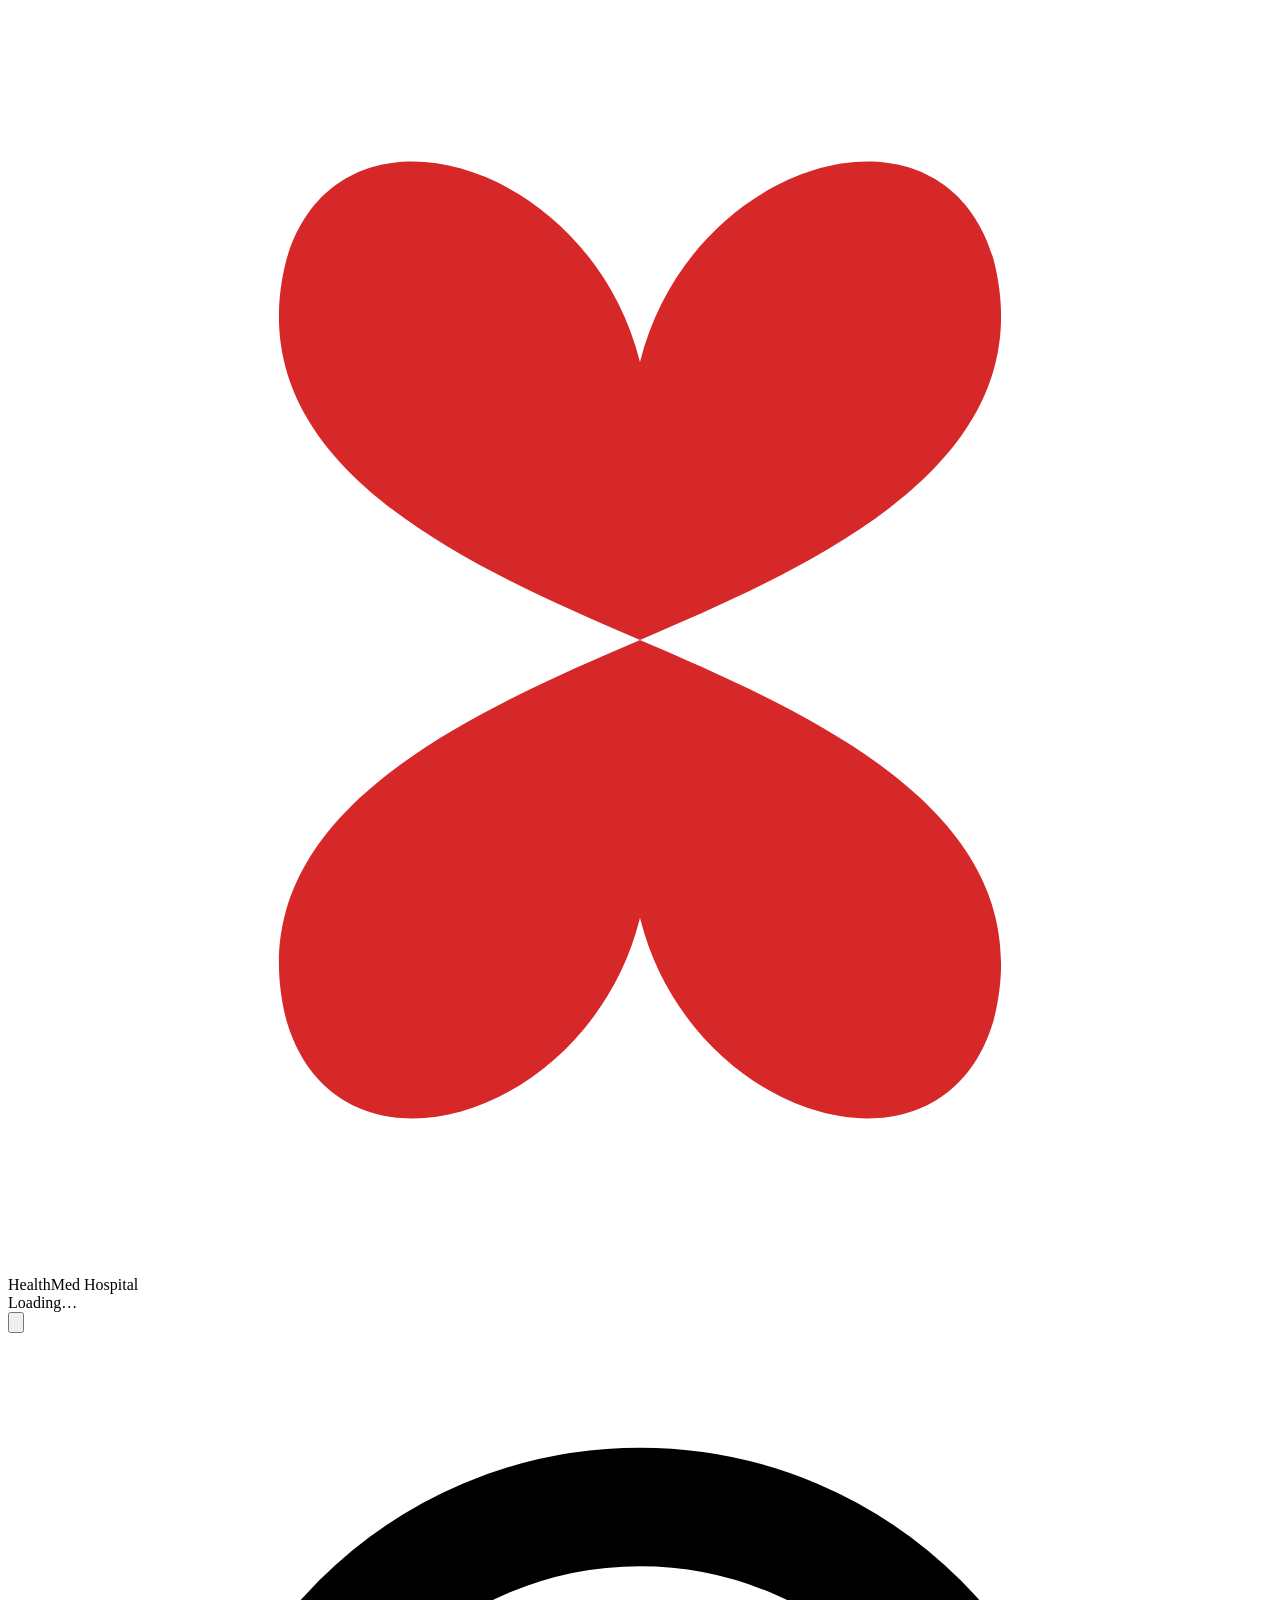
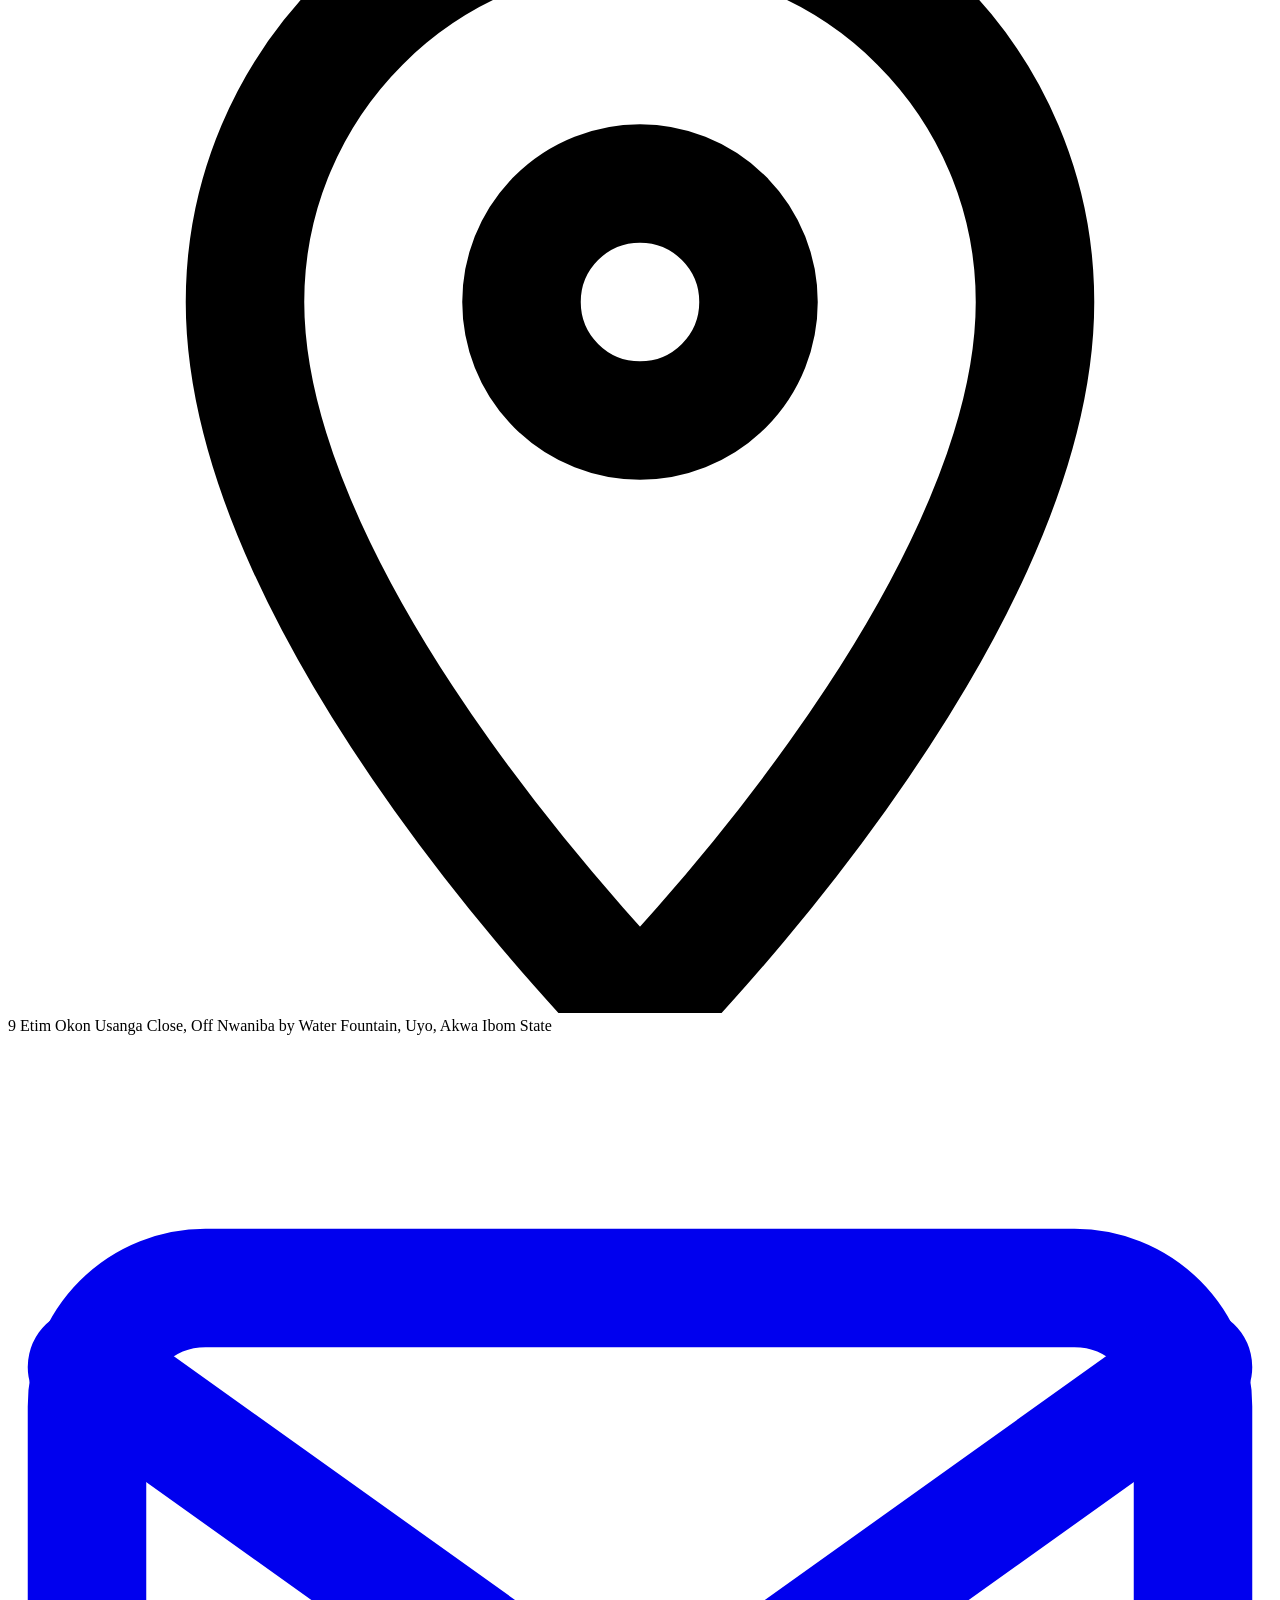
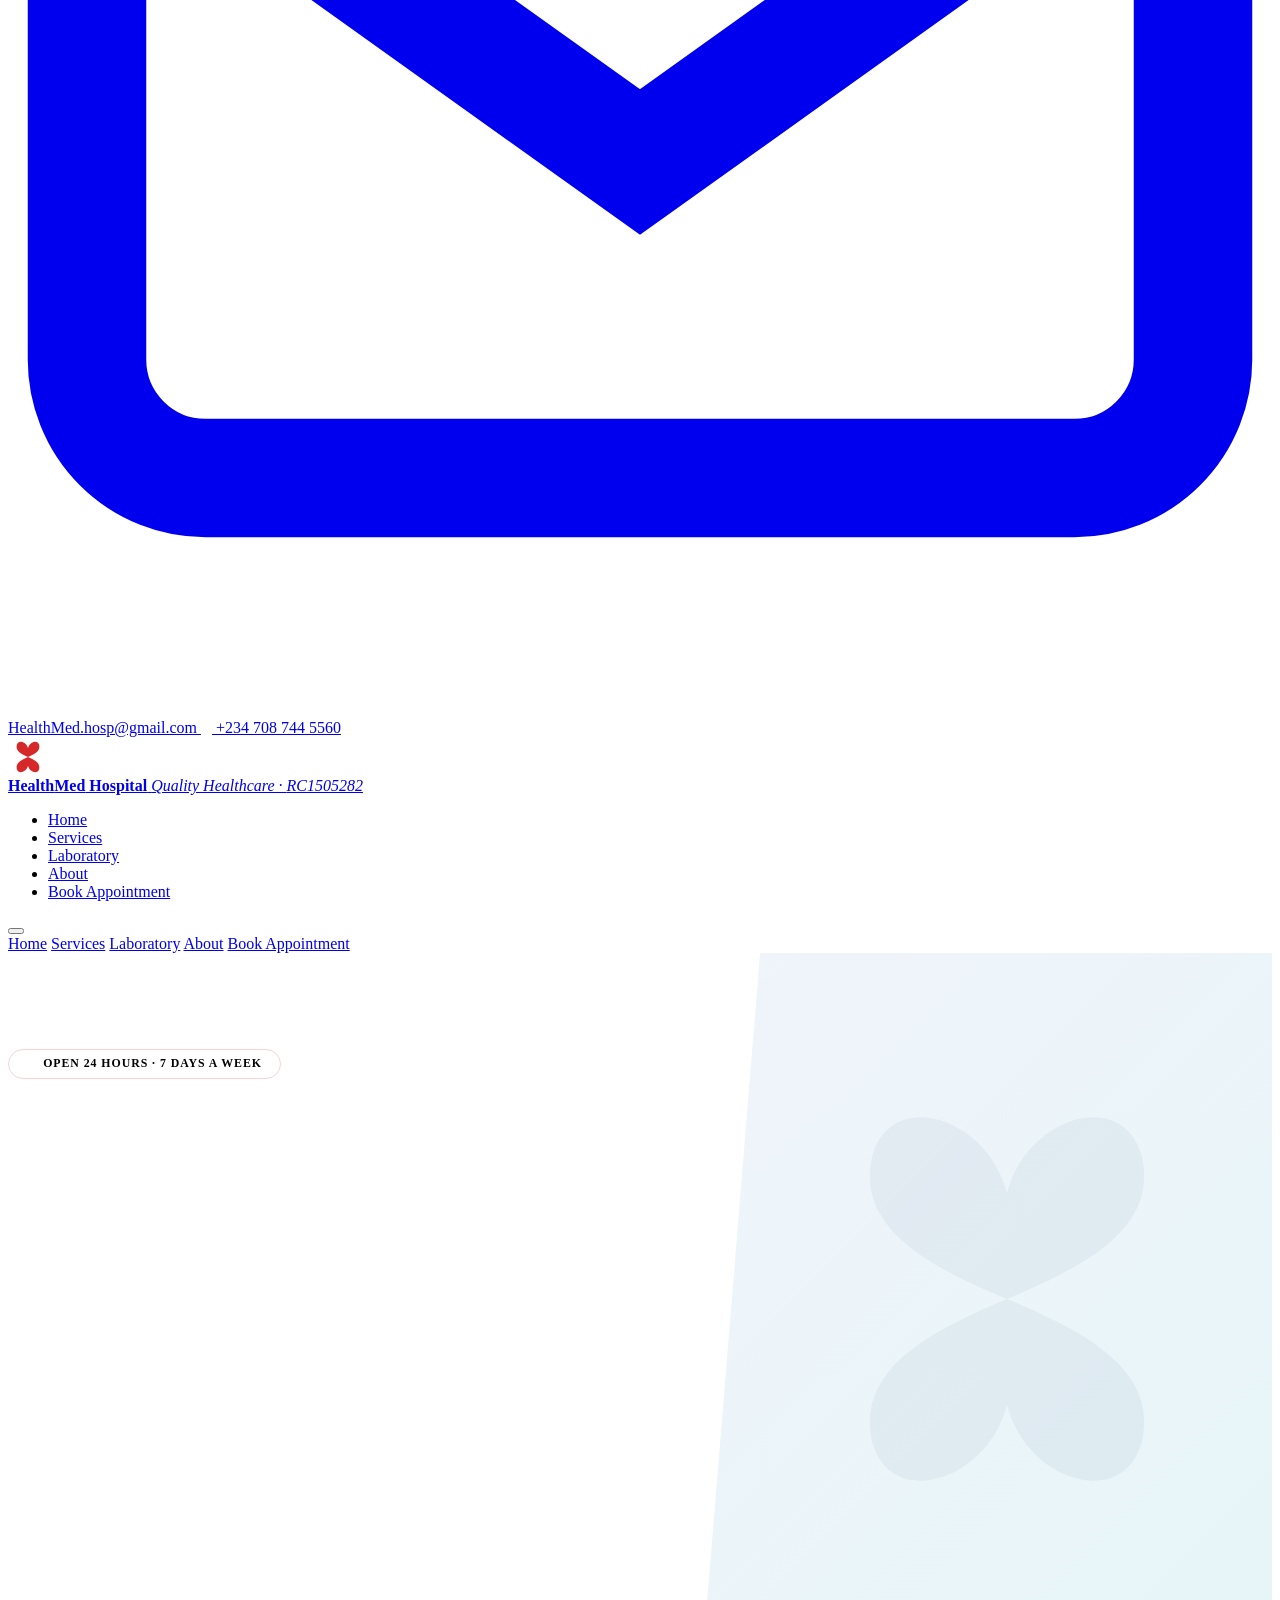
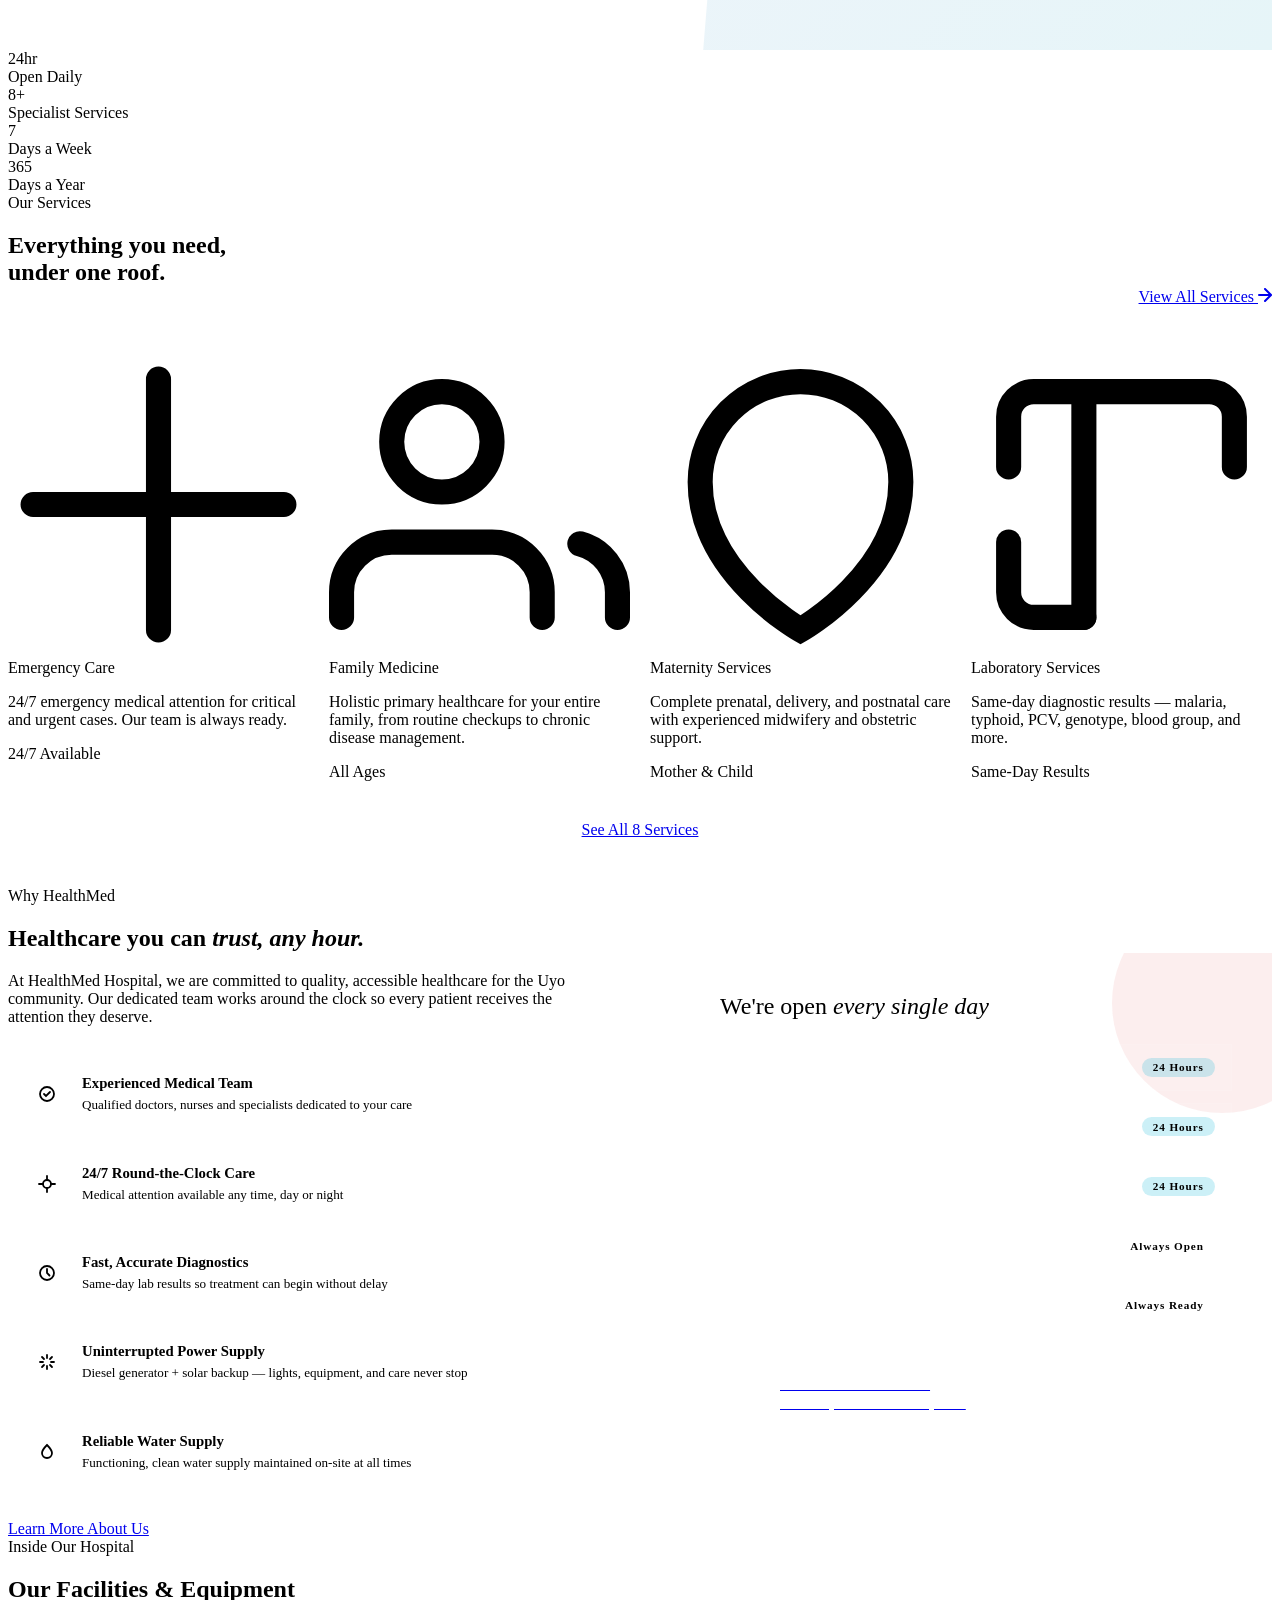
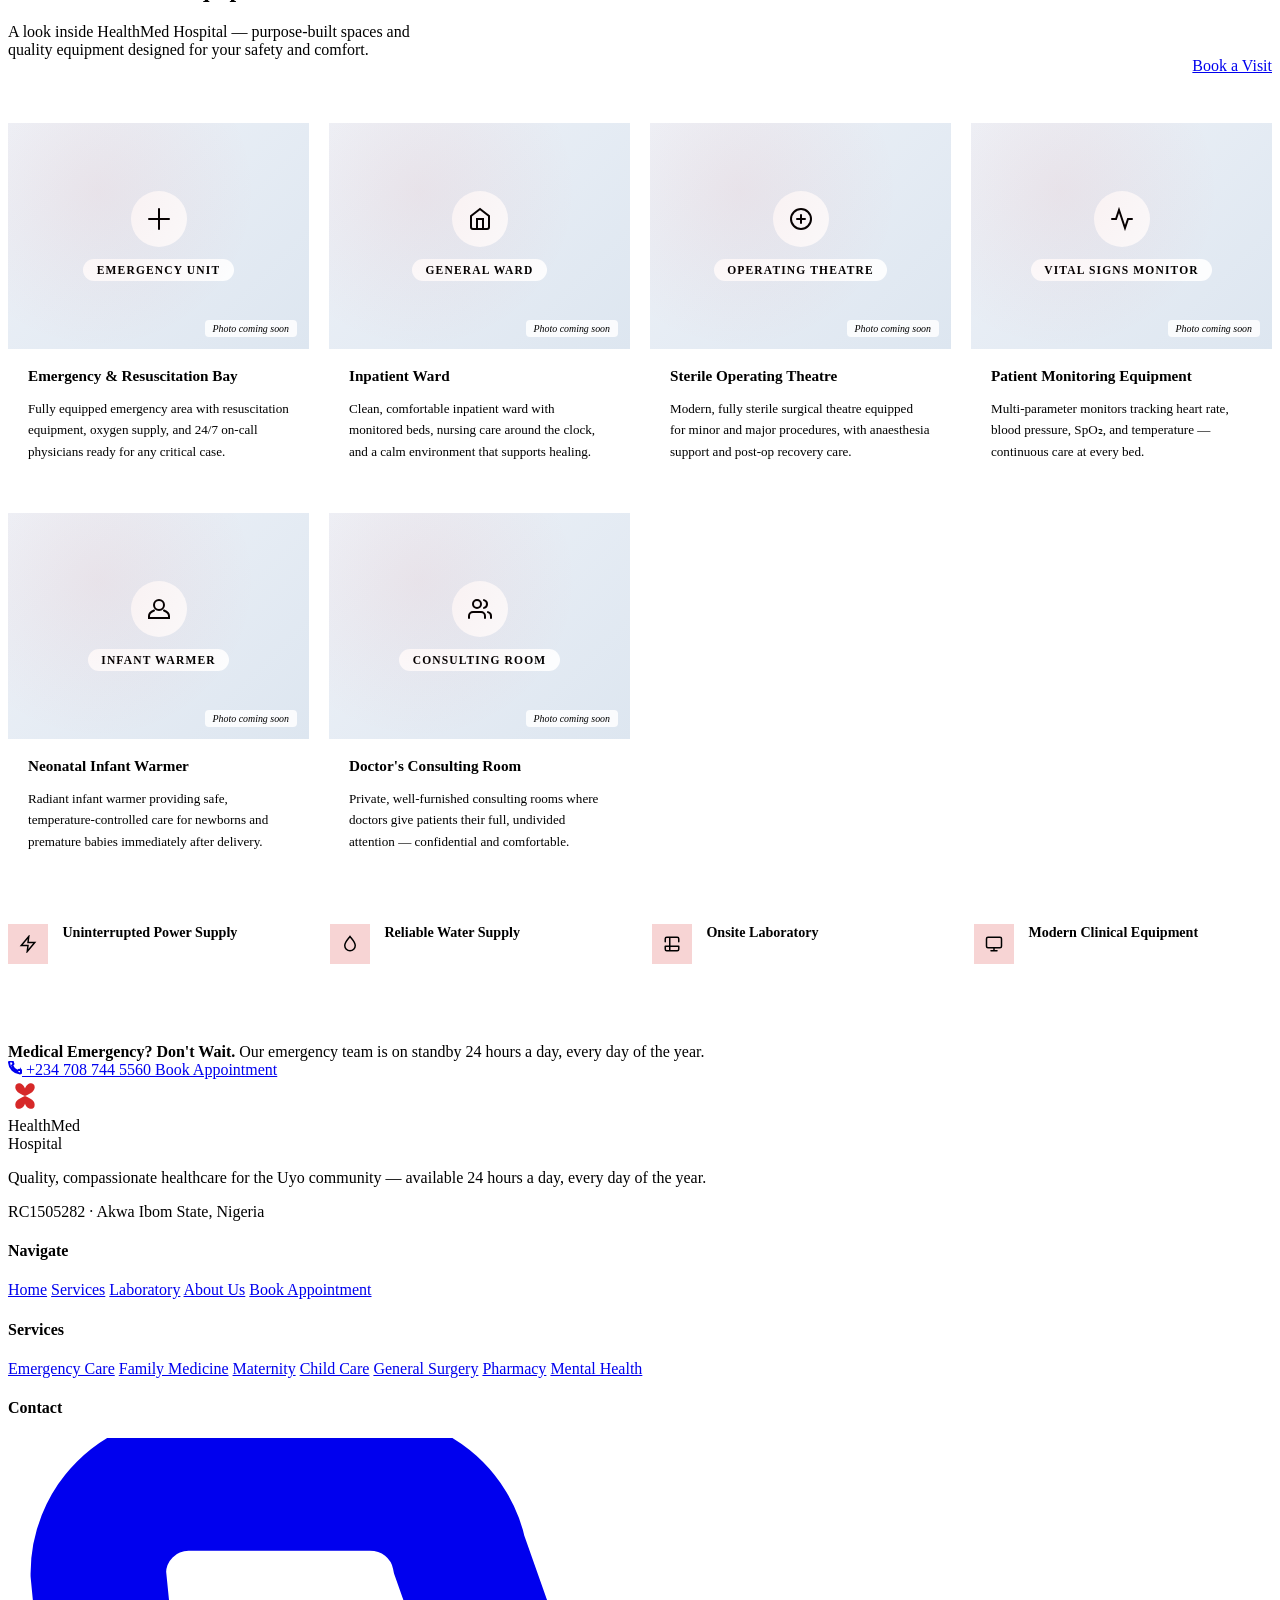
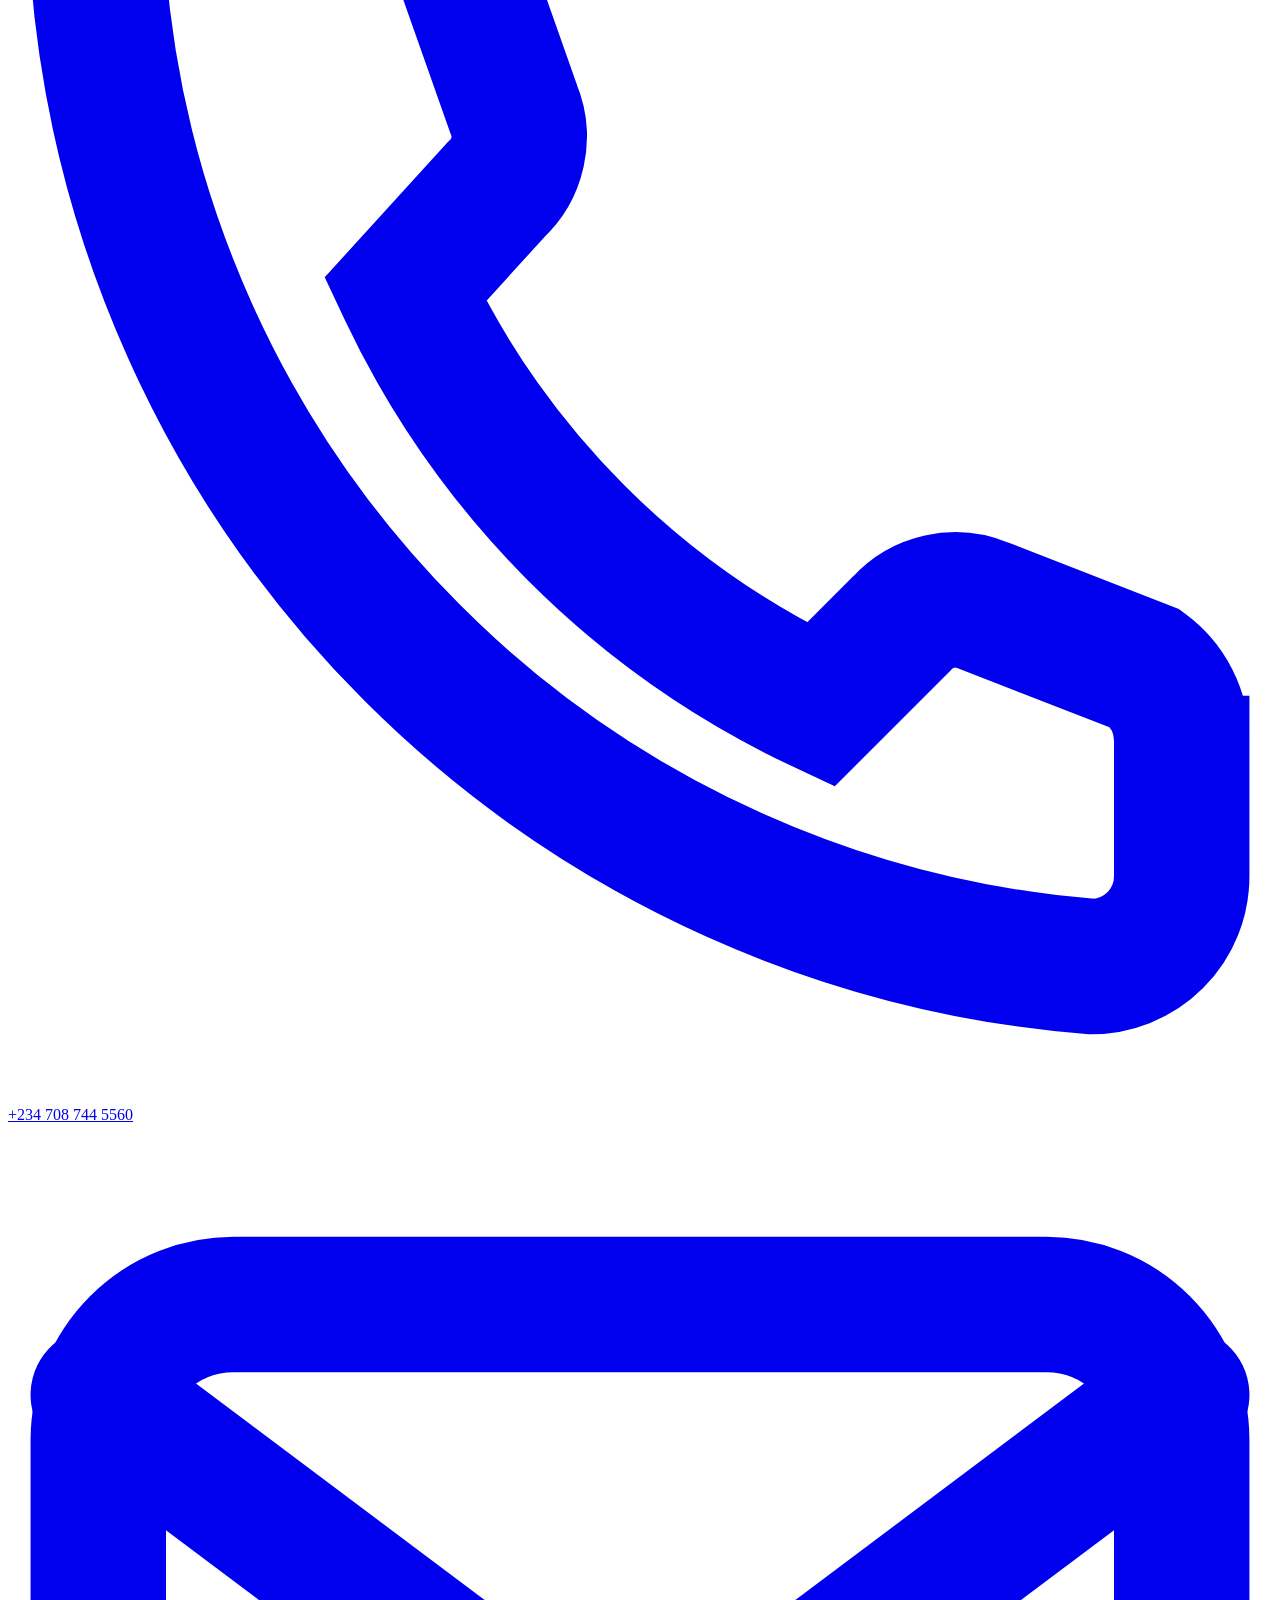
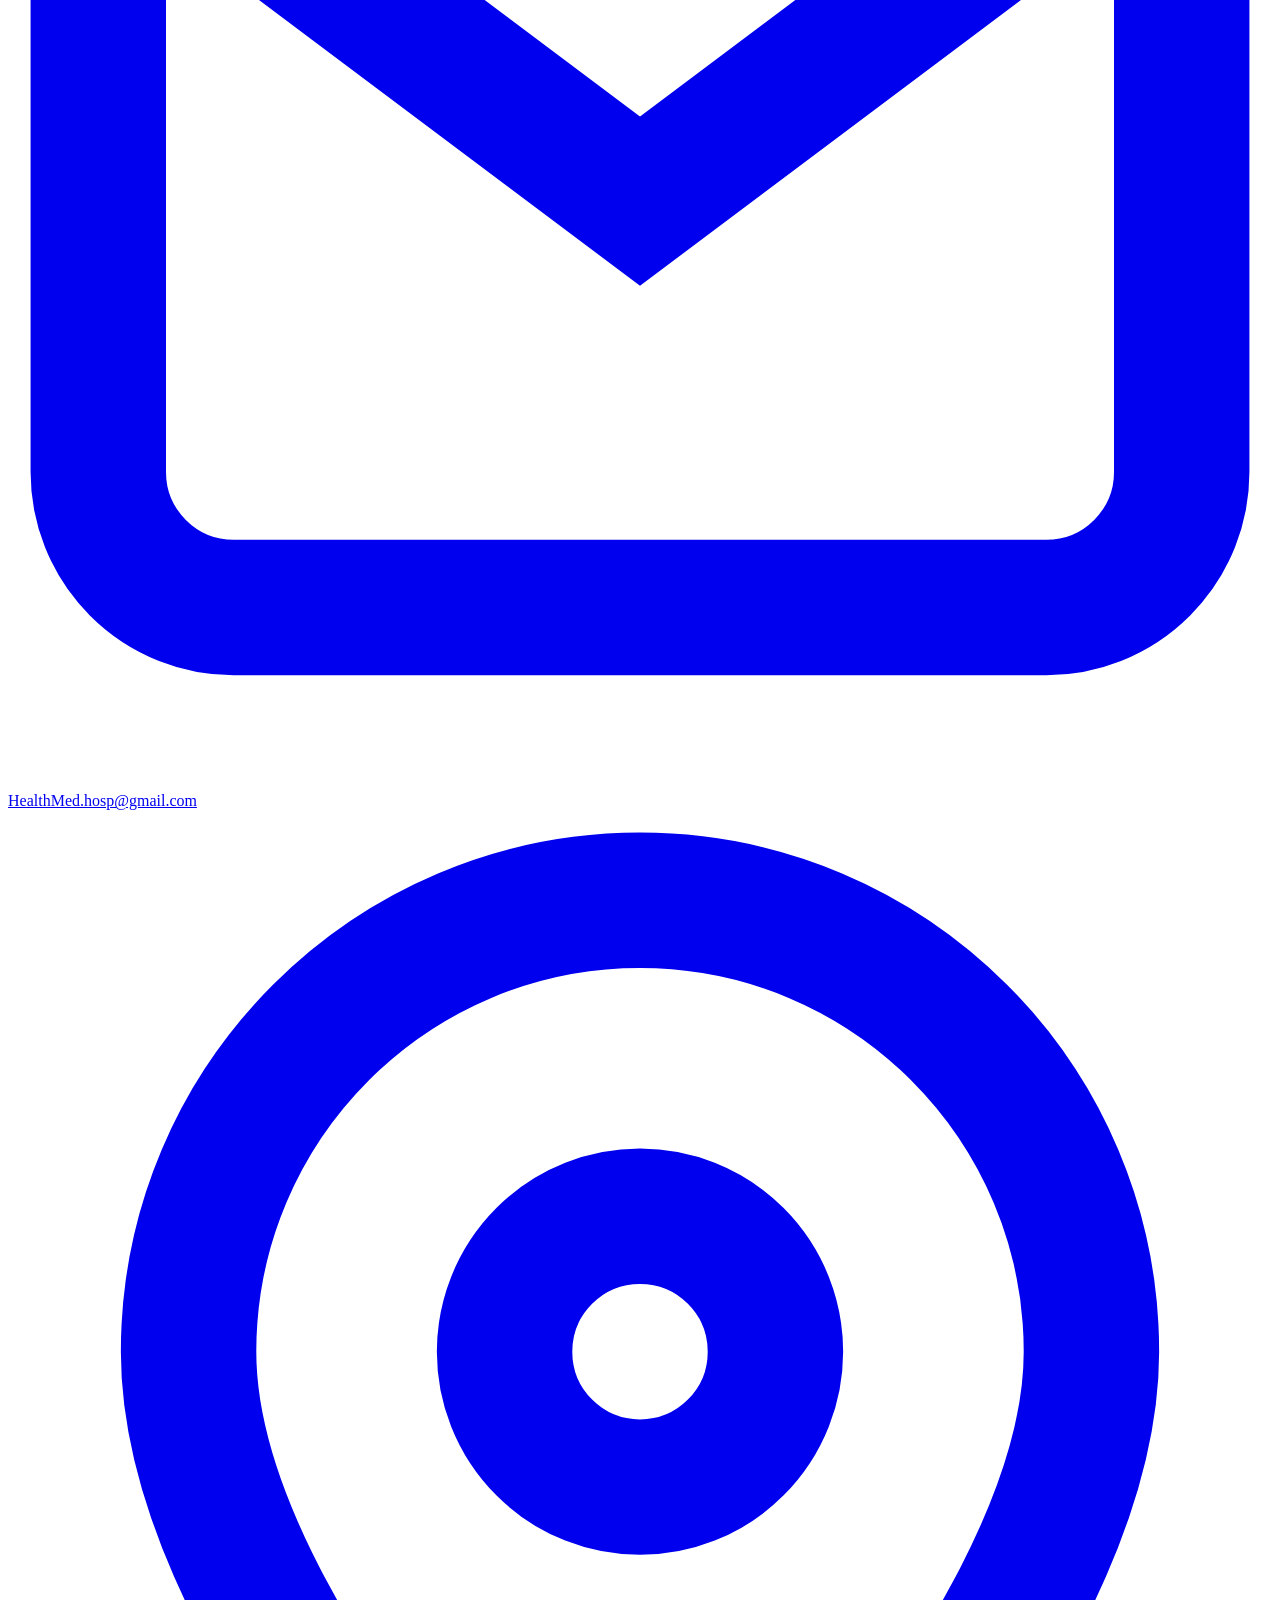
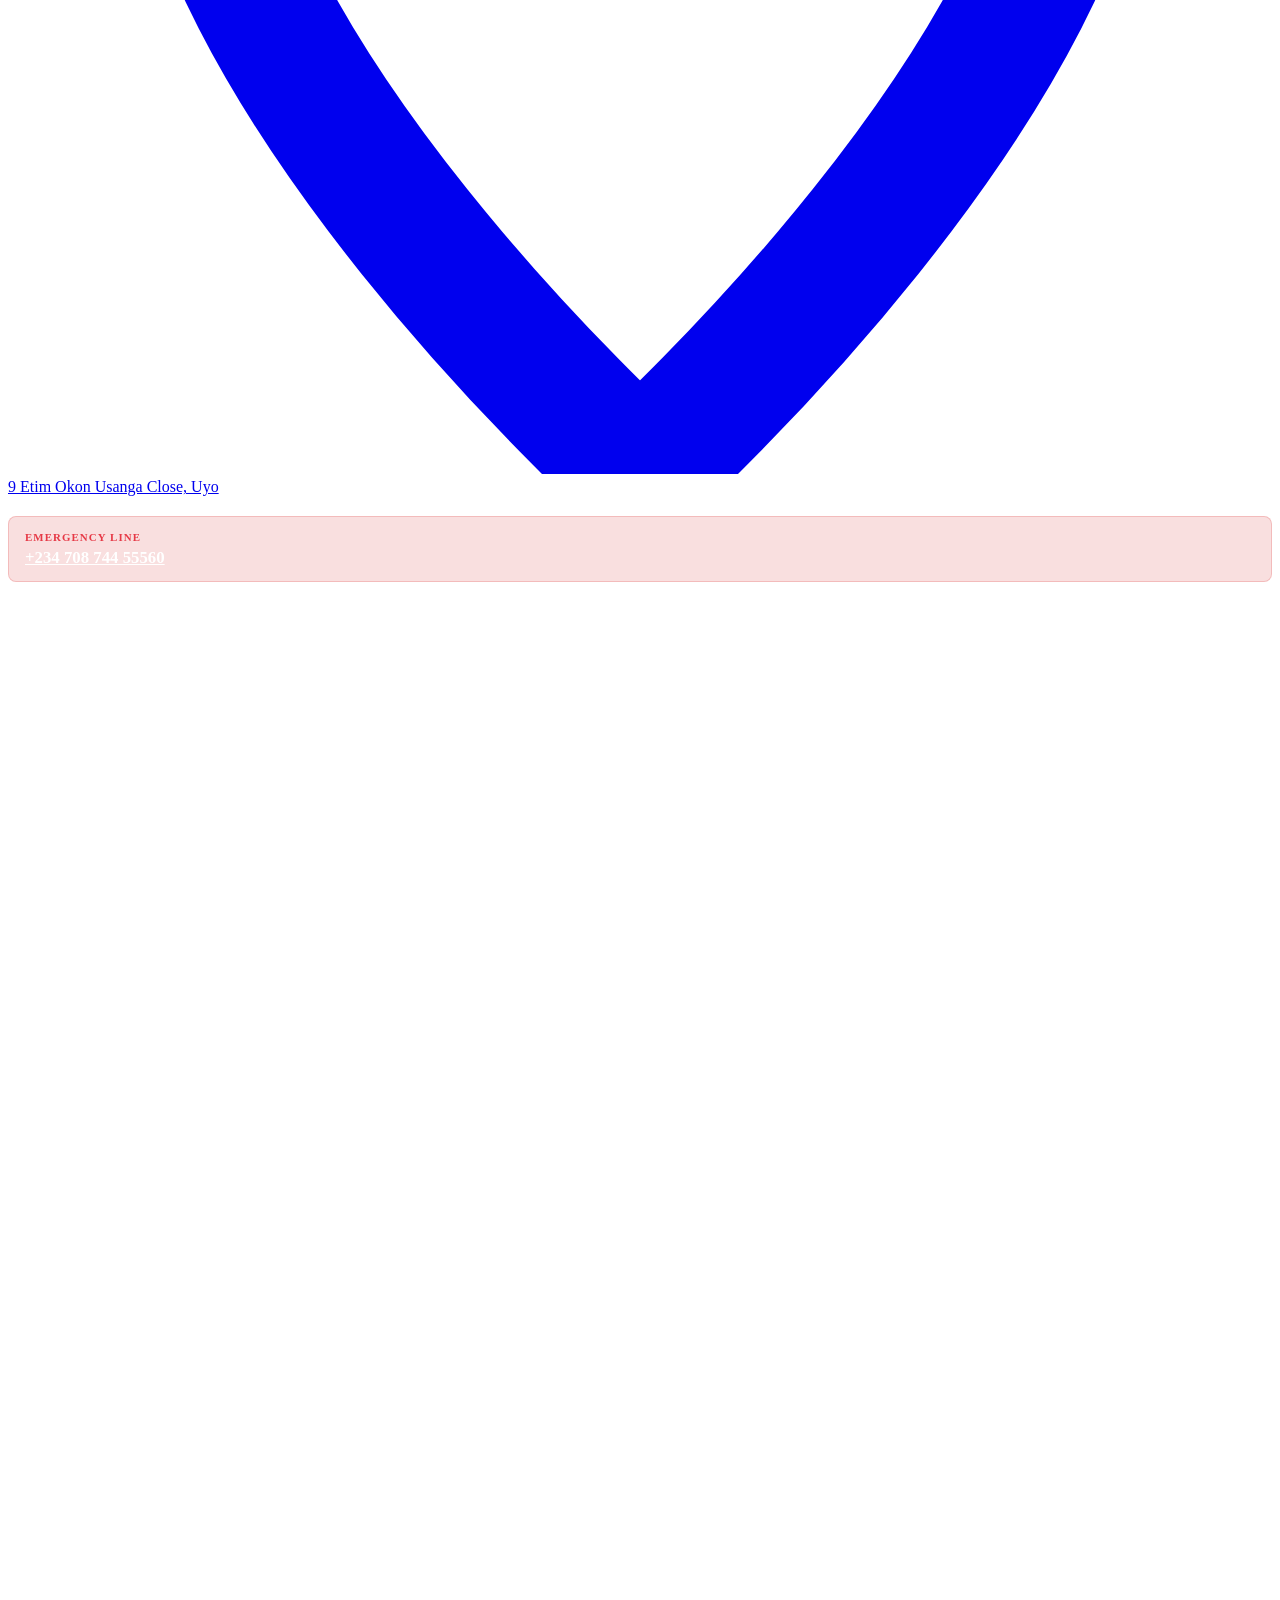
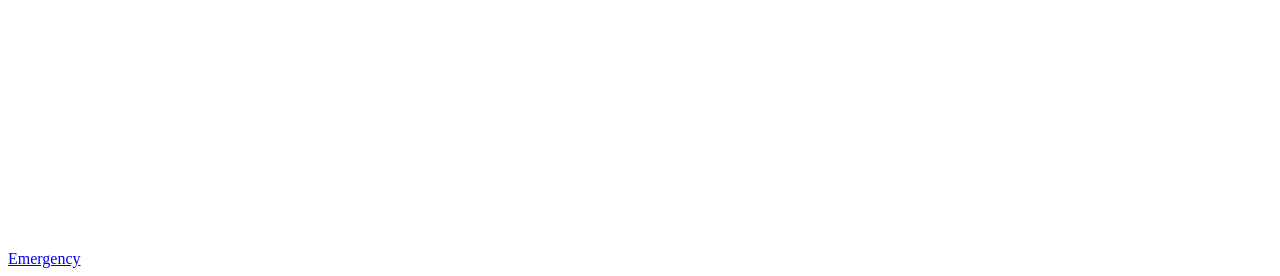
==== index.html @ 4e8901f4 "Implement facilities gallery and infrastructure strip Added facilities gallery section with detailed" ====
<!DOCTYPE html>
<html lang="en">
<head>
  <meta charset="UTF-8"/>
  <meta name="viewport" content="width=device-width, initial-scale=1.0"/>
  <title>HealthMed Hospital — Home</title>
  <meta name="description" content="HealthMed Hospital — 24-hour quality healthcare in Uyo, Akwa Ibom State. RC1505282"/>
  <link rel="preconnect" href="https://fonts.googleapis.com"/>
  <link rel="preconnect" href="https://fonts.gstatic.com" crossorigin/>
  <link href="https://fonts.googleapis.com/css2?family=DM+Serif+Display:ital@0;1&family=DM+Sans:wght@300;400;500;600;700&family=Bebas+Neue&display=swap" rel="stylesheet"/>
  <link rel="stylesheet" href="style.css"/>
  <style>
    /* ── HERO ── */
    #hero {
      min-height: calc(100dvh - var(--nav-h) - 40px);
      display: flex; align-items: center;
      position: relative; overflow: hidden;
      padding-block: clamp(3rem,8vw,6rem);
      background: var(--white);
    }
    .hero-bg-stripe {
      position:absolute; top:0; right:0; width:45%; height:100%;
      background:linear-gradient(135deg, #f0f4fb 0%, #e6f5f8 100%);
      clip-path:polygon(10% 0,100% 0,100% 100%,0% 100%);
    }
    .hero-bg-dots {
      position:absolute; top:0; right:0; width:45%; height:100%;
      opacity:0.35;
      background-image:radial-gradient(var(--red) 1px,transparent 1px);
      background-size:28px 28px;
      clip-path:polygon(10% 0,100% 0,100% 100%,0% 100%);
    }
    .hero-wm {
      position:absolute; right:2%; top:50%;
      transform:translateY(-50%);
      width:38%; max-width:480px;
      opacity:0.045; pointer-events:none; z-index:0;
    }
    .hero-wm img { width:100%; object-fit:contain; }

    .hero-inner {
      position:relative; z-index:1;
      display:grid; grid-template-columns:1fr 1fr;
      gap:4rem; align-items:center;
    }
    .hero-badge {
      display:inline-flex; align-items:center; gap:0.6rem;
      background:var(--red-light); border:1px solid rgba(214,40,40,0.2);
      border-radius:99px; padding:0.4rem 1.1rem;
      font-size:0.74rem; font-weight:700; color:var(--red);
      letter-spacing:0.08em; text-transform:uppercase; margin-bottom:1.5rem;
    }
    .hero-badge-dot {
      width:7px; height:7px; border-radius:50%;
      background:var(--red); animation:badgePulse 1.8s ease-in-out infinite;
    }
    .hero-headline .line       { display:block; overflow:hidden; }
    .hero-headline .line-inner { display:block; transform:translateY(110%); animation:slideUp 0.8s var(--ease-out) forwards; }
    .hero-headline .line:nth-child(1) .line-inner { animation-delay:0.3s; }
    .hero-headline .line:nth-child(2) .line-inner { animation-delay:0.45s; }
    .hero-headline .line:nth-child(3) .line-inner { animation-delay:0.6s; }
    .hero-headline .accent { color:var(--red); }

    .hero-sub { font-size:1.05rem; margin-top:1.5rem; max-width:48ch; line-height:1.85; opacity:0; animation:fadeUp 0.6s var(--ease-out) 0.9s forwards; }
    .hero-actions { display:flex; flex-wrap:wrap; gap:1rem; margin-top:2rem; opacity:0; animation:fadeUp 0.6s var(--ease-out) 1.05s forwards; }

    /* Right panel */
    .hero-right { display:flex; flex-direction:column; gap:1.25rem; opacity:0; animation:fadeUp 0.7s var(--ease-out) 0.8s forwards; }
    .hero-open-card {
      background:var(--navy); border-radius:var(--radius-md);
      padding:1.25rem 1.5rem; display:flex; align-items:center;
      gap:1.25rem; box-shadow:var(--shadow-md);
    }
    .hero-open-icon { width:48px; height:48px; border-radius:50%; background:var(--red); flex-shrink:0; display:flex; align-items:center; justify-content:center; }
    .hero-open-icon svg { width:22px; height:22px; }
    .hero-open-text strong { display:block; font-size:1rem; font-weight:700; color:var(--white); }
    .hero-open-text span   { font-size:0.8rem; color:rgba(255,255,255,0.6); }

    .services-preview-label { font-size:0.7rem; font-weight:700; letter-spacing:0.14em; text-transform:uppercase; color:var(--text-light); }
    .services-pills { display:flex; flex-wrap:wrap; gap:0.55rem; margin-top:0.75rem; }
    .svc-pill {
      display:inline-flex; align-items:center; gap:0.45rem;
      background:var(--white); border:1.5px solid var(--grey-2);
      border-radius:99px; padding:0.45rem 1rem;
      font-size:0.82rem; font-weight:500; color:var(--navy);
      transition:border-color 0.2s, background 0.2s, transform 0.2s;
      box-shadow:var(--shadow-sm); cursor:default;
    }
    .svc-pill:hover { border-color:var(--red); background:var(--red-light); color:var(--red); transform:translateY(-2px); }
    .svc-pill svg { width:13px; height:13px; color:var(--red); flex-shrink:0; }

    /* Hero stats */
    .hero-stats { display:flex; flex-wrap:wrap; gap:2.5rem; margin-top:4rem; padding-top:2rem; border-top:1px solid var(--grey-2); opacity:0; animation:fadeUp 0.6s var(--ease-out) 1.3s forwards; }
    .h-stat-num { font-family:var(--font-impact); font-size:2.4rem; color:var(--navy); line-height:1; }
    .h-stat-num span { color:var(--red); }
    .h-stat-lbl { font-size:0.7rem; font-weight:600; letter-spacing:0.1em; text-transform:uppercase; color:var(--text-light); margin-top:0.35rem; }

    @media (max-width:840px) {
      .hero-inner { grid-template-columns:1fr; gap:2.5rem; }
      .hero-bg-stripe,.hero-bg-dots,.hero-wm { display:none; }
    }

    /* ── WHY US (home teaser) ── */
    #why-teaser { padding-block:var(--section-pad); background:var(--off-white); }
    .why-grid { display:grid; grid-template-columns:1fr 1fr; gap:5rem; align-items:center; margin-top:3rem; }
    .feature-list { display:flex; flex-direction:column; gap:1rem; margin-top:2rem; }
    .feature-item {
      display:flex; gap:1rem; align-items:flex-start;
      padding:1.1rem 1.25rem; background:var(--white);
      border-radius:var(--radius-md); border:1px solid var(--grey-2);
      transition:border-color 0.25s, background 0.25s;
    }
    .feature-item:hover { border-color:rgba(214,40,40,0.3); background:var(--red-light); }
    .feature-icon { width:38px; height:38px; flex-shrink:0; border-radius:var(--radius-sm); background:var(--red-light); display:flex; align-items:center; justify-content:center; }
    .feature-icon svg { width:18px; height:18px; color:var(--red); }
    .feature-text strong { display:block; font-size:0.92rem; color:var(--text-dark); margin-bottom:0.2rem; }
    .feature-text span   { font-size:0.82rem; color:var(--text-light); }

    .hours-card { background:var(--navy); border-radius:var(--radius-lg); padding:2.5rem; position:relative; overflow:hidden; }
    .hours-card::before { content:''; position:absolute; top:-60px; right:-60px; width:220px; height:220px; border-radius:50%; background:rgba(214,40,40,0.08); }
    .hours-title { font-family:var(--font-display); font-size:1.5rem; color:var(--white); margin-bottom:1.5rem; position:relative; z-index:1; }
    .hours-title span { color:var(--red); font-style:italic; }
    .hours-list { display:flex; flex-direction:column; gap:0.8rem; position:relative; z-index:1; }
    .hours-item { display:flex; justify-content:space-between; align-items:center; padding:0.8rem 1rem; background:rgba(255,255,255,0.05); border-radius:var(--radius-sm); border:1px solid rgba(255,255,255,0.07); }
    .hours-item strong { font-size:0.86rem; color:rgba(255,255,255,0.82); font-weight:500; }
    .hours-badge { font-size:0.7rem; font-weight:700; letter-spacing:0.08em; padding:0.22rem 0.7rem; border-radius:99px; }
    .hours-badge.open   { background:rgba(0,180,216,0.2); color:var(--cyan); }
    .hours-badge.always { background:var(--red); color:var(--white); }
    .hours-phone { margin-top:1.5rem; padding:1.25rem; background:var(--red); border-radius:var(--radius-md); display:flex; align-items:center; gap:1rem; position:relative; z-index:1; transition:transform 0.2s, box-shadow 0.2s; }
    .hours-phone:hover { transform:translateY(-2px); box-shadow:0 8px 24px rgba(214,40,40,0.4); }
    .hours-phone svg { width:24px; height:24px; color:white; flex-shrink:0; }
    .hours-phone strong { display:block; color:white; font-size:1.2rem; font-weight:700; }
    .hours-phone span   { font-size:0.78rem; color:rgba(255,255,255,0.8); }

    @media (max-width:840px) { .why-grid{grid-template-columns:1fr;gap:2.5rem;} }

    /* ── FACILITIES GALLERY ── */
    #facilities { padding-block:var(--section-pad); background:var(--off-white); }
    .facilities-intro { display:flex; align-items:flex-end; justify-content:space-between; flex-wrap:wrap; gap:1.5rem; margin-bottom:3rem; }
    .facilities-gallery { display:grid; grid-template-columns:repeat(auto-fill,minmax(280px,1fr)); gap:1.25rem; }
    .fac-card {
      background:var(--white); border:1.5px solid var(--grey-2);
      border-radius:var(--radius-lg); overflow:hidden;
      transition:border-color 0.3s, transform 0.3s var(--ease-out), box-shadow 0.3s;
    }
    .fac-card:hover { border-color:rgba(214,40,40,0.3); transform:translateY(-5px); box-shadow:var(--shadow-lg); }
    .fac-photo {
      width:100%; aspect-ratio:4/3;
      background:linear-gradient(135deg,#eef2f8 0%,#dde6f0 100%);
      display:flex; flex-direction:column; align-items:center; justify-content:center; gap:0.75rem;
      position:relative; overflow:hidden;
    }
    .fac-photo::before {
      content:''; position:absolute; inset:0;
      background:radial-gradient(circle at 30% 30%, rgba(214,40,40,0.06) 0%, transparent 60%);
    }
    .fac-photo-icon {
      width:56px; height:56px; border-radius:50%;
      background:rgba(255,255,255,0.85); border:1.5px solid var(--grey-2);
      display:flex; align-items:center; justify-content:center;
      box-shadow:var(--shadow-sm);
    }
    .fac-photo-icon svg { width:24px; height:24px; color:var(--red); }
    .fac-photo-label {
      font-size:0.72rem; font-weight:700; letter-spacing:0.1em; text-transform:uppercase;
      color:var(--text-light); background:rgba(255,255,255,0.9);
      padding:0.3rem 0.85rem; border-radius:99px; border:1px solid var(--grey-2);
    }
    .fac-photo-hint {
      position:absolute; bottom:0.75rem; right:0.75rem;
      font-size:0.62rem; color:var(--text-light); font-style:italic;
      background:rgba(255,255,255,0.85); padding:0.2rem 0.5rem; border-radius:4px;
    }
    .fac-info { padding:1.1rem 1.25rem; }
    .fac-title { font-size:0.95rem; font-weight:700; color:var(--text-dark); margin-bottom:0.35rem; }
    .fac-desc  { font-size:0.82rem; color:var(--text-light); line-height:1.65; }

    /* ── INFRASTRUCTURE STRIP ── */
    .infra-strip { background:var(--navy); padding:2.5rem 0; }
    .infra-grid { display:grid; grid-template-columns:repeat(auto-fit,minmax(200px,1fr)); gap:1.5rem; }
    .infra-item { display:flex; align-items:flex-start; gap:0.9rem; }
    .infra-icon { width:40px; height:40px; border-radius:var(--radius-sm); background:rgba(214,40,40,0.2); flex-shrink:0; display:flex; align-items:center; justify-content:center; }
    .infra-icon svg { width:18px; height:18px; color:var(--red); }
    .infra-text strong { display:block; font-size:0.88rem; font-weight:700; color:var(--white); margin-bottom:0.2rem; }
    .infra-text span { font-size:0.78rem; color:rgba(255,255,255,0.6); line-height:1.5; }

    /* ── SERVICES TEASER ── */
    #services-teaser { padding-block:var(--section-pad); }
    .services-intro { display:flex; align-items:flex-end; justify-content:space-between; flex-wrap:wrap; gap:1.5rem; margin-bottom:3rem; }
    .services-grid { display:grid; grid-template-columns:repeat(auto-fill,minmax(260px,1fr)); gap:1.25rem; }
  </style>
</head>
<body>

<div id="preloader">
  <div class="pre-logo-3d">
    <svg viewBox="0 0 100 100" xmlns="http://www.w3.org/2000/svg">
      <path d="M50 50 C36 44,18 36,22 20 C26 6,46 12,50 28 C54 12,74 6,78 20 C82 36,64 44,50 50Z" fill="#d62828"/>
      <path d="M50 50 C36 56,18 64,22 80 C26 94,46 88,50 72 C54 88,74 94,78 80 C82 64,64 56,50 50Z" fill="#d62828"/>
    </svg>
  </div>
  <div class="pre-hospital-name">Health<span>Med</span> Hospital</div>
  <div class="pre-bar-track"><div class="pre-bar-fill" id="pre-bar"></div></div>
  <div class="pre-label" id="pre-label">Loading…</div>
</div>

<div id="progress-bar"></div>
<button id="back-top" aria-label="Back to top">
  <svg viewBox="0 0 18 18" fill="none" stroke="currentColor" stroke-width="2" stroke-linecap="round"><path d="M9 14V4M4 8l5-5 5 5"/></svg>
</button>

<!-- TOP BANNER -->
<div class="top-banner">
  <div class="top-banner-inner">
    <p>
      <svg viewBox="0 0 16 16" fill="none" stroke="currentColor" stroke-width="1.5" stroke-linecap="round"><path d="M8 2C5.24 2 3 4.24 3 7c0 4 5 9 5 9s5-5 5-9c0-2.76-2.24-5-5-5zm0 6.5a1.5 1.5 0 1 1 0-3 1.5 1.5 0 0 1 0 3z"/></svg>
      9 Etim Okon Usanga Close, Off Nwaniba by Water Fountain, Uyo, Akwa Ibom State
    </p>
    <div class="top-banner-right">
      <a href="mailto:HealthMed.hosp@gmail.com">
        <svg viewBox="0 0 16 16" fill="none" stroke="currentColor" stroke-width="1.5" stroke-linecap="round"><rect x="1" y="3" width="14" height="10" rx="1.5"/><path d="M1 4l7 5 7-5"/></svg>
        HealthMed.hosp@gmail.com
      </a>
      <a href="tel:+2347087445560" class="emergency-badge">
        <svg viewBox="0 0 14 14" fill="none" stroke="white" stroke-width="2" stroke-linecap="round" width="11" height="11"><path d="M13 9.5v2a1 1 0 0 1-1 1A12 12 0 0 1 1 1.5 1 1 0 0 1 2 .5h2a1 1 0 0 1 1 .8 5.5 5.5 0 0 0 .3 1.2.8.8 0 0 1-.2.9L4.1 4.4A9.6 9.6 0 0 0 9.6 9.9l.9-.9a.8.8 0 0 1 .9-.2 5.5 5.5 0 0 0 1.2.3 1 1 0 0 1 .8 1z"/></svg>
        +234 708 744 5560
      </a>
    </div>
  </div>
</div>

<!-- NAV -->
<nav id="navbar">
  <div class="nav-inner">
    <a href="index.html" class="nav-logo">
      <div class="nav-logo-mark"><svg viewBox="0 0 100 100" xmlns="http://www.w3.org/2000/svg" width="40" height="40" style="display:block;flex-shrink:0;">
    <path d="M50 50 C36 44,18 36,22 20 C26 6,46 12,50 28 C54 12,74 6,78 20 C82 36,64 44,50 50Z" fill="#d62828"/>
    <path d="M50 50 C36 56,18 64,22 80 C26 94,46 88,50 72 C54 88,74 94,78 80 C82 64,64 56,50 50Z" fill="#d62828"/>
  </svg></div>
      <div class="nav-logo-text">
        <strong>Health<span>Med</span> Hospital</strong>
        <em>Quality Healthcare · <span>RC1505282</span></em>
      </div>
    </a>
    <ul class="nav-links">
      <li><a href="index.html"      class="active">Home</a></li>
      <li><a href="services.html">Services</a></li>
      <li><a href="laboratory.html">Laboratory</a></li>
      <li><a href="about.html">About</a></li>
      <li><a href="contact.html"    class="nav-cta">Book Appointment</a></li>
    </ul>
    <button class="hamburger" id="hamburger" aria-label="Menu">
      <span></span><span></span><span></span>
    </button>
  </div>
</nav>

<div class="mobile-menu" id="mobile-menu">
  <a href="index.html"      onclick="closeMobile()">Home</a>
  <a href="services.html"   onclick="closeMobile()">Services</a>
  <a href="laboratory.html" onclick="closeMobile()">Laboratory</a>
  <a href="about.html"      onclick="closeMobile()">About</a>
  <a href="contact.html"    onclick="closeMobile()">Book Appointment</a>
</div>

<!-- ═══ HERO ═══ -->
<section id="hero">
  <div class="hero-bg-stripe"></div>
  <div class="hero-bg-dots"></div>
  <div class="hero-wm"><svg viewBox="0 0 100 100" xmlns="http://www.w3.org/2000/svg" style="width:100%;height:100%;"><path d="M50 50 C36 44,18 36,22 20 C26 6,46 12,50 28 C54 12,74 6,78 20 C82 36,64 44,50 50Z" fill="#0f2057"/><path d="M50 50 C36 56,18 64,22 80 C26 94,46 88,50 72 C54 88,74 94,78 80 C82 64,64 56,50 50Z" fill="#0f2057"/></svg></div>

  <div class="container">
    <div class="hero-inner">
      <div>
        <div class="hero-badge">
          <span class="hero-badge-dot"></span>
          Open 24 Hours · 7 Days a Week
        </div>
        <h1 class="hero-headline">
          <span class="line"><span class="line-inner">Your Health,</span></span>
          <span class="line"><span class="line-inner">Our <span class="accent">Priority</span></span></span>
          <span class="line"><span class="line-inner">Always.</span></span>
        </h1>
        <p class="hero-sub">HealthMed Hospital delivers compassionate, round-the-clock healthcare for every member of your family — from emergency care to maternity, surgery, and mental health services.</p>
        <div class="hero-actions">
          <a href="contact.html" class="btn btn-red">
            Book Appointment
            <svg width="14" height="14" viewBox="0 0 14 14" fill="none" stroke="currentColor" stroke-width="2" stroke-linecap="round"><path d="M1 7h12M7 1l6 6-6 6"/></svg>
          </a>
          <a href="tel:+2347087445560" class="btn btn-outline">
            <svg width="14" height="14" viewBox="0 0 14 14" fill="none" stroke="currentColor" stroke-width="1.8" stroke-linecap="round"><path d="M13 9.5v2a1 1 0 0 1-1 1A12 12 0 0 1 1 1.5 1 1 0 0 1 2 .5h2a1 1 0 0 1 1 .8 5.5 5.5 0 0 0 .3 1.2.8.8 0 0 1-.2.9L4.1 4.4A9.6 9.6 0 0 0 9.6 9.9l.9-.9a.8.8 0 0 1 .9-.2 5.5 5.5 0 0 0 1.2.3 1 1 0 0 1 .8 1z"/></svg>
            Call Now
          </a>
          <a href="services.html" class="btn btn-outline">Our Services</a>
        </div>
        <div class="hero-stats">
          <div><div class="h-stat-num">24<span>hrs</span></div><div class="h-stat-lbl">Always Open</div></div>
          <div><div class="h-stat-num">8<span>+</span></div><div class="h-stat-lbl">Services</div></div>
          <div><div class="h-stat-num">7</div><div class="h-stat-lbl">Days a Week</div></div>
          <div><div class="h-stat-num">1</div><div class="h-stat-lbl">Location, Uyo</div></div>
        </div>
      </div>

      <div class="hero-right">
        <div class="hero-open-card">
          <div class="hero-open-icon">
            <svg viewBox="0 0 22 22" fill="none" stroke="white" stroke-width="2.5" stroke-linecap="round"><circle cx="11" cy="11" r="9"/><path d="M11 6v5l3 3"/></svg>
          </div>
          <div class="hero-open-text">
            <strong>We're Open Right Now</strong>
            <span>All departments available 24 hours</span>
          </div>
        </div>
        <div>
          <div class="services-preview-label">Our 24-Hour Services Include</div>
          <div class="services-pills">
            <span class="svc-pill"><svg viewBox="0 0 16 16" fill="none" stroke="currentColor" stroke-width="1.5" stroke-linecap="round"><path d="M8 1v14M1 8h14"/></svg>Emergency Care</span>
            <span class="svc-pill"><svg viewBox="0 0 16 16" fill="none" stroke="currentColor" stroke-width="1.5" stroke-linecap="round"><path d="M8 1a4 4 0 1 0 0 8A4 4 0 0 0 8 1zM2 15s1-3 6-3 6 3 6 3"/></svg>Family Medicine</span>
            <span class="svc-pill"><svg viewBox="0 0 16 16" fill="none" stroke="currentColor" stroke-width="1.5" stroke-linecap="round"><path d="M8 2C5 2 3 5 4 8l4 6 4-6c1-3-1-6-4-6z"/></svg>Maternity</span>
            <span class="svc-pill"><svg viewBox="0 0 16 16" fill="none" stroke="currentColor" stroke-width="1.5" stroke-linecap="round"><circle cx="8" cy="5" r="3"/><path d="M2 15s1.5-4 6-4 6 4 6 4"/></svg>Child Care</span>
            <span class="svc-pill"><svg viewBox="0 0 16 16" fill="none" stroke="currentColor" stroke-width="1.5" stroke-linecap="round"><path d="M3 3h4v4H3zM9 3h4v4H9zM3 9h4v4H3zM9 9h4v4H9z"/></svg>Laboratory</span>
            <span class="svc-pill"><svg viewBox="0 0 16 16" fill="none" stroke="currentColor" stroke-width="1.5" stroke-linecap="round"><rect x="2" y="4" width="12" height="10" rx="1"/></svg>Pharmacy</span>
            <span class="svc-pill"><svg viewBox="0 0 16 16" fill="none" stroke="currentColor" stroke-width="1.5" stroke-linecap="round"><path d="M9 3H5a2 2 0 0 0-2 2v4m6-6h6"/></svg>General Surgery</span>
            <span class="svc-pill"><svg viewBox="0 0 16 16" fill="none" stroke="currentColor" stroke-width="1.5" stroke-linecap="round"><path d="M8 2a3 3 0 0 1 3 3c0 2-3 5-3 5S5 7 5 5a3 3 0 0 1 3-3z"/></svg>Mental Health</span>
          </div>
        </div>
      </div>
    </div>
  </div>
</section>

<!-- STATS STRIP -->
<div class="stats-strip">
  <div class="container">
    <div class="stats-grid stagger">
      <div class="stat-item"><div class="stat-num">24<span>hr</span></div><div class="stat-label">Open Daily</div></div>
      <div class="stat-item"><div class="stat-num">8<span>+</span></div><div class="stat-label">Specialist Services</div></div>
      <div class="stat-item"><div class="stat-num">7</div><div class="stat-label">Days a Week</div></div>
      <div class="stat-item"><div class="stat-num">365</div><div class="stat-label">Days a Year</div></div>
    </div>
  </div>
</div>

<div class="divider"></div>

<!-- SERVICES TEASER -->
<section id="services-teaser">
  <div class="container">
    <div class="services-intro">
      <div>
        <div class="section-tag reveal">Our Services</div>
        <h2 class="reveal" style="transition-delay:0.1s;">Everything you need,<br/>under one roof.</h2>
      </div>
      <a href="services.html" class="btn btn-outline reveal" style="transition-delay:0.2s;">
        View All Services
        <svg width="14" height="14" viewBox="0 0 14 14" fill="none" stroke="currentColor" stroke-width="2" stroke-linecap="round"><path d="M1 7h12M7 1l6 6-6 6"/></svg>
      </a>
    </div>
    <div class="services-grid stagger">
      <div class="card">
        <div class="card-icon red"><svg viewBox="0 0 24 24" fill="none" stroke="currentColor" stroke-width="2" stroke-linecap="round"><path d="M12 2v20M2 12h20"/></svg></div>
        <div class="card-title">Emergency Care</div>
        <p class="card-desc">24/7 emergency medical attention for critical and urgent cases. Our team is always ready.</p>
        <span class="card-badge red">24/7 Available</span>
      </div>
      <div class="card">
        <div class="card-icon cyan"><svg viewBox="0 0 24 24" fill="none" stroke="currentColor" stroke-width="2" stroke-linecap="round"><path d="M17 21v-2a4 4 0 0 0-4-4H5a4 4 0 0 0-4 4v2"/><circle cx="9" cy="7" r="4"/><path d="M23 21v-2a4 4 0 0 0-3-3.87"/></svg></div>
        <div class="card-title">Family Medicine</div>
        <p class="card-desc">Holistic primary healthcare for your entire family, from routine checkups to chronic disease management.</p>
        <span class="card-badge cyan">All Ages</span>
      </div>
      <div class="card">
        <div class="card-icon navy"><svg viewBox="0 0 24 24" fill="none" stroke="currentColor" stroke-width="2" stroke-linecap="round"><path d="M12 22s-8-4.5-8-11.8a8 8 0 0 1 16 0C20 17.5 12 22 12 22z"/></svg></div>
        <div class="card-title">Maternity Services</div>
        <p class="card-desc">Complete prenatal, delivery, and postnatal care with experienced midwifery and obstetric support.</p>
        <span class="card-badge navy">Mother &amp; Child</span>
      </div>
      <div class="card">
        <div class="card-icon cyan"><svg viewBox="0 0 24 24" fill="none" stroke="currentColor" stroke-width="2" stroke-linecap="round"><path d="M9 3H5a2 2 0 0 0-2 2v4m6-6h10a2 2 0 0 1 2 2v4M9 3v18"/><path d="M9 21H5a2 2 0 0 1-2-2v-4"/></svg></div>
        <div class="card-title">Laboratory Services</div>
        <p class="card-desc">Same-day diagnostic results — malaria, typhoid, PCV, genotype, blood group, and more.</p>
        <span class="card-badge cyan">Same-Day Results</span>
      </div>
    </div>
    <div style="text-align:center;margin-top:2.5rem;" class="reveal">
      <a href="services.html" class="btn btn-red">See All 8 Services</a>
    </div>
  </div>
</section>

<div class="divider"></div>

<!-- WHY TEASER -->
<section id="why-teaser">
  <div class="container">
    <div class="why-grid">
      <div class="reveal-left">
        <div class="section-tag">Why HealthMed</div>
        <h2>Healthcare you can <em>trust, any hour.</em></h2>
        <p style="margin-top:1rem;">At HealthMed Hospital, we are committed to quality, accessible healthcare for the Uyo community. Our dedicated team works around the clock so every patient receives the attention they deserve.</p>
        <div class="feature-list stagger" style="margin-top:2rem;">
          <div class="feature-item">
            <div class="feature-icon"><svg viewBox="0 0 18 18" fill="none" stroke="currentColor" stroke-width="1.8" stroke-linecap="round"><circle cx="9" cy="9" r="7"/><path d="M6 9l2 2 4-4"/></svg></div>
            <div class="feature-text"><strong>Experienced Medical Team</strong><span>Qualified doctors, nurses and specialists dedicated to your care</span></div>
          </div>
          <div class="feature-item">
            <div class="feature-icon"><svg viewBox="0 0 18 18" fill="none" stroke="currentColor" stroke-width="1.8" stroke-linecap="round"><path d="M9 1v4M9 13v4M1 9h4M13 9h4"/><circle cx="9" cy="9" r="4"/></svg></div>
            <div class="feature-text"><strong>24/7 Round-the-Clock Care</strong><span>Medical attention available any time, day or night</span></div>
          </div>
          <div class="feature-item">
            <div class="feature-icon"><svg viewBox="0 0 18 18" fill="none" stroke="currentColor" stroke-width="1.8" stroke-linecap="round"><circle cx="9" cy="9" r="7"/><path d="M9 5v4l2.5 2.5"/></svg></div>
            <div class="feature-text"><strong>Fast, Accurate Diagnostics</strong><span>Same-day lab results so treatment can begin without delay</span></div>
          </div>
          <div class="feature-item">
            <div class="feature-icon"><svg viewBox="0 0 18 18" fill="none" stroke="currentColor" stroke-width="1.8" stroke-linecap="round"><path d="M9 2v3M14 4l-2 2M16 9h-3M14 14l-2-2M9 16v-3M4 14l2-2M2 9h3M4 4l2 2"/></svg></div>
            <div class="feature-text"><strong>Uninterrupted Power Supply</strong><span>Diesel generator + solar backup — lights, equipment, and care never stop</span></div>
          </div>
          <div class="feature-item">
            <div class="feature-icon"><svg viewBox="0 0 18 18" fill="none" stroke="currentColor" stroke-width="1.8" stroke-linecap="round"><path d="M9 2C6 5 4 7 4 10a5 5 0 0 0 10 0c0-3-2-5-5-8z"/></svg></div>
            <div class="feature-text"><strong>Reliable Water Supply</strong><span>Functioning, clean water supply maintained on-site at all times</span></div>
          </div>
        </div>
        <div style="margin-top:2rem;" class="reveal">
          <a href="about.html" class="btn btn-primary">Learn More About Us</a>
        </div>
      </div>

      <div class="hours-card reveal-right">
        <div class="hours-title">We're open <span>every single day</span></div>
        <div class="hours-list">
          <div class="hours-item"><strong>Monday – Friday</strong><span class="hours-badge open">24 Hours</span></div>
          <div class="hours-item"><strong>Saturday</strong><span class="hours-badge open">24 Hours</span></div>
          <div class="hours-item"><strong>Sunday</strong><span class="hours-badge open">24 Hours</span></div>
          <div class="hours-item"><strong>Public Holidays</strong><span class="hours-badge always">Always Open</span></div>
          <div class="hours-item"><strong>Emergency Services</strong><span class="hours-badge always">Always Ready</span></div>
        </div>
        <a href="tel:+2347087445560" class="hours-phone">
          <svg viewBox="0 0 24 24" fill="none" stroke="white" stroke-width="2.5" stroke-linecap="round"><path d="M22 16.9v3a2 2 0 0 1-2.2 2A19.8 19.8 0 0 1 3.1 4.2 2 2 0 0 1 5 2h3a2 2 0 0 1 2 1.7 12.8 12.8 0 0 0 .7 2.8 2 2 0 0 1-.5 2L9 9.9a16 16 0 0 0 6 6l1.4-1.4a2 2 0 0 1 2-.5 12.8 12.8 0 0 0 2.8.7A2 2 0 0 1 23 17z"/></svg>
          <div><strong>+234 708 744 5560</strong><span>Call us anytime — we're always here</span></div>
        </a>
      </div>
    </div>
  </div>
</section>

<div class="divider"></div>

<!-- FACILITIES GALLERY -->
<section id="facilities">
  <div class="container">
    <div class="facilities-intro">
      <div>
        <div class="section-tag reveal">Inside Our Hospital</div>
        <h2 class="reveal" style="transition-delay:0.1s;">Our Facilities &amp; Equipment</h2>
        <p class="reveal" style="transition-delay:0.2s;max-width:54ch;">A look inside HealthMed Hospital — purpose-built spaces and quality equipment designed for your safety and comfort.</p>
      </div>
      <a href="contact.html" class="btn btn-outline reveal" style="transition-delay:0.2s;">Book a Visit</a>
    </div>
    <div class="facilities-gallery stagger">

      <div class="fac-card">
        <div class="fac-photo">
          <div class="fac-photo-icon"><svg viewBox="0 0 24 24" fill="none" stroke="currentColor" stroke-width="2" stroke-linecap="round"><path d="M12 2v20M2 12h20"/></svg></div>
          <div class="fac-photo-label">Emergency Unit</div>
          <span class="fac-photo-hint">Photo coming soon</span>
        </div>
        <div class="fac-info">
          <div class="fac-title">Emergency &amp; Resuscitation Bay</div>
          <p class="fac-desc">Fully equipped emergency area with resuscitation equipment, oxygen supply, and 24/7 on-call physicians ready for any critical case.</p>
        </div>
      </div>

      <div class="fac-card">
        <div class="fac-photo">
          <div class="fac-photo-icon"><svg viewBox="0 0 24 24" fill="none" stroke="currentColor" stroke-width="2" stroke-linecap="round"><path d="M3 9l9-7 9 7v11a2 2 0 0 1-2 2H5a2 2 0 0 1-2-2z"/><polyline points="9 22 9 12 15 12 15 22"/></svg></div>
          <div class="fac-photo-label">General Ward</div>
          <span class="fac-photo-hint">Photo coming soon</span>
        </div>
        <div class="fac-info">
          <div class="fac-title">Inpatient Ward</div>
          <p class="fac-desc">Clean, comfortable inpatient ward with monitored beds, nursing care around the clock, and a calm environment that supports healing.</p>
        </div>
      </div>

      <div class="fac-card">
        <div class="fac-photo">
          <div class="fac-photo-icon"><svg viewBox="0 0 24 24" fill="none" stroke="currentColor" stroke-width="2" stroke-linecap="round"><circle cx="12" cy="12" r="10"/><path d="M8 12h8M12 8v8"/></svg></div>
          <div class="fac-photo-label">Operating Theatre</div>
          <span class="fac-photo-hint">Photo coming soon</span>
        </div>
        <div class="fac-info">
          <div class="fac-title">Sterile Operating Theatre</div>
          <p class="fac-desc">Modern, fully sterile surgical theatre equipped for minor and major procedures, with anaesthesia support and post-op recovery care.</p>
        </div>
      </div>

      <div class="fac-card">
        <div class="fac-photo">
          <div class="fac-photo-icon"><svg viewBox="0 0 24 24" fill="none" stroke="currentColor" stroke-width="2" stroke-linecap="round"><polyline points="22 12 18 12 15 21 9 3 6 12 2 12"/></svg></div>
          <div class="fac-photo-label">Vital Signs Monitor</div>
          <span class="fac-photo-hint">Photo coming soon</span>
        </div>
        <div class="fac-info">
          <div class="fac-title">Patient Monitoring Equipment</div>
          <p class="fac-desc">Multi-parameter monitors tracking heart rate, blood pressure, SpO₂, and temperature — continuous care at every bed.</p>
        </div>
      </div>

      <div class="fac-card">
        <div class="fac-photo">
          <div class="fac-photo-icon"><svg viewBox="0 0 24 24" fill="none" stroke="currentColor" stroke-width="2" stroke-linecap="round"><circle cx="12" cy="8" r="5"/><path d="M7 13.5C3.6 14.8 2 17 2 19v2h20v-2c0-2-1.6-4.2-5-5.5"/></svg></div>
          <div class="fac-photo-label">Infant Warmer</div>
          <span class="fac-photo-hint">Photo coming soon</span>
        </div>
        <div class="fac-info">
          <div class="fac-title">Neonatal Infant Warmer</div>
          <p class="fac-desc">Radiant infant warmer providing safe, temperature-controlled care for newborns and premature babies immediately after delivery.</p>
        </div>
      </div>

      <div class="fac-card">
        <div class="fac-photo">
          <div class="fac-photo-icon"><svg viewBox="0 0 24 24" fill="none" stroke="currentColor" stroke-width="2" stroke-linecap="round"><path d="M17 21v-2a4 4 0 0 0-4-4H5a4 4 0 0 0-4 4v2"/><circle cx="9" cy="7" r="4"/><path d="M23 21v-2a4 4 0 0 0-3-3.87M16 3.13a4 4 0 0 1 0 7.75"/></svg></div>
          <div class="fac-photo-label">Consulting Room</div>
          <span class="fac-photo-hint">Photo coming soon</span>
        </div>
        <div class="fac-info">
          <div class="fac-title">Doctor's Consulting Room</div>
          <p class="fac-desc">Private, well-furnished consulting rooms where doctors give patients their full, undivided attention — confidential and comfortable.</p>
        </div>
      </div>

    </div>
  </div>
</section>

<!-- INFRASTRUCTURE STRIP -->
<div class="infra-strip">
  <div class="container">
    <div class="infra-grid stagger">
      <div class="infra-item">
        <div class="infra-icon"><svg viewBox="0 0 24 24" fill="none" stroke="currentColor" stroke-width="2" stroke-linecap="round"><path d="M13 2L3 14h9l-1 8 10-12h-9l1-8z"/></svg></div>
        <div class="infra-text"><strong>Uninterrupted Power Supply</strong><span>Diesel generator + solar hybrid — lights, equipment, and care never stop, even during grid failures.</span></div>
      </div>
      <div class="infra-item">
        <div class="infra-icon"><svg viewBox="0 0 24 24" fill="none" stroke="currentColor" stroke-width="2" stroke-linecap="round"><path d="M12 2C8 7 5 10 5 14a7 7 0 0 0 14 0c0-4-3-7-7-12z"/></svg></div>
        <div class="infra-text"><strong>Reliable Water Supply</strong><span>Clean, functional water supply on-site at all times — supporting hygiene, sterilisation, and patient care standards.</span></div>
      </div>
      <div class="infra-item">
        <div class="infra-icon"><svg viewBox="0 0 24 24" fill="none" stroke="currentColor" stroke-width="2" stroke-linecap="round"><path d="M9 3H5a2 2 0 0 0-2 2v4m6-6h10a2 2 0 0 1 2 2v4M9 3v18m0 0h10a2 2 0 0 0 2-2v-4M9 21H5a2 2 0 0 1-2-2v-4m0 0h18"/></svg></div>
        <div class="infra-text"><strong>Onsite Laboratory</strong><span>Full-service on-site diagnostic lab — malaria, typhoid, blood group, genotype, FBC, urinalysis &amp; more. Same-day results.</span></div>
      </div>
      <div class="infra-item">
        <div class="infra-icon"><svg viewBox="0 0 24 24" fill="none" stroke="currentColor" stroke-width="2" stroke-linecap="round"><rect x="2" y="3" width="20" height="14" rx="2"/><path d="M8 21h8M12 17v4"/></svg></div>
        <div class="infra-text"><strong>Modern Clinical Equipment</strong><span>Vital signs monitors, infant warmers, surgical instruments, and a sterile theatre — all maintained to the highest standards.</span></div>
      </div>
    </div>
  </div>
</div>

<div class="divider"></div>

<!-- EMERGENCY STRIP -->
<div class="emergency-strip">
  <div class="container">
    <div class="emergency-inner reveal">
      <div class="emergency-text">
        <strong>Medical Emergency? Don't Wait.</strong>
        <span>Our emergency team is on standby 24 hours a day, every day of the year.</span>
      </div>
      <div class="emergency-actions">
        <a href="tel:+2347087445560" class="btn btn-white">
          <svg width="14" height="14" viewBox="0 0 14 14" fill="none" stroke="currentColor" stroke-width="2" stroke-linecap="round"><path d="M13 9.5v2a1 1 0 0 1-1 1A12 12 0 0 1 1 1.5 1 1 0 0 1 2 .5h2a1 1 0 0 1 1 .8 5.5 5.5 0 0 0 .3 1.2.8.8 0 0 1-.2.9L4.1 4.4A9.6 9.6 0 0 0 9.6 9.9l.9-.9a.8.8 0 0 1 .9-.2 5.5 5.5 0 0 0 1.2.3 1 1 0 0 1 .8 1z"/></svg>
          +234 708 744 5560
        </a>
        <a href="contact.html" class="btn btn-outline-white">Book Appointment</a>
      </div>
    </div>
  </div>
</div>

<!-- FOOTER -->
<footer>
  <div class="container">
    <div class="footer-grid">
      <div class="footer-col">
        <div class="footer-brand-row">
          <div class="footer-brand-mark"><svg viewBox="0 0 100 100" xmlns="http://www.w3.org/2000/svg" width="34" height="34">
              <path d="M50 50 C36 44,18 36,22 20 C26 6,46 12,50 28 C54 12,74 6,78 20 C82 36,64 44,50 50Z" fill="#d62828"/>
              <path d="M50 50 C36 56,18 64,22 80 C26 94,46 88,50 72 C54 88,74 94,78 80 C82 64,64 56,50 50Z" fill="#d62828"/>
            </svg></div>
          <div class="footer-brand-name">Health<span>Med</span><br/>Hospital</div>
        </div>
        <p>Quality, compassionate healthcare for the Uyo community — available 24 hours a day, every day of the year.</p>
        <p style="margin-top:0.75rem;" class="footer-reg">RC1505282 · Akwa Ibom State, Nigeria</p>
      </div>
      <div class="footer-col">
        <h4>Navigate</h4>
        <div class="footer-links">
          <a href="index.html">Home</a>
          <a href="services.html">Services</a>
          <a href="laboratory.html">Laboratory</a>
          <a href="about.html">About Us</a>
          <a href="contact.html">Book Appointment</a>
        </div>
      </div>
      <div class="footer-col">
        <h4>Services</h4>
        <div class="footer-links">
          <a href="services.html">Emergency Care</a>
          <a href="services.html">Family Medicine</a>
          <a href="services.html">Maternity</a>
          <a href="services.html">Child Care</a>
          <a href="services.html">General Surgery</a>
          <a href="services.html">Pharmacy</a>
          <a href="services.html">Mental Health</a>
        </div>
      </div>
      <div class="footer-col">
        <h4>Contact</h4>
        <div class="footer-links">
          <a href="tel:+2347087445560">
            <svg viewBox="0 0 14 14" fill="none" stroke="currentColor" stroke-width="1.5" stroke-linecap="round"><path d="M13 9.5v2a1 1 0 0 1-1 1A12 12 0 0 1 1 1.5 1 1 0 0 1 2 .5h2a1 1 0 0 1 1 .8L5.6 3a.8.8 0 0 1-.2.9L4.4 5A9.6 9.6 0 0 0 9 9.6l.9-.9a.8.8 0 0 1 .9-.2l1.8.7A1 1 0 0 1 13 10z"/></svg>
            +234 708 744 5560
          </a>
          <a href="mailto:HealthMed.hosp@gmail.com">
            <svg viewBox="0 0 14 14" fill="none" stroke="currentColor" stroke-width="1.5" stroke-linecap="round"><rect x="1" y="2" width="12" height="10" rx="1.5"/><path d="M1 3l6 4.5L13 3"/></svg>
            HealthMed.hosp@gmail.com
          </a>
          <a href="contact.html">
            <svg viewBox="0 0 14 14" fill="none" stroke="currentColor" stroke-width="1.5" stroke-linecap="round"><path d="M7 1C4.24 1 2 3.24 2 6c0 3.5 5 8 5 8s5-4.5 5-8c0-2.76-2.24-5-5-5zm0 6.5a1.5 1.5 0 1 1 0-3 1.5 1.5 0 0 1 0 3z"/></svg>
            9 Etim Okon Usanga Close, Uyo
          </a>
        </div>
        <div style="margin-top:1.25rem;padding:0.85rem 1rem;background:rgba(214,40,40,0.15);border-radius:8px;border:1px solid rgba(214,40,40,0.2);">
          <div style="font-size:0.68rem;font-weight:700;letter-spacing:0.1em;text-transform:uppercase;color:#e63946;margin-bottom:0.3rem;">Emergency Line</div>
          <a href="tel:+2347087445560" style="font-size:1.05rem;font-weight:700;color:white;">+234 708 744 55560</a></div></div></div></footer>
<script src="script.js"></script>

<!-- Floating Emergency Call Button -->
<a href="tel:+2347087445560" class="float-call-btn" aria-label="Emergency Call">
  <svg viewBox="0 0 24 24" fill="none" stroke="white" stroke-width="2.5" stroke-linecap="round">
    <path d="M22 16.9v3a2 2 0 0 1-2.2 2A19.8 19.8 0 0 1 3.1 4.2 2 2 0 0 1 5 2h3a2 2 0 0 1 2 1.7 12.8 12.8 0 0 0 .7 2.8 2 2 0 0 1-.5 2L9 9.9a16 16 0 0 0 6 6l1.4-1.4a2 2 0 0 1 2-.5 12.8 12.8 0 0 0 2.8.7A2 2 0 0 1 23 17z"/>
  </svg>
  <span class="float-call-label">Emergency</span>
</a>
</body>
</html>
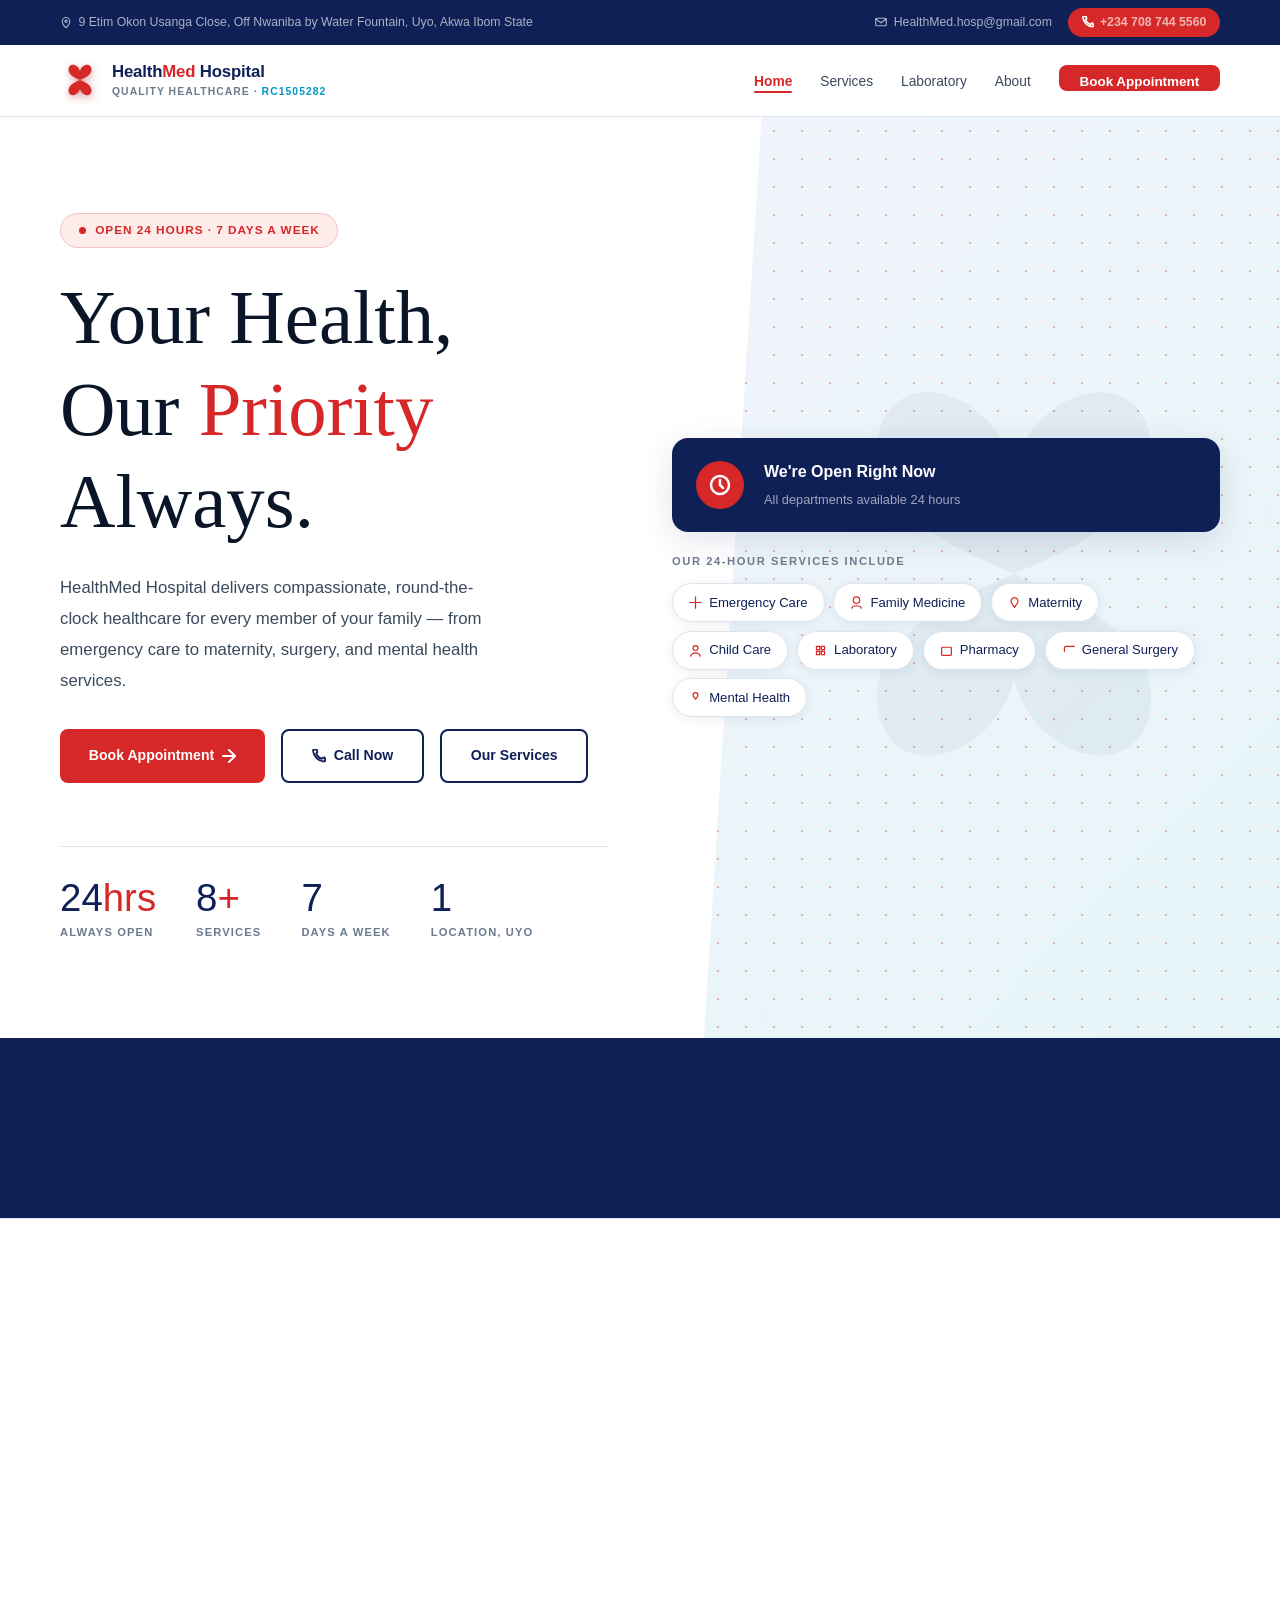
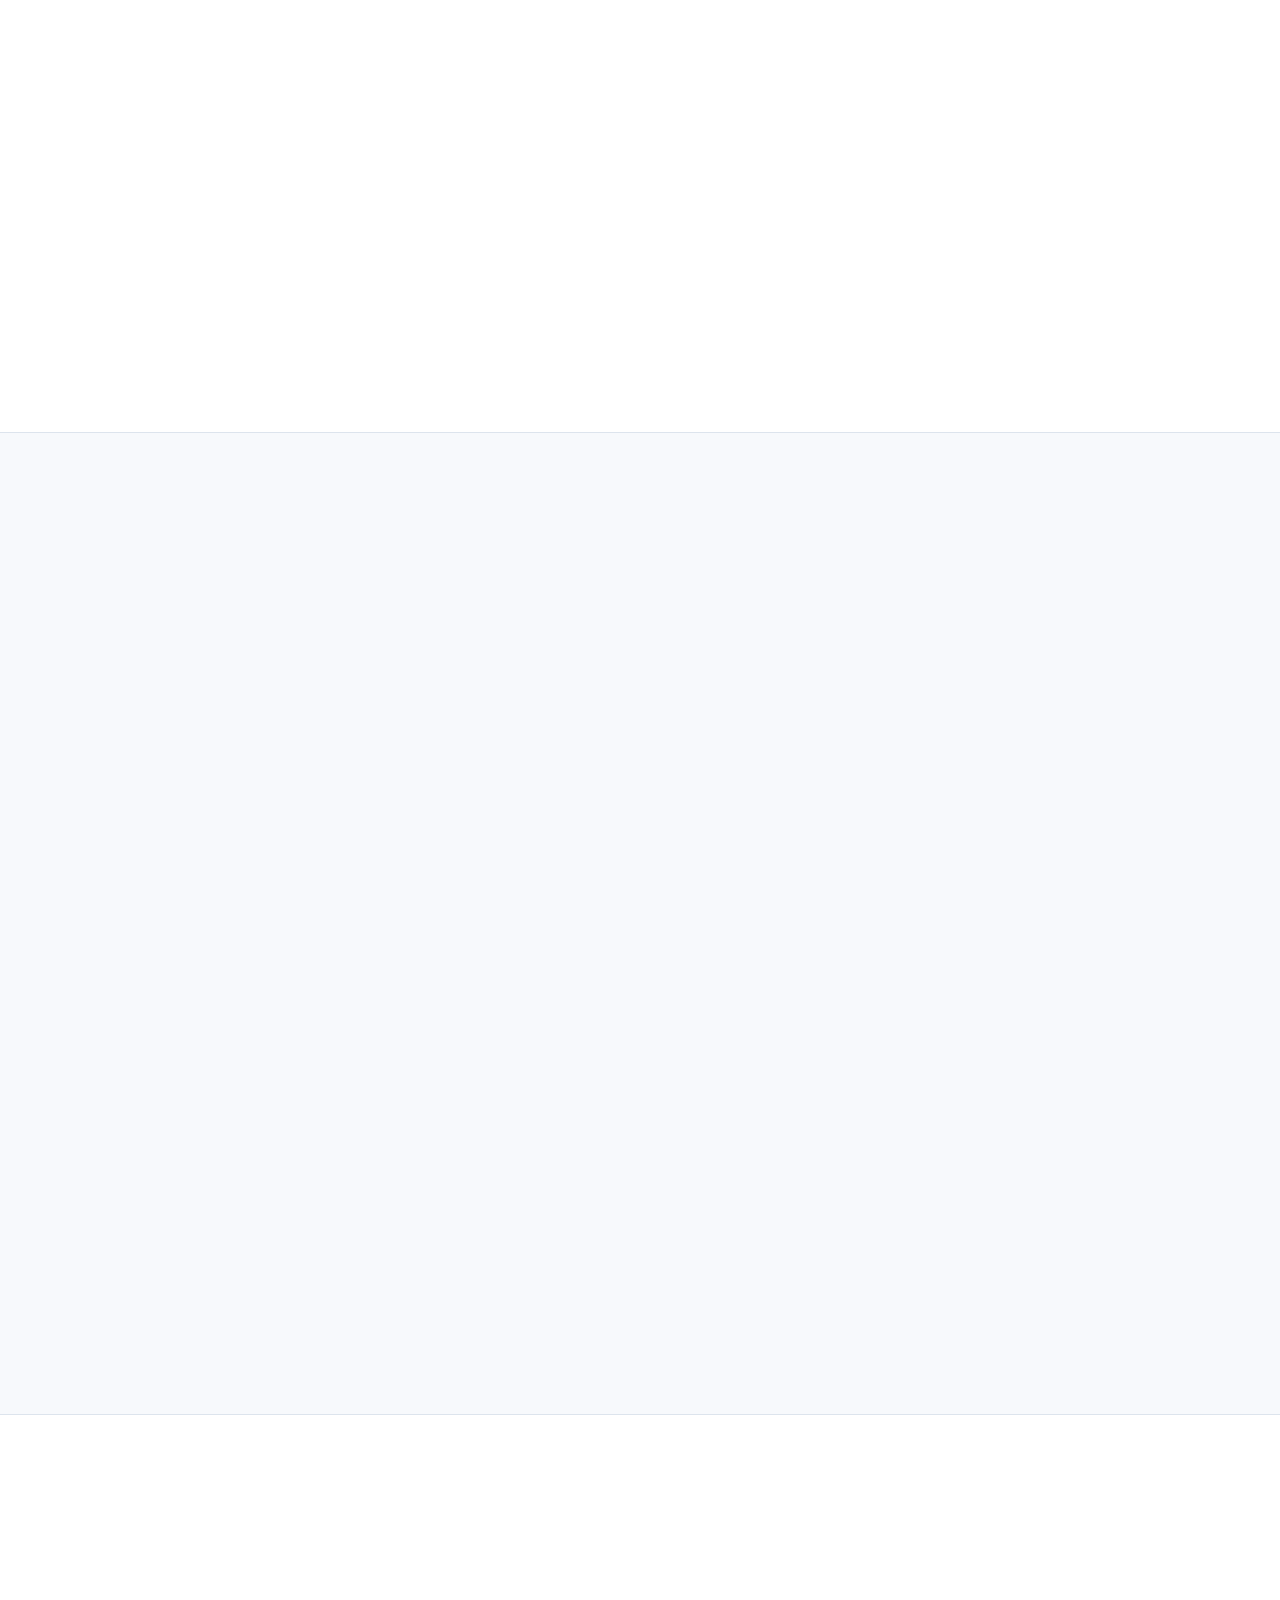
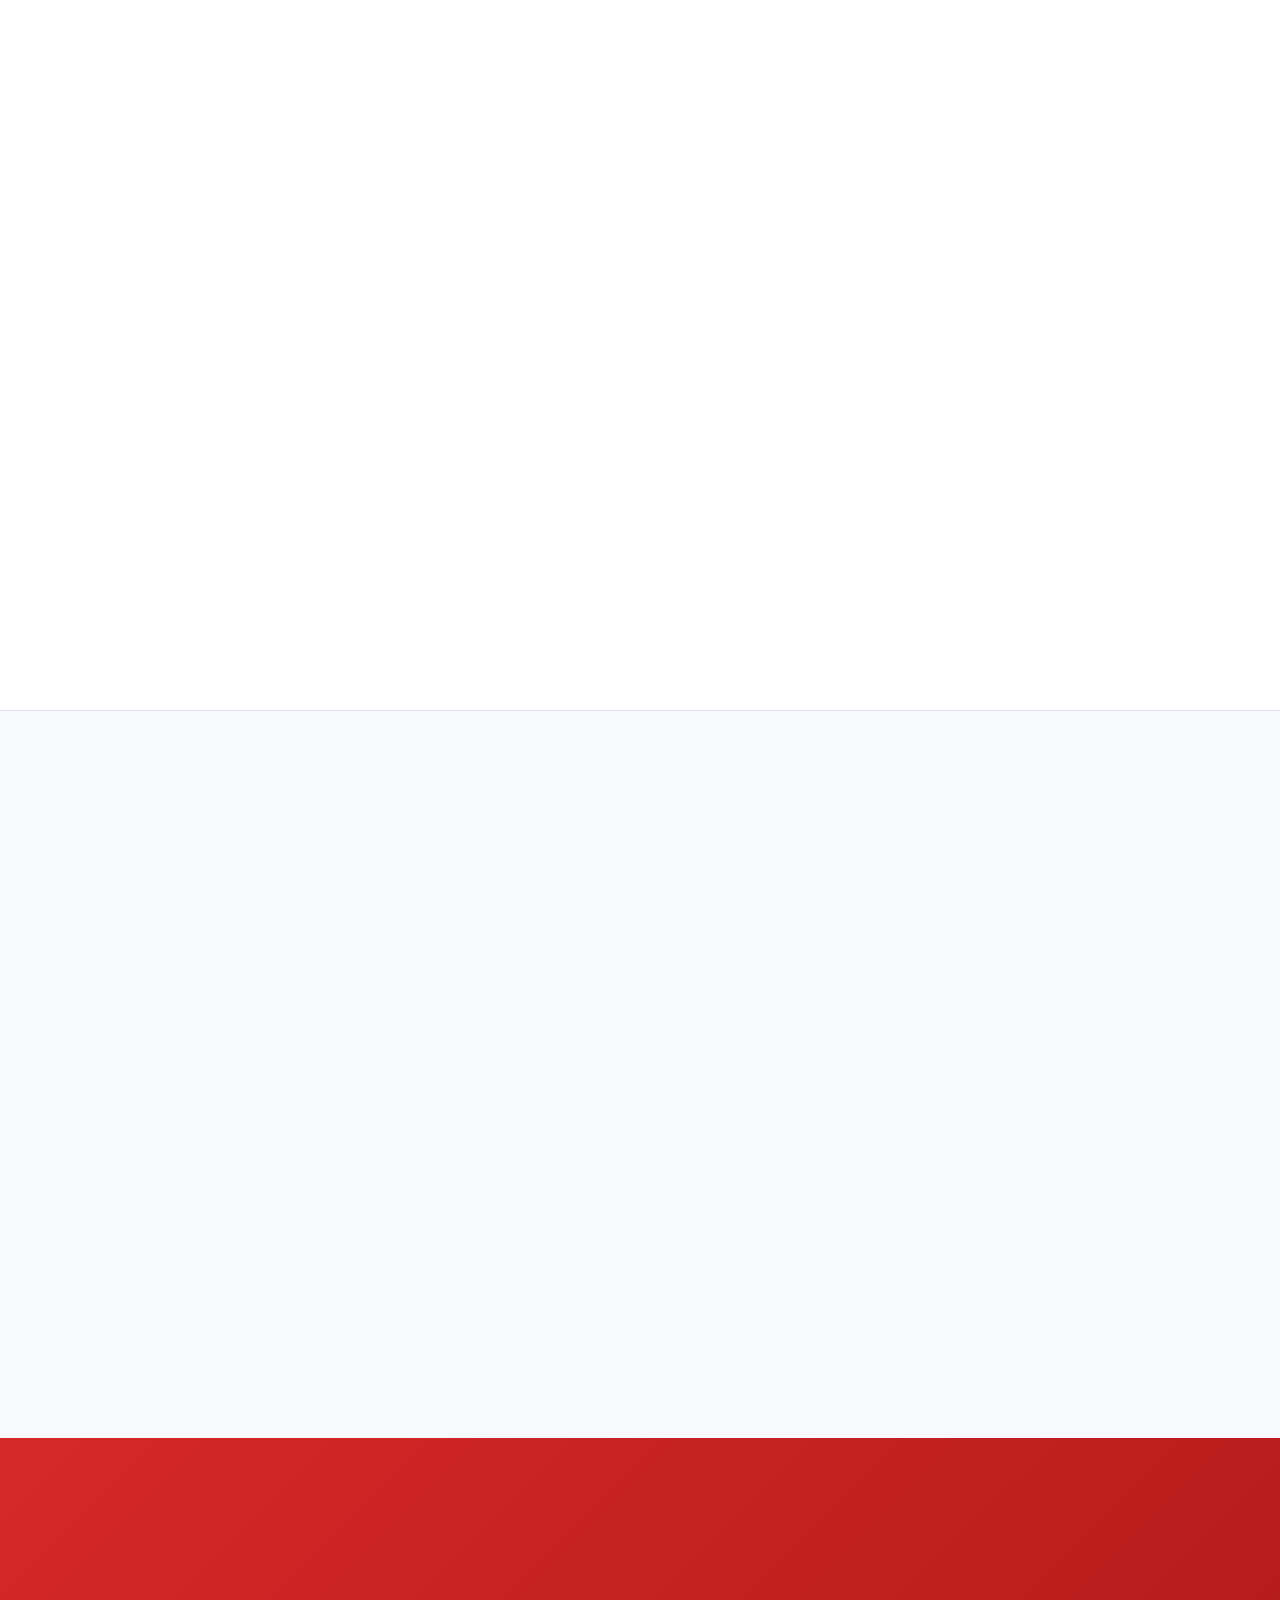
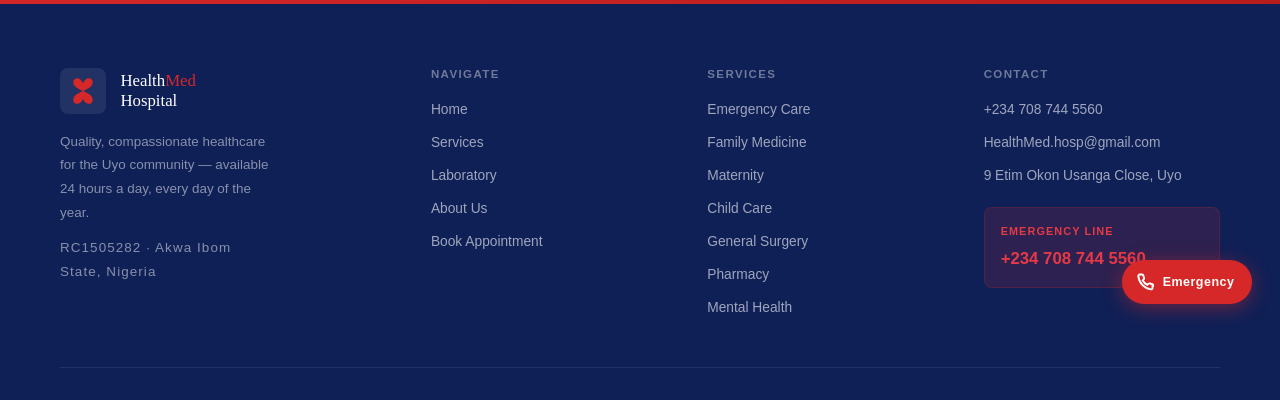
==== commit e4b594f4: "Revise facilities and infrastructure sections Refactor facilities and infrastructure sections in ind" ====
--- a/index.html
+++ b/index.html
@@ -134,61 +134,12 @@
 
     @media (max-width:840px) { .why-grid{grid-template-columns:1fr;gap:2.5rem;} }
 
-    /* ── FACILITIES GALLERY ── */
-    #facilities { padding-block:var(--section-pad); background:var(--off-white); }
-    .facilities-intro { display:flex; align-items:flex-end; justify-content:space-between; flex-wrap:wrap; gap:1.5rem; margin-bottom:3rem; }
-    .facilities-gallery { display:grid; grid-template-columns:repeat(auto-fill,minmax(280px,1fr)); gap:1.25rem; }
-    .fac-card {
-      background:var(--white); border:1.5px solid var(--grey-2);
-      border-radius:var(--radius-lg); overflow:hidden;
-      transition:border-color 0.3s, transform 0.3s var(--ease-out), box-shadow 0.3s;
-    }
-    .fac-card:hover { border-color:rgba(214,40,40,0.3); transform:translateY(-5px); box-shadow:var(--shadow-lg); }
-    .fac-photo {
-      width:100%; aspect-ratio:4/3;
-      background:linear-gradient(135deg,#eef2f8 0%,#dde6f0 100%);
-      display:flex; flex-direction:column; align-items:center; justify-content:center; gap:0.75rem;
-      position:relative; overflow:hidden;
-    }
-    .fac-photo::before {
-      content:''; position:absolute; inset:0;
-      background:radial-gradient(circle at 30% 30%, rgba(214,40,40,0.06) 0%, transparent 60%);
-    }
-    .fac-photo-icon {
-      width:56px; height:56px; border-radius:50%;
-      background:rgba(255,255,255,0.85); border:1.5px solid var(--grey-2);
-      display:flex; align-items:center; justify-content:center;
-      box-shadow:var(--shadow-sm);
-    }
-    .fac-photo-icon svg { width:24px; height:24px; color:var(--red); }
-    .fac-photo-label {
-      font-size:0.72rem; font-weight:700; letter-spacing:0.1em; text-transform:uppercase;
-      color:var(--text-light); background:rgba(255,255,255,0.9);
-      padding:0.3rem 0.85rem; border-radius:99px; border:1px solid var(--grey-2);
-    }
-    .fac-photo-hint {
-      position:absolute; bottom:0.75rem; right:0.75rem;
-      font-size:0.62rem; color:var(--text-light); font-style:italic;
-      background:rgba(255,255,255,0.85); padding:0.2rem 0.5rem; border-radius:4px;
-    }
-    .fac-info { padding:1.1rem 1.25rem; }
-    .fac-title { font-size:0.95rem; font-weight:700; color:var(--text-dark); margin-bottom:0.35rem; }
-    .fac-desc  { font-size:0.82rem; color:var(--text-light); line-height:1.65; }
-
-    /* ── INFRASTRUCTURE STRIP ── */
-    .infra-strip { background:var(--navy); padding:2.5rem 0; }
-    .infra-grid { display:grid; grid-template-columns:repeat(auto-fit,minmax(200px,1fr)); gap:1.5rem; }
-    .infra-item { display:flex; align-items:flex-start; gap:0.9rem; }
-    .infra-icon { width:40px; height:40px; border-radius:var(--radius-sm); background:rgba(214,40,40,0.2); flex-shrink:0; display:flex; align-items:center; justify-content:center; }
-    .infra-icon svg { width:18px; height:18px; color:var(--red); }
-    .infra-text strong { display:block; font-size:0.88rem; font-weight:700; color:var(--white); margin-bottom:0.2rem; }
-    .infra-text span { font-size:0.78rem; color:rgba(255,255,255,0.6); line-height:1.5; }
-
     /* ── SERVICES TEASER ── */
     #services-teaser { padding-block:var(--section-pad); }
     .services-intro { display:flex; align-items:flex-end; justify-content:space-between; flex-wrap:wrap; gap:1.5rem; margin-bottom:3rem; }
     .services-grid { display:grid; grid-template-columns:repeat(auto-fill,minmax(260px,1fr)); gap:1.25rem; }
   </style>
+<base target="_blank">
 </head>
 <body>
 
@@ -411,14 +362,6 @@
             <div class="feature-icon"><svg viewBox="0 0 18 18" fill="none" stroke="currentColor" stroke-width="1.8" stroke-linecap="round"><circle cx="9" cy="9" r="7"/><path d="M9 5v4l2.5 2.5"/></svg></div>
             <div class="feature-text"><strong>Fast, Accurate Diagnostics</strong><span>Same-day lab results so treatment can begin without delay</span></div>
           </div>
-          <div class="feature-item">
-            <div class="feature-icon"><svg viewBox="0 0 18 18" fill="none" stroke="currentColor" stroke-width="1.8" stroke-linecap="round"><path d="M9 2v3M14 4l-2 2M16 9h-3M14 14l-2-2M9 16v-3M4 14l2-2M2 9h3M4 4l2 2"/></svg></div>
-            <div class="feature-text"><strong>Uninterrupted Power Supply</strong><span>Diesel generator + solar backup — lights, equipment, and care never stop</span></div>
-          </div>
-          <div class="feature-item">
-            <div class="feature-icon"><svg viewBox="0 0 18 18" fill="none" stroke="currentColor" stroke-width="1.8" stroke-linecap="round"><path d="M9 2C6 5 4 7 4 10a5 5 0 0 0 10 0c0-3-2-5-5-8z"/></svg></div>
-            <div class="feature-text"><strong>Reliable Water Supply</strong><span>Functioning, clean water supply maintained on-site at all times</span></div>
-          </div>
         </div>
         <div style="margin-top:2rem;" class="reveal">
           <a href="about.html" class="btn btn-primary">Learn More About Us</a>
@@ -443,122 +386,80 @@
   </div>
 </section>
 
+
+
 <div class="divider"></div>
 
-<!-- FACILITIES GALLERY -->
-<section id="facilities">
-  <div class="container">
-    <div class="facilities-intro">
-      <div>
-        <div class="section-tag reveal">Inside Our Hospital</div>
-        <h2 class="reveal" style="transition-delay:0.1s;">Our Facilities &amp; Equipment</h2>
-        <p class="reveal" style="transition-delay:0.2s;max-width:54ch;">A look inside HealthMed Hospital — purpose-built spaces and quality equipment designed for your safety and comfort.</p>
-      </div>
-      <a href="contact.html" class="btn btn-outline reveal" style="transition-delay:0.2s;">Book a Visit</a>
-    </div>
-    <div class="facilities-gallery stagger">
-
-      <div class="fac-card">
-        <div class="fac-photo">
-          <div class="fac-photo-icon"><svg viewBox="0 0 24 24" fill="none" stroke="currentColor" stroke-width="2" stroke-linecap="round"><path d="M12 2v20M2 12h20"/></svg></div>
-          <div class="fac-photo-label">Emergency Unit</div>
-          <span class="fac-photo-hint">Photo coming soon</span>
-        </div>
-        <div class="fac-info">
-          <div class="fac-title">Emergency &amp; Resuscitation Bay</div>
-          <p class="fac-desc">Fully equipped emergency area with resuscitation equipment, oxygen supply, and 24/7 on-call physicians ready for any critical case.</p>
-        </div>
-      </div>
-
-      <div class="fac-card">
-        <div class="fac-photo">
-          <div class="fac-photo-icon"><svg viewBox="0 0 24 24" fill="none" stroke="currentColor" stroke-width="2" stroke-linecap="round"><path d="M3 9l9-7 9 7v11a2 2 0 0 1-2 2H5a2 2 0 0 1-2-2z"/><polyline points="9 22 9 12 15 12 15 22"/></svg></div>
-          <div class="fac-photo-label">General Ward</div>
-          <span class="fac-photo-hint">Photo coming soon</span>
-        </div>
-        <div class="fac-info">
-          <div class="fac-title">Inpatient Ward</div>
-          <p class="fac-desc">Clean, comfortable inpatient ward with monitored beds, nursing care around the clock, and a calm environment that supports healing.</p>
-        </div>
-      </div>
-
-      <div class="fac-card">
-        <div class="fac-photo">
-          <div class="fac-photo-icon"><svg viewBox="0 0 24 24" fill="none" stroke="currentColor" stroke-width="2" stroke-linecap="round"><circle cx="12" cy="12" r="10"/><path d="M8 12h8M12 8v8"/></svg></div>
-          <div class="fac-photo-label">Operating Theatre</div>
-          <span class="fac-photo-hint">Photo coming soon</span>
-        </div>
-        <div class="fac-info">
-          <div class="fac-title">Sterile Operating Theatre</div>
-          <p class="fac-desc">Modern, fully sterile surgical theatre equipped for minor and major procedures, with anaesthesia support and post-op recovery care.</p>
-        </div>
-      </div>
-
-      <div class="fac-card">
-        <div class="fac-photo">
-          <div class="fac-photo-icon"><svg viewBox="0 0 24 24" fill="none" stroke="currentColor" stroke-width="2" stroke-linecap="round"><polyline points="22 12 18 12 15 21 9 3 6 12 2 12"/></svg></div>
-          <div class="fac-photo-label">Vital Signs Monitor</div>
-          <span class="fac-photo-hint">Photo coming soon</span>
-        </div>
-        <div class="fac-info">
-          <div class="fac-title">Patient Monitoring Equipment</div>
-          <p class="fac-desc">Multi-parameter monitors tracking heart rate, blood pressure, SpO₂, and temperature — continuous care at every bed.</p>
-        </div>
-      </div>
-
-      <div class="fac-card">
-        <div class="fac-photo">
-          <div class="fac-photo-icon"><svg viewBox="0 0 24 24" fill="none" stroke="currentColor" stroke-width="2" stroke-linecap="round"><circle cx="12" cy="8" r="5"/><path d="M7 13.5C3.6 14.8 2 17 2 19v2h20v-2c0-2-1.6-4.2-5-5.5"/></svg></div>
-          <div class="fac-photo-label">Infant Warmer</div>
-          <span class="fac-photo-hint">Photo coming soon</span>
-        </div>
-        <div class="fac-info">
-          <div class="fac-title">Neonatal Infant Warmer</div>
-          <p class="fac-desc">Radiant infant warmer providing safe, temperature-controlled care for newborns and premature babies immediately after delivery.</p>
-        </div>
-      </div>
-
-      <div class="fac-card">
-        <div class="fac-photo">
-          <div class="fac-photo-icon"><svg viewBox="0 0 24 24" fill="none" stroke="currentColor" stroke-width="2" stroke-linecap="round"><path d="M17 21v-2a4 4 0 0 0-4-4H5a4 4 0 0 0-4 4v2"/><circle cx="9" cy="7" r="4"/><path d="M23 21v-2a4 4 0 0 0-3-3.87M16 3.13a4 4 0 0 1 0 7.75"/></svg></div>
-          <div class="fac-photo-label">Consulting Room</div>
-          <span class="fac-photo-hint">Photo coming soon</span>
-        </div>
-        <div class="fac-info">
-          <div class="fac-title">Doctor's Consulting Room</div>
-          <p class="fac-desc">Private, well-furnished consulting rooms where doctors give patients their full, undivided attention — confidential and comfortable.</p>
-        </div>
-      </div>
-
+<!-- FACILITY GALLERY -->
+<section class="facility-gallery">
+  <div class="container">
+    <div class="facility-intro">
+      <div class="section-tag reveal">Our Facilities</div>
+      <h2 class="reveal" style="transition-delay:0.1s;">See where we care for you.</h2>
+      <p class="reveal" style="transition-delay:0.2s;">Our hospital is equipped with modern departments, essential medical equipment, and reliable infrastructure to ensure quality care at all times.</p>
+    </div>
+    <div class="photo-grid-3 stagger">
+      <div class="photo-placeholder reveal">
+        <svg viewBox="0 0 24 24" fill="none" stroke="currentColor" stroke-width="1.5" stroke-linecap="round"><path d="M12 2v20M2 12h20"/><circle cx="12" cy="12" r="3"/></svg>
+        <div class="photo-placeholder-label">Emergency Unit</div>
+        <div class="photo-placeholder-desc">Photo placeholder — 24/7 emergency care area</div>
+      </div>
+      <div class="photo-placeholder reveal">
+        <svg viewBox="0 0 24 24" fill="none" stroke="currentColor" stroke-width="1.5" stroke-linecap="round"><path d="M3 21h18M4 18h16M6 18v-8a2 2 0 0 1 2-2h8a2 2 0 0 1 2 2v8"/><path d="M9 10h6M9 13h6M9 7h6"/></svg>
+        <div class="photo-placeholder-label">Hospital Ward</div>
+        <div class="photo-placeholder-desc">Photo placeholder — Patient ward beds</div>
+      </div>
+      <div class="photo-placeholder reveal">
+        <svg viewBox="0 0 24 24" fill="none" stroke="currentColor" stroke-width="1.5" stroke-linecap="round"><rect x="3" y="3" width="18" height="18" rx="2"/><path d="M3 9h18M9 3v18M15 3v18"/></svg>
+        <div class="photo-placeholder-label">Operating Theatre</div>
+        <div class="photo-placeholder-desc">Photo placeholder — Surgical theatre</div>
+      </div>
+      <div class="photo-placeholder reveal">
+        <svg viewBox="0 0 24 24" fill="none" stroke="currentColor" stroke-width="1.5" stroke-linecap="round"><path d="M22 12h-4l-3 9L9 3l-3 9H2"/></svg>
+        <div class="photo-placeholder-label">Vital Signs Monitor</div>
+        <div class="photo-placeholder-desc">Photo placeholder — Patient monitoring equipment</div>
+      </div>
+      <div class="photo-placeholder reveal">
+        <svg viewBox="0 0 24 24" fill="none" stroke="currentColor" stroke-width="1.5" stroke-linecap="round"><circle cx="12" cy="5" r="3"/><path d="M12 8v13M8 13h8M7 18h10"/></svg>
+        <div class="photo-placeholder-label">Infant Warmers</div>
+        <div class="photo-placeholder-desc">Photo placeholder — Neonatal warming unit</div>
+      </div>
+      <div class="photo-placeholder reveal">
+        <svg viewBox="0 0 24 24" fill="none" stroke="currentColor" stroke-width="1.5" stroke-linecap="round"><path d="M17 21v-2a4 4 0 0 0-4-4H5a4 4 0 0 0-4 4v2"/><circle cx="9" cy="7" r="4"/><path d="M23 21v-2a4 4 0 0 0-3-3.87"/></svg>
+        <div class="photo-placeholder-label">Dr. Consulting Room</div>
+        <div class="photo-placeholder-desc">Photo placeholder — Doctor's examination room</div>
+      </div>
     </div>
   </div>
 </section>
 
-<!-- INFRASTRUCTURE STRIP -->
-<div class="infra-strip">
-  <div class="container">
+<div class="divider"></div>
+
+<!-- INFRASTRUCTURE -->
+<section class="infra-section">
+  <div class="container">
+    <div class="section-tag reveal">Hospital Infrastructure</div>
+    <h2 class="reveal" style="transition-delay:0.1s;">Built to serve you without interruption.</h2>
+    <p class="reveal" style="transition-delay:0.2s; margin-top:1rem;">Our hospital runs on reliable systems that keep every department operational — day and night, rain or shine.</p>
     <div class="infra-grid stagger">
-      <div class="infra-item">
-        <div class="infra-icon"><svg viewBox="0 0 24 24" fill="none" stroke="currentColor" stroke-width="2" stroke-linecap="round"><path d="M13 2L3 14h9l-1 8 10-12h-9l1-8z"/></svg></div>
-        <div class="infra-text"><strong>Uninterrupted Power Supply</strong><span>Diesel generator + solar hybrid — lights, equipment, and care never stop, even during grid failures.</span></div>
-      </div>
-      <div class="infra-item">
-        <div class="infra-icon"><svg viewBox="0 0 24 24" fill="none" stroke="currentColor" stroke-width="2" stroke-linecap="round"><path d="M12 2C8 7 5 10 5 14a7 7 0 0 0 14 0c0-4-3-7-7-12z"/></svg></div>
-        <div class="infra-text"><strong>Reliable Water Supply</strong><span>Clean, functional water supply on-site at all times — supporting hygiene, sterilisation, and patient care standards.</span></div>
-      </div>
-      <div class="infra-item">
-        <div class="infra-icon"><svg viewBox="0 0 24 24" fill="none" stroke="currentColor" stroke-width="2" stroke-linecap="round"><path d="M9 3H5a2 2 0 0 0-2 2v4m6-6h10a2 2 0 0 1 2 2v4M9 3v18m0 0h10a2 2 0 0 0 2-2v-4M9 21H5a2 2 0 0 1-2-2v-4m0 0h18"/></svg></div>
-        <div class="infra-text"><strong>Onsite Laboratory</strong><span>Full-service on-site diagnostic lab — malaria, typhoid, blood group, genotype, FBC, urinalysis &amp; more. Same-day results.</span></div>
-      </div>
-      <div class="infra-item">
-        <div class="infra-icon"><svg viewBox="0 0 24 24" fill="none" stroke="currentColor" stroke-width="2" stroke-linecap="round"><rect x="2" y="3" width="20" height="14" rx="2"/><path d="M8 21h8M12 17v4"/></svg></div>
-        <div class="infra-text"><strong>Modern Clinical Equipment</strong><span>Vital signs monitors, infant warmers, surgical instruments, and a sterile theatre — all maintained to the highest standards.</span></div>
-      </div>
-    </div>
-  </div>
-</div>
-
-<div class="divider"></div>
+      <div class="infra-card">
+        <div class="infra-icon green"><svg viewBox="0 0 24 24" fill="none" stroke="currentColor" stroke-width="2" stroke-linecap="round"><path d="M13 2L3 14h9l-1 8 10-12h-9l1-8z"/></svg></div>
+        <div class="infra-title">Uninterrupted Power Supply</div>
+        <p class="infra-desc">Backup generator + solar power system ensures zero downtime. All critical equipment stays on even during grid outages.</p>
+      </div>
+      <div class="infra-card">
+        <div class="infra-icon blue"><svg viewBox="0 0 24 24" fill="none" stroke="currentColor" stroke-width="2" stroke-linecap="round"><path d="M12 2.69l5.66 5.66a8 8 0 1 1-11.31 0z"/></svg></div>
+        <div class="infra-title">Functioning Water Supply</div>
+        <p class="infra-desc">Clean, running water available across all wards, theatres, and departments — essential for hygiene and patient care.</p>
+      </div>
+      <div class="infra-card">
+        <div class="infra-icon orange"><svg viewBox="0 0 24 24" fill="none" stroke="currentColor" stroke-width="2" stroke-linecap="round"><path d="M9 3H5a2 2 0 0 0-2 2v4m6-6h10a2 2 0 0 1 2 2v4M9 3v18"/><path d="M9 21H5a2 2 0 0 1-2-2v-4"/></svg></div>
+        <div class="infra-title">Onsite Laboratory</div>
+        <p class="infra-desc">Fully equipped diagnostic lab on the premises. Same-day results for blood tests, microscopy, and more — no external referrals needed.</p>
+      </div>
+    </div>
+  </div>
+</section>
 
 <!-- EMERGENCY STRIP -->
 <div class="emergency-strip">
@@ -585,10 +486,12 @@
     <div class="footer-grid">
       <div class="footer-col">
         <div class="footer-brand-row">
-          <div class="footer-brand-mark"><svg viewBox="0 0 100 100" xmlns="http://www.w3.org/2000/svg" width="34" height="34">
+          <div class="footer-brand-mark">
+            <svg viewBox="0 0 100 100" xmlns="http://www.w3.org/2000/svg" width="34" height="34">
               <path d="M50 50 C36 44,18 36,22 20 C26 6,46 12,50 28 C54 12,74 6,78 20 C82 36,64 44,50 50Z" fill="#d62828"/>
               <path d="M50 50 C36 56,18 64,22 80 C26 94,46 88,50 72 C54 88,74 94,78 80 C82 64,64 56,50 50Z" fill="#d62828"/>
-            </svg></div>
+            </svg>
+          </div>
           <div class="footer-brand-name">Health<span>Med</span><br/>Hospital</div>
         </div>
         <p>Quality, compassionate healthcare for the Uyo community — available 24 hours a day, every day of the year.</p>
@@ -619,22 +522,18 @@
       <div class="footer-col">
         <h4>Contact</h4>
         <div class="footer-links">
-          <a href="tel:+2347087445560">
-            <svg viewBox="0 0 14 14" fill="none" stroke="currentColor" stroke-width="1.5" stroke-linecap="round"><path d="M13 9.5v2a1 1 0 0 1-1 1A12 12 0 0 1 1 1.5 1 1 0 0 1 2 .5h2a1 1 0 0 1 1 .8L5.6 3a.8.8 0 0 1-.2.9L4.4 5A9.6 9.6 0 0 0 9 9.6l.9-.9a.8.8 0 0 1 .9-.2l1.8.7A1 1 0 0 1 13 10z"/></svg>
-            +234 708 744 5560
-          </a>
-          <a href="mailto:HealthMed.hosp@gmail.com">
-            <svg viewBox="0 0 14 14" fill="none" stroke="currentColor" stroke-width="1.5" stroke-linecap="round"><rect x="1" y="2" width="12" height="10" rx="1.5"/><path d="M1 3l6 4.5L13 3"/></svg>
-            HealthMed.hosp@gmail.com
-          </a>
-          <a href="contact.html">
-            <svg viewBox="0 0 14 14" fill="none" stroke="currentColor" stroke-width="1.5" stroke-linecap="round"><path d="M7 1C4.24 1 2 3.24 2 6c0 3.5 5 8 5 8s5-4.5 5-8c0-2.76-2.24-5-5-5zm0 6.5a1.5 1.5 0 1 1 0-3 1.5 1.5 0 0 1 0 3z"/></svg>
-            9 Etim Okon Usanga Close, Uyo
-          </a>
+          <a href="tel:+2347087445560">+234 708 744 5560</a>
+          <a href="mailto:HealthMed.hosp@gmail.com">HealthMed.hosp@gmail.com</a>
+          <a href="contact.html">9 Etim Okon Usanga Close, Uyo</a>
         </div>
         <div style="margin-top:1.25rem;padding:0.85rem 1rem;background:rgba(214,40,40,0.15);border-radius:8px;border:1px solid rgba(214,40,40,0.2);">
           <div style="font-size:0.68rem;font-weight:700;letter-spacing:0.1em;text-transform:uppercase;color:#e63946;margin-bottom:0.3rem;">Emergency Line</div>
-          <a href="tel:+2347087445560" style="font-size:1.05rem;font-weight:700;color:white;">+234 708 744 55560</a></div></div></div></footer>
+          <a href="tel:+2347087445560" style="font-size:1.05rem;font-weight:700;color:#e63946;">+234 708 744 5560</a>
+        </div>
+      </div>
+    </div>
+  </div>
+</footer>
 <script src="script.js"></script>
 
 <!-- Floating Emergency Call Button -->
--- a/style.css
+++ b/style.css
@@ -0,0 +1,648 @@
+/* ═══════════════════════════════════════
+   HEALTHMED HOSPITAL — SHARED STYLES
+   Multi-page v2
+═══════════════════════════════════════ */
+:root {
+  --navy:        #0f2057;
+  --navy-mid:    #1a3a8f;
+  --navy-light:  #e8edf8;
+  --cyan:        #00b4d8;
+  --cyan-light:  #e0f7fc;
+  --cyan-mid:    #0096c7;
+  --red:         #d62828;
+  --red-light:   #fdecea;
+  --red-mid:     #e63946;
+  --white:       #ffffff;
+  --off-white:   #f7f9fc;
+  --grey-1:      #f0f4f8;
+  --grey-2:      #dde4ed;
+  --text-dark:   #0a1628;
+  --text-mid:    #3a4a5c;
+  --text-light:  #6b7a8d;
+  --font-display:'DM Serif Display', serif;
+  --font-body:   'DM Sans', sans-serif;
+  --font-impact: 'Bebas Neue', sans-serif;
+  --ease-out:    cubic-bezier(0.22,1,0.36,1);
+  --ease-spring: cubic-bezier(0.34,1.56,0.64,1);
+  --radius-sm:  8px;
+  --radius-md:  16px;
+  --radius-lg:  24px;
+  --shadow-sm:  0 2px 12px rgba(15,32,87,0.08);
+  --shadow-md:  0 8px 32px rgba(15,32,87,0.12);
+  --shadow-lg:  0 20px 60px rgba(15,32,87,0.16);
+  --nav-h:       72px;
+  --container:   min(1160px,92vw);
+  --section-pad: clamp(4rem,10vw,8rem);
+}
+
+*, *::before, *::after { box-sizing:border-box; margin:0; padding:0; }
+html { scroll-behavior:smooth; scrollbar-width:thin; scrollbar-color:var(--cyan) var(--grey-1); }
+::-webkit-scrollbar       { width:5px; }
+::-webkit-scrollbar-track { background:var(--grey-1); }
+::-webkit-scrollbar-thumb { background:var(--cyan); border-radius:99px; }
+body {
+  background:var(--white); color:var(--text-dark);
+  font-family:var(--font-body); font-size:16px;
+  line-height:1.7; overflow-x:hidden;
+  -webkit-font-smoothing:antialiased;
+}
+h1,h2,h3,h4 { line-height:1.2; color:var(--text-dark); }
+h1 { font-family:var(--font-display); font-size:clamp(2.6rem,6vw,5rem); font-weight:400; }
+h2 { font-family:var(--font-display); font-size:clamp(1.8rem,3.5vw,3rem); font-weight:400; }
+h3 { font-family:var(--font-body); font-size:1.15rem; font-weight:600; }
+p  { color:var(--text-mid); max-width:64ch; line-height:1.8; }
+a  { color:inherit; text-decoration:none; }
+::selection { background:var(--cyan-light); color:var(--navy); }
+.container { width:var(--container); margin-inline:auto; }
+
+/* ── PRELOADER ── */
+#preloader {
+  position:fixed; inset:0; background:var(--white);
+  z-index:99999; display:flex; align-items:center;
+  justify-content:center; flex-direction:column; gap:1.1rem;
+  transition:opacity 0.7s var(--ease-out), visibility 0.7s;
+  /* CSS fallback: auto-dismiss after 4s even if JS fails */
+  animation:preloaderFallback 0.6s ease forwards 4s;
+}
+@keyframes preloaderFallback {
+  to { opacity:0; visibility:hidden; pointer-events:none; }
+}
+#preloader.done { opacity:0; visibility:hidden; pointer-events:none; animation:none; }
+
+.pre-logo-3d {
+  width:120px; height:120px;
+  display:flex; align-items:center; justify-content:center;
+  animation:logoSpin3d 1.0s var(--ease-out) forwards;
+  transform-style:preserve-3d;
+}
+.pre-logo-3d svg {
+  width:110px; height:110px;
+  filter:drop-shadow(2px 8px 18px rgba(214,40,40,0.45));
+  animation:logoFloat3d 3.2s ease-in-out infinite 1.1s;
+}
+@keyframes logoSpin3d {
+  0%   { transform:perspective(500px) rotateY(-180deg) scale(0.3); opacity:0; }
+  55%  { transform:perspective(500px) rotateY(16deg) scale(1.07); opacity:1; }
+  80%  { transform:perspective(500px) rotateY(-5deg) scale(0.97); }
+  100% { transform:perspective(500px) rotateY(0deg) scale(1); opacity:1; }
+}
+@keyframes logoFloat3d {
+  0%,100% { transform:perspective(400px) rotateY(0deg) translateY(0); }
+  35%     { transform:perspective(400px) rotateY(14deg) translateY(-10px); }
+  70%     { transform:perspective(400px) rotateY(-12deg) translateY(-5px); }
+}
+.pre-hospital-name {
+  font-family:var(--font-display); font-size:1.25rem; color:var(--navy);
+  letter-spacing:0.01em; opacity:0;
+  animation:fadeUp 0.5s ease 0.85s forwards;
+}
+.pre-hospital-name span { color:var(--red); }
+.pre-bar-track {
+  width:220px; height:2.5px; background:var(--grey-2);
+  border-radius:99px; overflow:hidden;
+  opacity:0; animation:fadeUp 0.4s ease 0.9s forwards;
+}
+.pre-bar-fill {
+  height:100%; width:0%; border-radius:99px;
+  background:linear-gradient(90deg, var(--red), var(--red-mid));
+  transition:width 0.08s linear;
+  box-shadow:0 0 8px rgba(214,40,40,0.5);
+}
+.pre-label {
+  font-size:0.68rem; letter-spacing:0.14em; text-transform:uppercase;
+  color:var(--text-light); opacity:0; animation:fadeUp 0.4s ease 0.9s forwards;
+}
+
+/* ── PROGRESS ── */
+#progress-bar {
+  position:fixed; top:0; left:0; height:3px; width:0%;
+  background:linear-gradient(90deg,var(--red),var(--red-mid));
+  z-index:10000; transition:width 0.08s linear;
+  box-shadow:0 0 8px rgba(214,40,40,0.4);
+}
+
+/* ── TOP BANNER ── */
+.top-banner { background:var(--navy); padding:0.5rem 0; }
+.top-banner-inner {
+  width:var(--container); margin-inline:auto;
+  display:flex; align-items:center;
+  justify-content:space-between; flex-wrap:wrap; gap:0.5rem;
+}
+.top-banner p { font-size:0.77rem; color:rgba(255,255,255,0.65); max-width:none; display:flex; align-items:center; gap:0.4rem; }
+.top-banner p svg { width:12px; height:12px; flex-shrink:0; }
+.top-banner-right { display:flex; align-items:center; gap:1rem; }
+.top-banner-right a { font-size:0.77rem; color:rgba(255,255,255,0.65); display:flex; align-items:center; gap:0.4rem; transition:color 0.2s; }
+.top-banner-right a:hover { color:var(--cyan); }
+.top-banner-right a svg { width:12px; height:12px; }
+.emergency-badge {
+  font-size:0.72rem; font-weight:700; color:var(--white);
+  background:var(--red); padding:0.25rem 0.85rem;
+  border-radius:99px; display:flex; align-items:center; gap:0.4rem;
+  animation:emergencyPulse 2s ease-in-out infinite;
+}
+@keyframes emergencyPulse { 0%,100%{opacity:1} 50%{opacity:0.75} }
+
+/* ── NAV ── */
+nav {
+  position:sticky; top:0; height:var(--nav-h);
+  background:var(--white); z-index:1000;
+  display:flex; align-items:center;
+  border-bottom:1px solid var(--grey-2);
+  transition:box-shadow 0.3s;
+}
+nav.scrolled { box-shadow:var(--shadow-md); }
+.nav-inner {
+  width:var(--container); margin-inline:auto;
+  display:flex; align-items:center; justify-content:space-between;
+}
+
+/* ── 3D LOGO IN NAV ── */
+.nav-logo { display:flex; align-items:center; gap:0.75rem; }
+.nav-logo-mark {
+  width:40px; height:40px;
+  background:transparent; border:none; border-radius:0;
+  display:flex; align-items:center; justify-content:center;
+  flex-shrink:0; perspective:300px; cursor:pointer;
+}
+.nav-logo-mark svg {
+  width:40px; height:40px;
+  transition:transform 0.45s var(--ease-spring), filter 0.3s;
+  transform-style:preserve-3d;
+  filter:
+    drop-shadow(1px 3px 5px rgba(214,40,40,0.32))
+    drop-shadow(0 1px 2px rgba(0,0,0,0.12));
+}
+.nav-logo-mark:hover svg {
+  transform:perspective(300px) rotateY(30deg) rotateX(-8deg) scale(1.14);
+  filter:
+    drop-shadow(3px 7px 12px rgba(214,40,40,0.52))
+    drop-shadow(0 2px 5px rgba(0,0,0,0.18));
+}
+.nav-logo-text { line-height:1.15; }
+.nav-logo-text strong {
+  display:block; color:var(--navy); font-weight:700;
+  font-size:1.05rem; letter-spacing:-0.01em;
+}
+.nav-logo-text strong span { color:var(--red); }
+.nav-logo-text em {
+  font-size:0.65rem; color:var(--text-light);
+  font-family:var(--font-body); font-weight:600;
+  letter-spacing:0.1em; text-transform:uppercase;
+  font-style:normal;
+}
+.nav-logo-text em span { color:var(--cyan-mid); }
+
+.nav-links { display:flex; list-style:none; gap:1.75rem; align-items:center; }
+.nav-links a {
+  font-size:0.86rem; font-weight:500; color:var(--text-mid);
+  transition:color 0.2s; position:relative; padding-bottom:2px;
+}
+.nav-links a::after {
+  content:''; position:absolute; bottom:-2px; left:0;
+  width:0; height:2px; background:var(--red);
+  border-radius:99px; transition:width 0.25s var(--ease-out);
+}
+.nav-links a:hover { color:var(--navy); }
+.nav-links a:hover::after { width:100%; }
+.nav-links a.active { color:var(--red); font-weight:600; }
+.nav-links a.active::after { width:100%; }
+
+.nav-cta {
+  background:var(--red); color:var(--white)!important;
+  padding:0.55rem 1.3rem; border-radius:var(--radius-sm);
+  font-weight:600!important; font-size:0.84rem!important;
+  transition:background 0.2s, transform 0.2s, box-shadow 0.2s!important;
+}
+.nav-cta::after { display:none!important; }
+.nav-cta:hover { background:var(--red-mid)!important; transform:translateY(-1px); box-shadow:0 4px 16px rgba(214,40,40,0.3); }
+
+.hamburger { display:none; flex-direction:column; gap:5px; cursor:pointer; padding:6px; background:none; border:none; }
+.hamburger span { display:block; width:22px; height:2px; background:var(--navy); border-radius:99px; transition:transform 0.3s,opacity 0.3s; }
+.hamburger.open span:nth-child(1) { transform:translateY(7px) rotate(45deg); }
+.hamburger.open span:nth-child(2) { opacity:0; }
+.hamburger.open span:nth-child(3) { transform:translateY(-7px) rotate(-45deg); }
+.mobile-menu {
+  display:none; position:fixed; inset:0; top:var(--nav-h);
+  background:rgba(255,255,255,0.98); backdrop-filter:blur(20px);
+  z-index:999; flex-direction:column; align-items:center;
+  justify-content:center; gap:2rem;
+}
+.mobile-menu.open { display:flex; }
+.mobile-menu a { font-family:var(--font-display); font-size:1.8rem; color:var(--text-mid); transition:color 0.2s; }
+.mobile-menu a:hover { color:var(--red); }
+@media (max-width:900px) { .nav-links{display:none;} .hamburger{display:flex;} }
+
+/* ── REVEAL ANIMATIONS ── */
+.reveal       { opacity:0; transform:translateY(32px); transition:opacity 0.7s var(--ease-out),transform 0.7s var(--ease-out); }
+.reveal.visible { opacity:1; transform:translateY(0); }
+.reveal-left  { opacity:0; transform:translateX(-32px); transition:opacity 0.7s var(--ease-out),transform 0.7s var(--ease-out); }
+.reveal-left.visible  { opacity:1; transform:translateX(0); }
+.reveal-right { opacity:0; transform:translateX(32px); transition:opacity 0.7s var(--ease-out),transform 0.7s var(--ease-out); }
+.reveal-right.visible { opacity:1; transform:translateX(0); }
+.stagger > * { opacity:0; transform:translateY(24px); }
+.stagger > *.visible { opacity:1; transform:translateY(0); transition:opacity 0.55s var(--ease-out),transform 0.55s var(--ease-out); }
+
+/* ── SECTION LABELS ── */
+.section-tag {
+  display:inline-flex; align-items:center; gap:0.5rem;
+  font-size:0.72rem; font-weight:700; letter-spacing:0.14em;
+  text-transform:uppercase; color:var(--red); margin-bottom:1rem;
+}
+.section-tag::before { content:''; display:block; width:20px; height:2px; background:var(--red); border-radius:99px; }
+.divider { width:100%; height:1px; background:var(--grey-2); }
+
+/* ── BUTTONS ── */
+.btn {
+  display:inline-flex; align-items:center; gap:0.5rem;
+  font-family:var(--font-body); font-size:0.88rem; font-weight:600;
+  padding:0.8rem 1.8rem; border-radius:var(--radius-sm);
+  cursor:pointer; border:none; transition:all 0.22s var(--ease-out);
+  will-change:transform;
+}
+.btn-primary { background:var(--navy); color:var(--white); }
+.btn-primary:hover { background:var(--navy-mid); transform:translateY(-2px); box-shadow:var(--shadow-md); }
+.btn-red     { background:var(--red); color:var(--white); }
+.btn-red:hover     { background:var(--red-mid); transform:translateY(-2px); box-shadow:0 8px 24px rgba(214,40,40,0.3); }
+.btn-outline { background:transparent; color:var(--navy); border:2px solid var(--navy); }
+.btn-outline:hover { background:var(--navy); color:var(--white); transform:translateY(-2px); }
+.btn-cyan    { background:var(--cyan); color:var(--white); }
+.btn-cyan:hover    { background:var(--cyan-mid); transform:translateY(-2px); box-shadow:0 8px 24px rgba(0,180,216,0.3); }
+.btn-white   { background:var(--white); color:var(--red); font-weight:700; }
+.btn-white:hover   { background:var(--grey-1); transform:translateY(-2px); }
+.btn-outline-white { background:transparent; color:var(--white); border:2px solid rgba(255,255,255,0.5); }
+.btn-outline-white:hover { background:rgba(255,255,255,0.1); transform:translateY(-2px); }
+
+/* ── WATERMARK LOGO ── */
+.page-watermark {
+  position:absolute; pointer-events:none; z-index:0;
+  opacity:0.04;
+  user-select:none;
+}
+.page-watermark img { width:100%; height:100%; object-fit:contain; filter:saturate(0); }
+
+/* ── FOOTER ── */
+footer { background:var(--navy); padding-block:4rem 2rem; }
+.footer-grid {
+  display:grid; grid-template-columns:1.4fr 1fr 1fr 1fr;
+  gap:2.5rem; padding-bottom:3rem;
+  border-bottom:1px solid rgba(255,255,255,0.08);
+}
+.footer-brand-row { display:flex; align-items:center; gap:0.9rem; margin-bottom:1rem; }
+.footer-brand-mark {
+  width:46px; height:46px; border-radius:var(--radius-sm);
+  background:rgba(255,255,255,0.08);
+  display:flex; align-items:center; justify-content:center;
+  padding:6px; flex-shrink:0;
+}
+.footer-brand-mark img { width:34px; height:34px; object-fit:contain; }
+.footer-brand-name { font-family:var(--font-display); font-size:1.05rem; color:var(--white); line-height:1.2; }
+.footer-brand-name span { color:var(--red); }
+.footer-col p { font-size:0.84rem; color:rgba(255,255,255,0.5); max-width:28ch; line-height:1.75; }
+.footer-col h4 { font-size:0.72rem; font-weight:700; letter-spacing:0.12em; text-transform:uppercase; color:rgba(255,255,255,0.4); margin-bottom:1rem; }
+.footer-links { display:flex; flex-direction:column; gap:0.6rem; }
+.footer-links a { font-size:0.86rem; color:rgba(255,255,255,0.6); transition:color 0.2s; display:flex; align-items:center; gap:0.5rem; }
+.footer-links a:hover { color:var(--cyan); }
+.footer-links a svg { width:13px; height:13px; flex-shrink:0; opacity:0.5; }
+.footer-bottom {
+  padding-top:2rem; display:flex;
+  align-items:center; justify-content:space-between;
+  flex-wrap:wrap; gap:1rem;
+}
+.footer-bottom p { font-size:0.75rem; color:rgba(255,255,255,0.25); max-width:none; }
+.footer-bottom a { color:var(--cyan); }
+.footer-reg { font-size:0.68rem; color:rgba(255,255,255,0.2); letter-spacing:0.08em; }
+
+/* ── BACK TO TOP ── */
+#back-top {
+  position:fixed; bottom:2rem; right:2rem;
+  width:46px; height:46px; border-radius:var(--radius-sm);
+  background:var(--navy); border:none; color:var(--white);
+  display:flex; align-items:center; justify-content:center;
+  cursor:pointer; z-index:500; opacity:0; transform:translateY(12px);
+  transition:all 0.3s var(--ease-out); box-shadow:var(--shadow-md);
+}
+#back-top.show { opacity:1; transform:translateY(0); }
+#back-top:hover { background:var(--red); transform:translateY(-2px); }
+#back-top svg { width:18px; height:18px; }
+
+/* ── EMERGENCY STRIP ── */
+.emergency-strip {
+  background:linear-gradient(135deg,var(--red) 0%,#b71c1c 100%);
+  padding:2.5rem 0;
+}
+.emergency-inner {
+  display:flex; align-items:center;
+  justify-content:space-between; flex-wrap:wrap; gap:1.5rem;
+}
+.emergency-text strong {
+  display:block; font-family:var(--font-display);
+  font-size:clamp(1.4rem,3vw,2rem); color:var(--white); margin-bottom:0.25rem;
+}
+.emergency-text span { font-size:0.9rem; color:rgba(255,255,255,0.75); }
+.emergency-actions { display:flex; gap:1rem; flex-wrap:wrap; }
+
+/* ── PAGE HERO BANNER (inner pages) ── */
+.page-hero {
+  background:var(--navy);
+  padding:clamp(3rem,6vw,5rem) 0;
+  position:relative; overflow:hidden;
+}
+.page-hero::before {
+  content:''; position:absolute; inset:0;
+  background:radial-gradient(ellipse at 80% 50%, rgba(0,180,216,0.08) 0%, transparent 60%);
+}
+.page-hero-inner { position:relative; z-index:1; }
+.page-hero-tag { display:inline-flex; align-items:center; gap:0.5rem; font-size:0.7rem; font-weight:700; letter-spacing:0.16em; text-transform:uppercase; color:var(--cyan); margin-bottom:1rem; }
+.page-hero-tag::before { content:''; display:block; width:16px; height:1.5px; background:var(--cyan); border-radius:99px; }
+.page-hero h1 { color:var(--white); }
+.page-hero p  { color:rgba(255,255,255,0.6); margin-top:1rem; }
+.page-hero-wm {
+  position:absolute; right:-80px; top:50%;
+  transform:translateY(-50%);
+  width:320px; height:320px;
+  opacity:0.04; pointer-events:none;
+}
+.page-hero-wm img { width:100%; height:100%; object-fit:contain; filter:brightness(10); }
+
+/* ── CARDS ── */
+.card {
+  background:var(--white); border:1.5px solid var(--grey-2);
+  border-radius:var(--radius-md); padding:1.75rem;
+  transition:border-color 0.3s, transform 0.3s var(--ease-out), box-shadow 0.3s;
+  position:relative; overflow:hidden;
+}
+.card::before {
+  content:''; position:absolute; bottom:0; left:0;
+  width:100%; height:3px; background:var(--red);
+  transform:scaleX(0); transform-origin:left;
+  transition:transform 0.3s var(--ease-out);
+}
+.card:hover { border-color:rgba(214,40,40,0.25); transform:translateY(-5px); box-shadow:var(--shadow-lg); }
+.card:hover::before { transform:scaleX(1); }
+.card-icon {
+  width:52px; height:52px; border-radius:var(--radius-sm);
+  display:flex; align-items:center; justify-content:center;
+  margin-bottom:1.1rem;
+  transition:transform 0.3s var(--ease-spring);
+}
+.card:hover .card-icon { transform:scale(1.1); }
+.card-icon svg { width:24px; height:24px; }
+.card-icon.red   { background:var(--red-light); }   .card-icon.red svg   { color:var(--red); }
+.card-icon.cyan  { background:var(--cyan-light); }  .card-icon.cyan svg  { color:var(--cyan-mid); }
+.card-icon.navy  { background:var(--navy-light); }  .card-icon.navy svg  { color:var(--navy); }
+.card-title { font-size:1rem; font-weight:700; color:var(--text-dark); margin-bottom:0.5rem; }
+.card-desc  { font-size:0.85rem; color:var(--text-light); line-height:1.65; max-width:none; }
+.card-badge {
+  display:inline-block; font-size:0.65rem; font-weight:700;
+  letter-spacing:0.1em; text-transform:uppercase;
+  padding:0.2rem 0.65rem; border-radius:99px; margin-top:0.85rem;
+}
+.card-badge.red   { background:var(--red-light);  color:var(--red); }
+.card-badge.cyan  { background:var(--cyan-light); color:var(--cyan-mid); }
+.card-badge.navy  { background:var(--navy-light); color:var(--navy); }
+
+/* ── STATS ── */
+.stats-strip { background:var(--navy); padding-block:3rem; }
+.stats-grid { display:grid; grid-template-columns:repeat(4,1fr); gap:2rem; text-align:center; }
+.stat-item { display:flex; flex-direction:column; align-items:center; gap:0.4rem; }
+.stat-num { font-family:var(--font-impact); font-size:clamp(2.4rem,5vw,3.5rem); color:var(--white); line-height:1; }
+.stat-num span { color:var(--red); }
+.stat-label { font-size:0.8rem; font-weight:500; color:rgba(255,255,255,0.5); letter-spacing:0.06em; text-transform:uppercase; }
+@media (max-width:640px) { .stats-grid{grid-template-columns:1fr 1fr;} }
+
+/* ── FORM ── */
+.form-group { display:flex; flex-direction:column; gap:0.4rem; }
+.form-group label { font-size:0.74rem; font-weight:700; letter-spacing:0.08em; text-transform:uppercase; color:var(--text-light); }
+.form-group input,.form-group textarea,.form-group select {
+  width:100%; background:var(--off-white);
+  border:1.5px solid var(--grey-2); border-radius:var(--radius-sm);
+  padding:0.8rem 1rem; font-family:var(--font-body);
+  font-size:0.92rem; color:var(--text-dark); outline:none;
+  transition:border-color 0.2s,box-shadow 0.2s; -webkit-appearance:none;
+}
+.form-group input:focus,.form-group textarea:focus,.form-group select:focus {
+  border-color:var(--red); box-shadow:0 0 0 3px rgba(214,40,40,0.08);
+}
+.form-group textarea { resize:vertical; min-height:120px; }
+.form-group select option { background:white; }
+.form-row { display:grid; grid-template-columns:1fr 1fr; gap:1rem; }
+@media (max-width:600px) { .form-row{grid-template-columns:1fr;} }
+
+/* ── MOBILE ── */
+@media (max-width:720px) {
+  .footer-grid { grid-template-columns:1fr 1fr; }
+  .top-banner-inner { justify-content:center; }
+}
+@media (max-width:500px) {
+  .footer-grid { grid-template-columns:1fr; }
+}
+
+
+/* ── FLOATING EMERGENCY CALL BUTTON ── */
+.float-call-btn {
+  position:fixed; bottom:6rem; right:1.75rem; z-index:600;
+  background:var(--red); color:white;
+  display:flex; align-items:center; gap:0.55rem;
+  padding:0.7rem 1.1rem 0.7rem 0.85rem;
+  border-radius:99px; text-decoration:none;
+  box-shadow:0 4px 20px rgba(214,40,40,0.45);
+  font-size:0.78rem; font-weight:700; letter-spacing:0.04em;
+  transition:transform 0.25s var(--ease-spring), box-shadow 0.25s;
+  animation:floatPulse 2.4s ease-in-out infinite;
+}
+.float-call-btn svg { width:18px; height:18px; flex-shrink:0; }
+.float-call-btn:hover {
+  transform:scale(1.07) translateY(-2px);
+  box-shadow:0 8px 28px rgba(214,40,40,0.55);
+  animation:none;
+}
+@keyframes floatPulse {
+  0%,100% { box-shadow:0 4px 20px rgba(214,40,40,0.45), 0 0 0 0 rgba(214,40,40,0.4); }
+  50%     { box-shadow:0 4px 20px rgba(214,40,40,0.45), 0 0 0 10px rgba(214,40,40,0); }
+}
+.float-call-label { white-space:nowrap; }
+@media (max-width:500px) { .float-call-label { display:none; } .float-call-btn { padding:0.75rem; border-radius:50%; } }
+
+/* ── PAGE TRANSITION ── */
+body { animation:pageIn 0.4s var(--ease-out) both; }
+@keyframes pageIn { from { opacity:0; transform:translateY(8px); } to { opacity:1; transform:translateY(0); } }
+
+/* ── NAV ACTIVE INDICATOR ── */
+.nav-links a.active { color:var(--red); font-weight:600; }
+.nav-links a.active::after { width:100%; }
+
+/* ── IMPROVED SECTION TAG ── */
+.section-tag {
+  display:inline-flex; align-items:center; gap:0.5rem;
+  font-size:0.72rem; font-weight:700; letter-spacing:0.14em;
+  text-transform:uppercase; color:var(--red); margin-bottom:1rem;
+}
+.section-tag::before { content:''; display:block; width:20px; height:2px; background:var(--red); border-radius:99px; }
+
+/* ── ABOUT logo-3d-img as SVG ── */
+.logo-3d-img {
+  filter:drop-shadow(3px 10px 20px rgba(214,40,40,0.55)) drop-shadow(0 2px 4px rgba(255,255,255,0.2));
+}
+
+/* ── ANIMATIONS ── */
+@keyframes fadeUp  { to{opacity:1;transform:translateY(0);} }
+@keyframes slideUp { to{transform:translateY(0);} }
+@keyframes badgePulse { 0%,100%{opacity:1;transform:scale(1)} 50%{opacity:0.4;transform:scale(0.7)} }
+
+/* ── PHOTO PLACEHOLDERS ── */
+.photo-placeholder {
+  background: var(--off-white);
+  border: 2px dashed var(--grey-2);
+  border-radius: var(--radius-md);
+  display: flex;
+  flex-direction: column;
+  align-items: center;
+  justify-content: center;
+  min-height: 200px;
+  padding: 2rem;
+  text-align: center;
+  transition: border-color 0.3s, background 0.3s;
+  position: relative;
+  overflow: hidden;
+}
+.photo-placeholder::before {
+  content: '';
+  position: absolute;
+  inset: 0;
+  background: linear-gradient(135deg, transparent 40%, rgba(214,40,40,0.03) 100%);
+  pointer-events: none;
+}
+.photo-placeholder:hover {
+  border-color: var(--red);
+  background: var(--red-light);
+}
+.photo-placeholder svg {
+  width: 48px;
+  height: 48px;
+  color: var(--grey-2);
+  margin-bottom: 1rem;
+  transition: color 0.3s;
+}
+.photo-placeholder:hover svg {
+  color: var(--red);
+}
+.photo-placeholder-label {
+  font-size: 0.8rem;
+  font-weight: 600;
+  color: var(--text-light);
+  text-transform: uppercase;
+  letter-spacing: 0.1em;
+}
+.photo-placeholder-desc {
+  font-size: 0.75rem;
+  color: var(--text-light);
+  margin-top: 0.3rem;
+  opacity: 0.7;
+}
+
+/* Photo grid layouts */
+.photo-grid-2 {
+  display: grid;
+  grid-template-columns: repeat(2, 1fr);
+  gap: 1.25rem;
+  margin-top: 2rem;
+}
+.photo-grid-3 {
+  display: grid;
+  grid-template-columns: repeat(3, 1fr);
+  gap: 1.25rem;
+  margin-top: 2rem;
+}
+.photo-grid-4 {
+  display: grid;
+  grid-template-columns: repeat(4, 1fr);
+  gap: 1.25rem;
+  margin-top: 2rem;
+}
+@media (max-width: 900px) {
+  .photo-grid-3, .photo-grid-4 { grid-template-columns: repeat(2, 1fr); }
+}
+@media (max-width: 600px) {
+  .photo-grid-2, .photo-grid-3, .photo-grid-4 { grid-template-columns: 1fr; }
+}
+
+/* ── INFRASTRUCTURE SECTION ── */
+.infra-section {
+  padding-block: var(--section-pad);
+  background: var(--off-white);
+}
+.infra-grid {
+  display: grid;
+  grid-template-columns: repeat(auto-fill, minmax(260px, 1fr));
+  gap: 1.25rem;
+  margin-top: 3rem;
+}
+.infra-card {
+  background: var(--white);
+  border: 1.5px solid var(--grey-2);
+  border-radius: var(--radius-md);
+  padding: 1.75rem;
+  transition: border-color 0.3s, transform 0.3s var(--ease-out), box-shadow 0.3s;
+}
+.infra-card:hover {
+  border-color: rgba(214,40,40,0.3);
+  transform: translateY(-5px);
+  box-shadow: var(--shadow-lg);
+}
+.infra-icon {
+  width: 52px;
+  height: 52px;
+  border-radius: var(--radius-sm);
+  display: flex;
+  align-items: center;
+  justify-content: center;
+  margin-bottom: 1.1rem;
+}
+.infra-icon svg {
+  width: 24px;
+  height: 24px;
+}
+.infra-icon.green {
+  background: #e8f5e9;
+}
+.infra-icon.green svg {
+  color: #2e7d32;
+}
+.infra-icon.orange {
+  background: #fff3e0;
+}
+.infra-icon.orange svg {
+  color: #ef6c00;
+}
+.infra-icon.blue {
+  background: var(--navy-light);
+}
+.infra-icon.blue svg {
+  color: var(--navy);
+}
+.infra-title {
+  font-size: 1rem;
+  font-weight: 700;
+  color: var(--text-dark);
+  margin-bottom: 0.5rem;
+}
+.infra-desc {
+  font-size: 0.85rem;
+  color: var(--text-light);
+  line-height: 1.65;
+  max-width: none;
+}
+
+/* ── FACILITY GALLERY SECTION ── */
+.facility-gallery {
+  padding-block: var(--section-pad);
+}
+.facility-intro {
+  text-align: center;
+  max-width: 60ch;
+  margin-inline: auto;
+  margin-bottom: 3rem;
+}
+.facility-intro p {
+  margin-top: 1rem;
+}
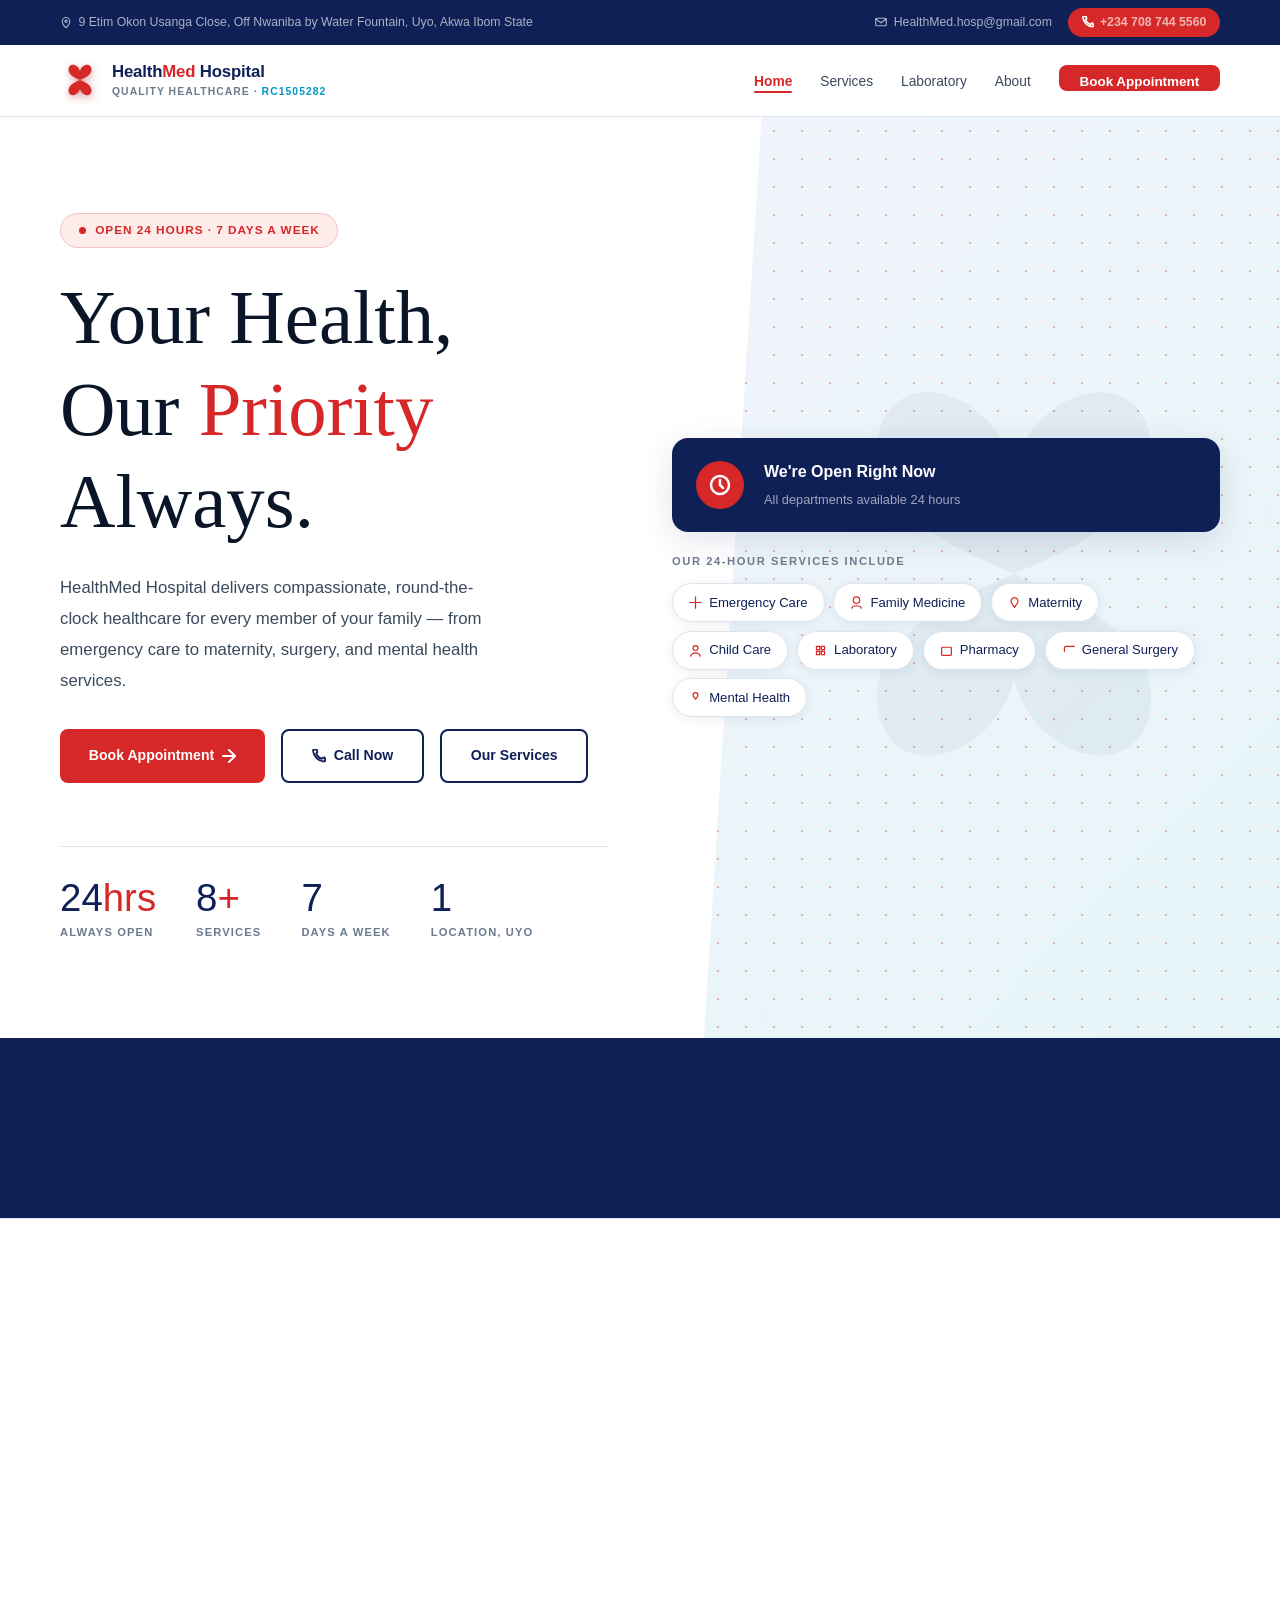
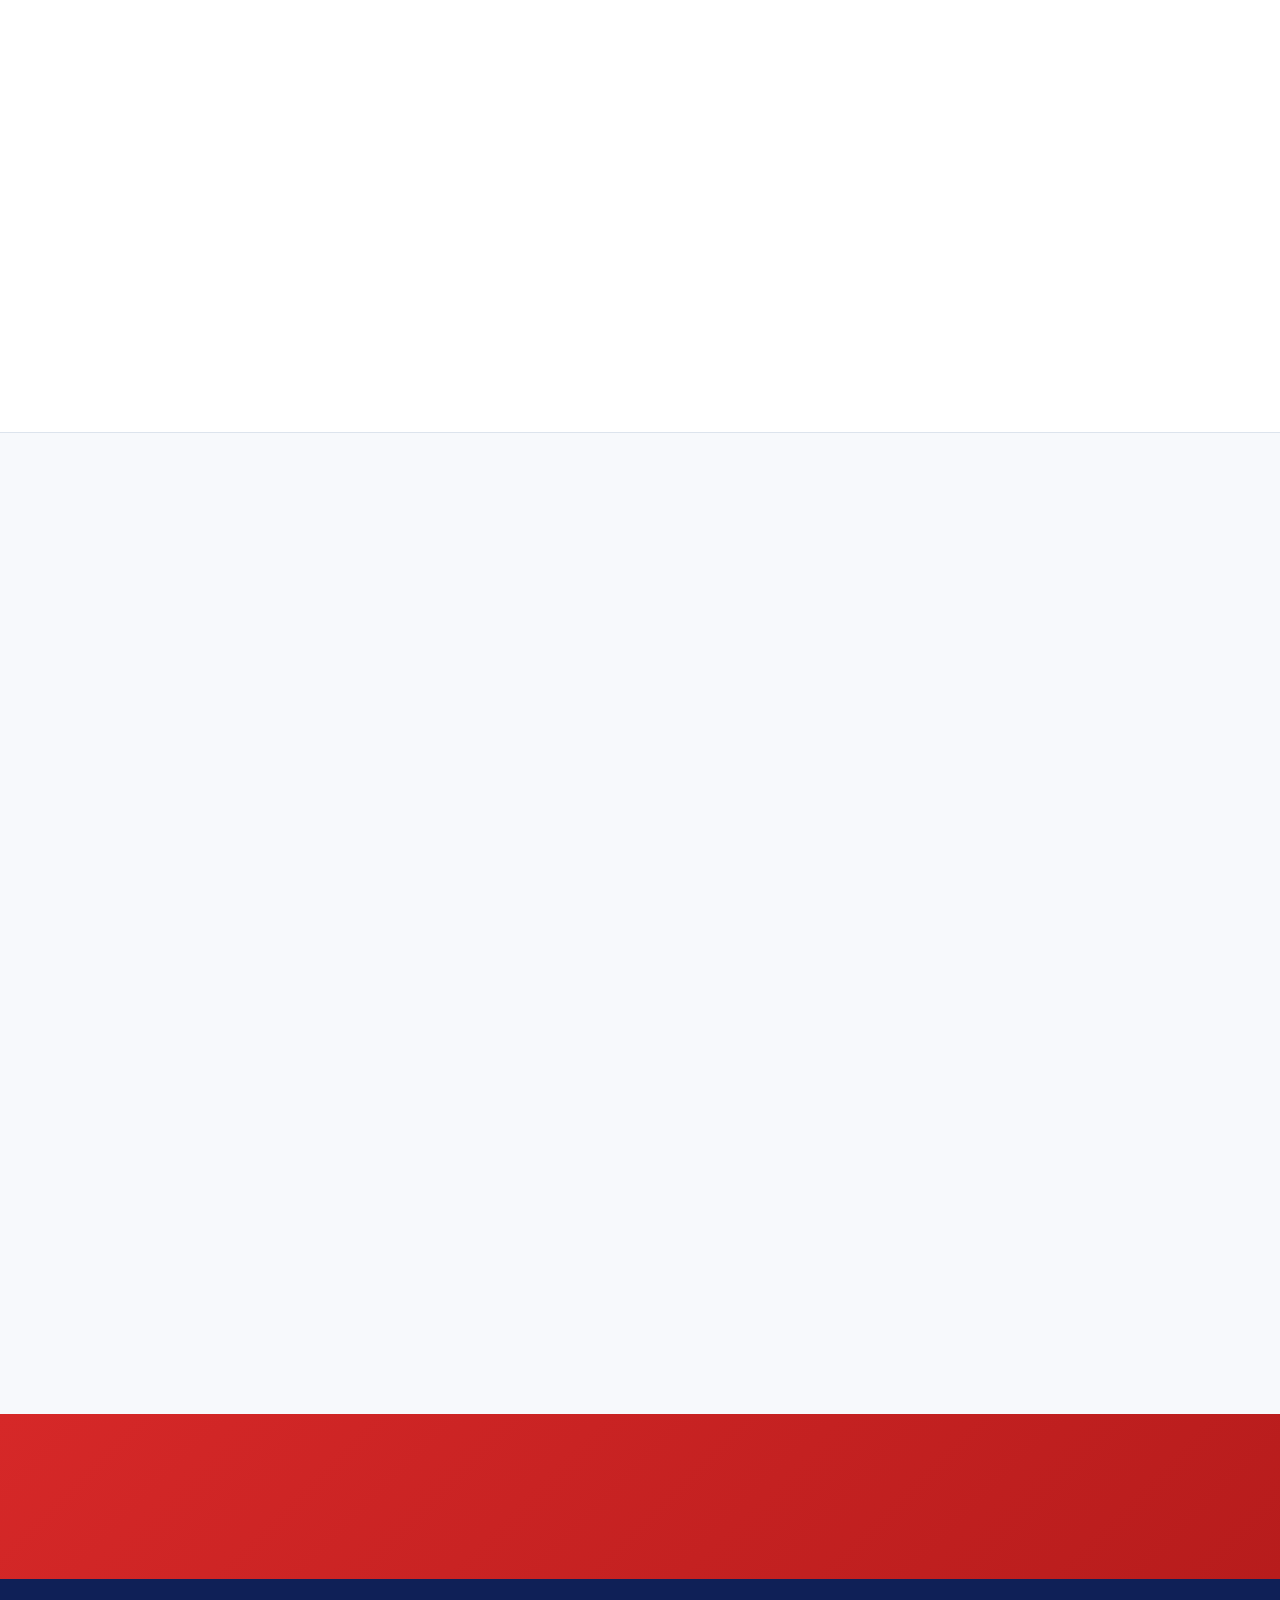
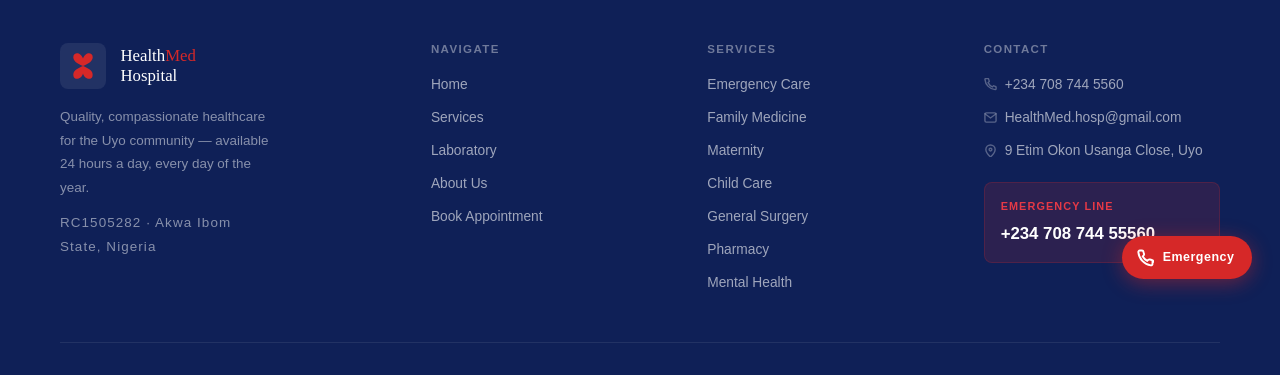
==== commit 83af1cc1: "Remove facility gallery and infrastructure sections Removed the facility gallery and infrastructure " ====
--- a/index.html
+++ b/index.html
@@ -386,81 +386,6 @@
   </div>
 </section>
 
-
-
-<div class="divider"></div>
-
-<!-- FACILITY GALLERY -->
-<section class="facility-gallery">
-  <div class="container">
-    <div class="facility-intro">
-      <div class="section-tag reveal">Our Facilities</div>
-      <h2 class="reveal" style="transition-delay:0.1s;">See where we care for you.</h2>
-      <p class="reveal" style="transition-delay:0.2s;">Our hospital is equipped with modern departments, essential medical equipment, and reliable infrastructure to ensure quality care at all times.</p>
-    </div>
-    <div class="photo-grid-3 stagger">
-      <div class="photo-placeholder reveal">
-        <svg viewBox="0 0 24 24" fill="none" stroke="currentColor" stroke-width="1.5" stroke-linecap="round"><path d="M12 2v20M2 12h20"/><circle cx="12" cy="12" r="3"/></svg>
-        <div class="photo-placeholder-label">Emergency Unit</div>
-        <div class="photo-placeholder-desc">Photo placeholder — 24/7 emergency care area</div>
-      </div>
-      <div class="photo-placeholder reveal">
-        <svg viewBox="0 0 24 24" fill="none" stroke="currentColor" stroke-width="1.5" stroke-linecap="round"><path d="M3 21h18M4 18h16M6 18v-8a2 2 0 0 1 2-2h8a2 2 0 0 1 2 2v8"/><path d="M9 10h6M9 13h6M9 7h6"/></svg>
-        <div class="photo-placeholder-label">Hospital Ward</div>
-        <div class="photo-placeholder-desc">Photo placeholder — Patient ward beds</div>
-      </div>
-      <div class="photo-placeholder reveal">
-        <svg viewBox="0 0 24 24" fill="none" stroke="currentColor" stroke-width="1.5" stroke-linecap="round"><rect x="3" y="3" width="18" height="18" rx="2"/><path d="M3 9h18M9 3v18M15 3v18"/></svg>
-        <div class="photo-placeholder-label">Operating Theatre</div>
-        <div class="photo-placeholder-desc">Photo placeholder — Surgical theatre</div>
-      </div>
-      <div class="photo-placeholder reveal">
-        <svg viewBox="0 0 24 24" fill="none" stroke="currentColor" stroke-width="1.5" stroke-linecap="round"><path d="M22 12h-4l-3 9L9 3l-3 9H2"/></svg>
-        <div class="photo-placeholder-label">Vital Signs Monitor</div>
-        <div class="photo-placeholder-desc">Photo placeholder — Patient monitoring equipment</div>
-      </div>
-      <div class="photo-placeholder reveal">
-        <svg viewBox="0 0 24 24" fill="none" stroke="currentColor" stroke-width="1.5" stroke-linecap="round"><circle cx="12" cy="5" r="3"/><path d="M12 8v13M8 13h8M7 18h10"/></svg>
-        <div class="photo-placeholder-label">Infant Warmers</div>
-        <div class="photo-placeholder-desc">Photo placeholder — Neonatal warming unit</div>
-      </div>
-      <div class="photo-placeholder reveal">
-        <svg viewBox="0 0 24 24" fill="none" stroke="currentColor" stroke-width="1.5" stroke-linecap="round"><path d="M17 21v-2a4 4 0 0 0-4-4H5a4 4 0 0 0-4 4v2"/><circle cx="9" cy="7" r="4"/><path d="M23 21v-2a4 4 0 0 0-3-3.87"/></svg>
-        <div class="photo-placeholder-label">Dr. Consulting Room</div>
-        <div class="photo-placeholder-desc">Photo placeholder — Doctor's examination room</div>
-      </div>
-    </div>
-  </div>
-</section>
-
-<div class="divider"></div>
-
-<!-- INFRASTRUCTURE -->
-<section class="infra-section">
-  <div class="container">
-    <div class="section-tag reveal">Hospital Infrastructure</div>
-    <h2 class="reveal" style="transition-delay:0.1s;">Built to serve you without interruption.</h2>
-    <p class="reveal" style="transition-delay:0.2s; margin-top:1rem;">Our hospital runs on reliable systems that keep every department operational — day and night, rain or shine.</p>
-    <div class="infra-grid stagger">
-      <div class="infra-card">
-        <div class="infra-icon green"><svg viewBox="0 0 24 24" fill="none" stroke="currentColor" stroke-width="2" stroke-linecap="round"><path d="M13 2L3 14h9l-1 8 10-12h-9l1-8z"/></svg></div>
-        <div class="infra-title">Uninterrupted Power Supply</div>
-        <p class="infra-desc">Backup generator + solar power system ensures zero downtime. All critical equipment stays on even during grid outages.</p>
-      </div>
-      <div class="infra-card">
-        <div class="infra-icon blue"><svg viewBox="0 0 24 24" fill="none" stroke="currentColor" stroke-width="2" stroke-linecap="round"><path d="M12 2.69l5.66 5.66a8 8 0 1 1-11.31 0z"/></svg></div>
-        <div class="infra-title">Functioning Water Supply</div>
-        <p class="infra-desc">Clean, running water available across all wards, theatres, and departments — essential for hygiene and patient care.</p>
-      </div>
-      <div class="infra-card">
-        <div class="infra-icon orange"><svg viewBox="0 0 24 24" fill="none" stroke="currentColor" stroke-width="2" stroke-linecap="round"><path d="M9 3H5a2 2 0 0 0-2 2v4m6-6h10a2 2 0 0 1 2 2v4M9 3v18"/><path d="M9 21H5a2 2 0 0 1-2-2v-4"/></svg></div>
-        <div class="infra-title">Onsite Laboratory</div>
-        <p class="infra-desc">Fully equipped diagnostic lab on the premises. Same-day results for blood tests, microscopy, and more — no external referrals needed.</p>
-      </div>
-    </div>
-  </div>
-</section>
-
 <!-- EMERGENCY STRIP -->
 <div class="emergency-strip">
   <div class="container">
@@ -486,12 +411,10 @@
     <div class="footer-grid">
       <div class="footer-col">
         <div class="footer-brand-row">
-          <div class="footer-brand-mark">
-            <svg viewBox="0 0 100 100" xmlns="http://www.w3.org/2000/svg" width="34" height="34">
+          <div class="footer-brand-mark"><svg viewBox="0 0 100 100" xmlns="http://www.w3.org/2000/svg" width="34" height="34">
               <path d="M50 50 C36 44,18 36,22 20 C26 6,46 12,50 28 C54 12,74 6,78 20 C82 36,64 44,50 50Z" fill="#d62828"/>
               <path d="M50 50 C36 56,18 64,22 80 C26 94,46 88,50 72 C54 88,74 94,78 80 C82 64,64 56,50 50Z" fill="#d62828"/>
-            </svg>
-          </div>
+            </svg></div>
           <div class="footer-brand-name">Health<span>Med</span><br/>Hospital</div>
         </div>
         <p>Quality, compassionate healthcare for the Uyo community — available 24 hours a day, every day of the year.</p>
@@ -522,18 +445,22 @@
       <div class="footer-col">
         <h4>Contact</h4>
         <div class="footer-links">
-          <a href="tel:+2347087445560">+234 708 744 5560</a>
-          <a href="mailto:HealthMed.hosp@gmail.com">HealthMed.hosp@gmail.com</a>
-          <a href="contact.html">9 Etim Okon Usanga Close, Uyo</a>
+          <a href="tel:+2347087445560">
+            <svg viewBox="0 0 14 14" fill="none" stroke="currentColor" stroke-width="1.5" stroke-linecap="round"><path d="M13 9.5v2a1 1 0 0 1-1 1A12 12 0 0 1 1 1.5 1 1 0 0 1 2 .5h2a1 1 0 0 1 1 .8L5.6 3a.8.8 0 0 1-.2.9L4.4 5A9.6 9.6 0 0 0 9 9.6l.9-.9a.8.8 0 0 1 .9-.2l1.8.7A1 1 0 0 1 13 10z"/></svg>
+            +234 708 744 5560
+          </a>
+          <a href="mailto:HealthMed.hosp@gmail.com">
+            <svg viewBox="0 0 14 14" fill="none" stroke="currentColor" stroke-width="1.5" stroke-linecap="round"><rect x="1" y="2" width="12" height="10" rx="1.5"/><path d="M1 3l6 4.5L13 3"/></svg>
+            HealthMed.hosp@gmail.com
+          </a>
+          <a href="contact.html">
+            <svg viewBox="0 0 14 14" fill="none" stroke="currentColor" stroke-width="1.5" stroke-linecap="round"><path d="M7 1C4.24 1 2 3.24 2 6c0 3.5 5 8 5 8s5-4.5 5-8c0-2.76-2.24-5-5-5zm0 6.5a1.5 1.5 0 1 1 0-3 1.5 1.5 0 0 1 0 3z"/></svg>
+            9 Etim Okon Usanga Close, Uyo
+          </a>
         </div>
         <div style="margin-top:1.25rem;padding:0.85rem 1rem;background:rgba(214,40,40,0.15);border-radius:8px;border:1px solid rgba(214,40,40,0.2);">
           <div style="font-size:0.68rem;font-weight:700;letter-spacing:0.1em;text-transform:uppercase;color:#e63946;margin-bottom:0.3rem;">Emergency Line</div>
-          <a href="tel:+2347087445560" style="font-size:1.05rem;font-weight:700;color:#e63946;">+234 708 744 5560</a>
-        </div>
-      </div>
-    </div>
-  </div>
-</footer>
+          <a href="tel:+2347087445560" style="font-size:1.05rem;font-weight:700;color:white;">+234 708 744 55560</a></div></div></div></footer>
 <script src="script.js"></script>
 
 <!-- Floating Emergency Call Button -->
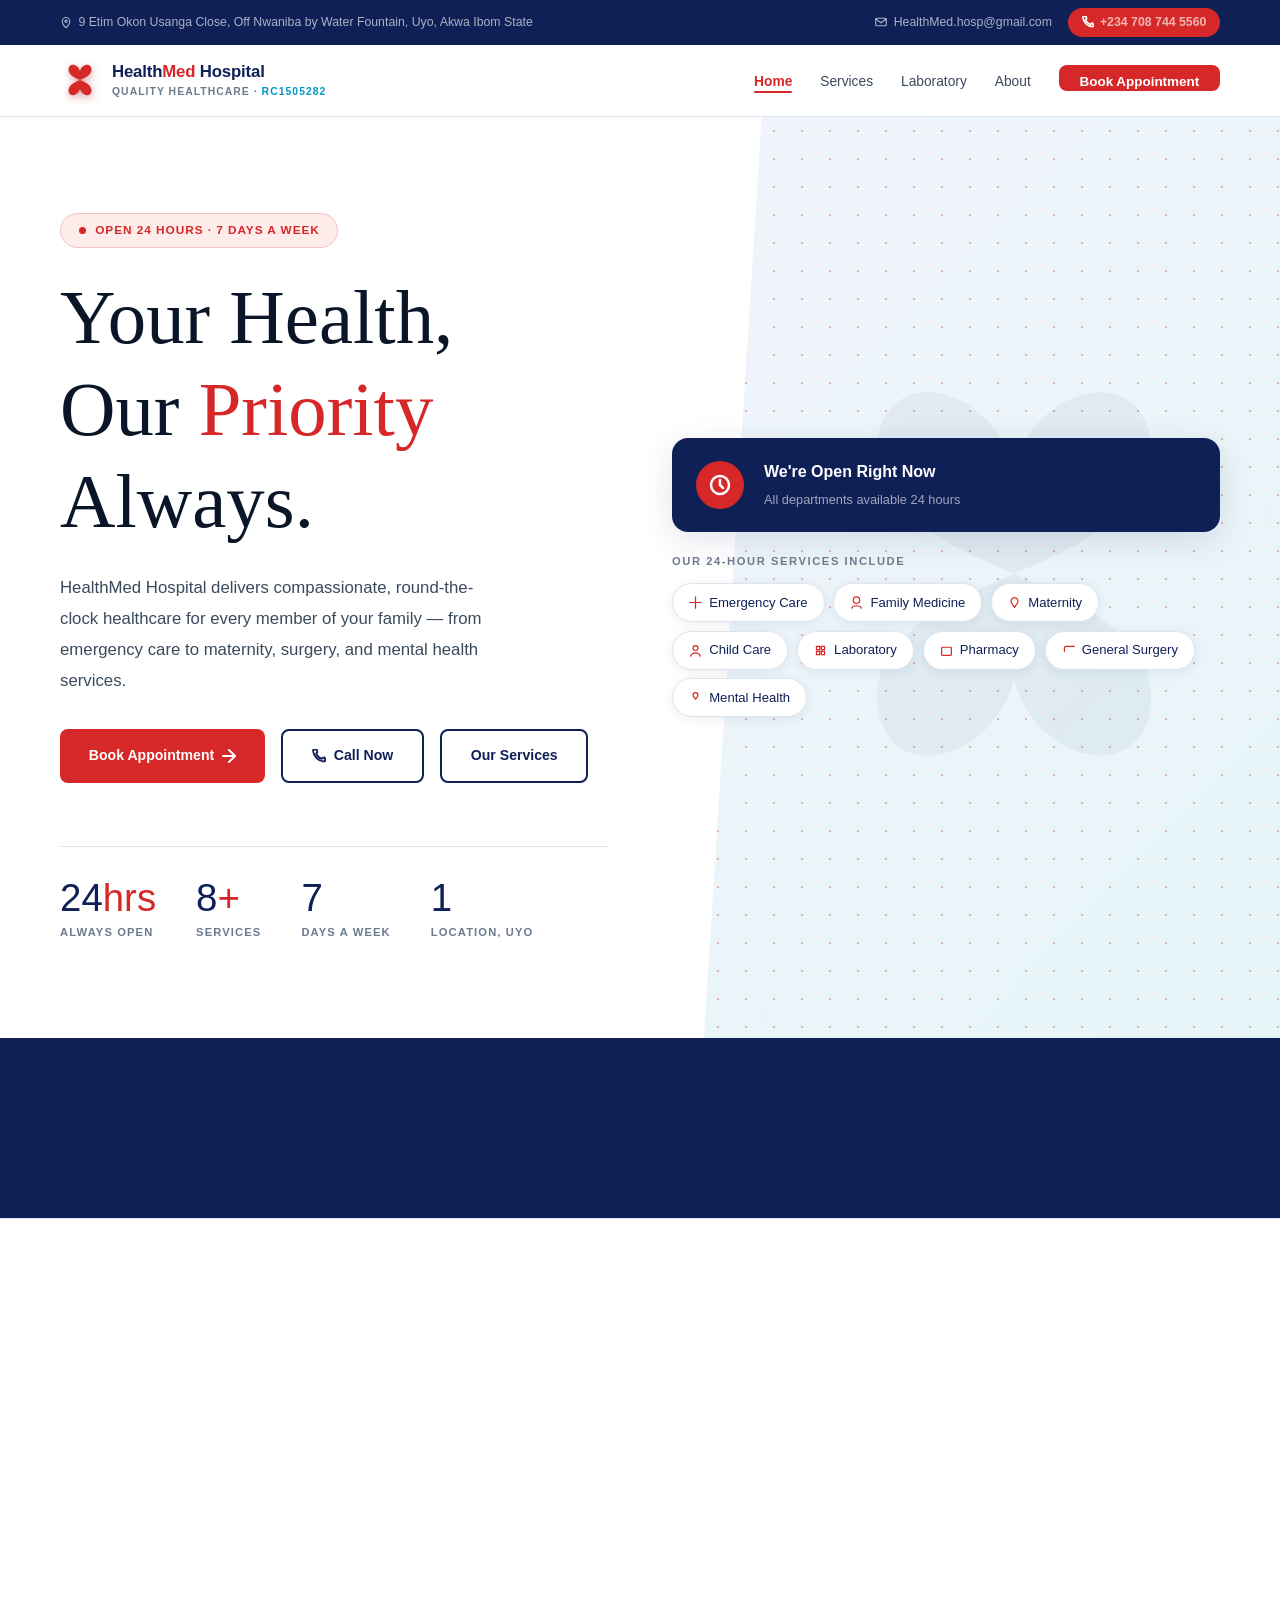
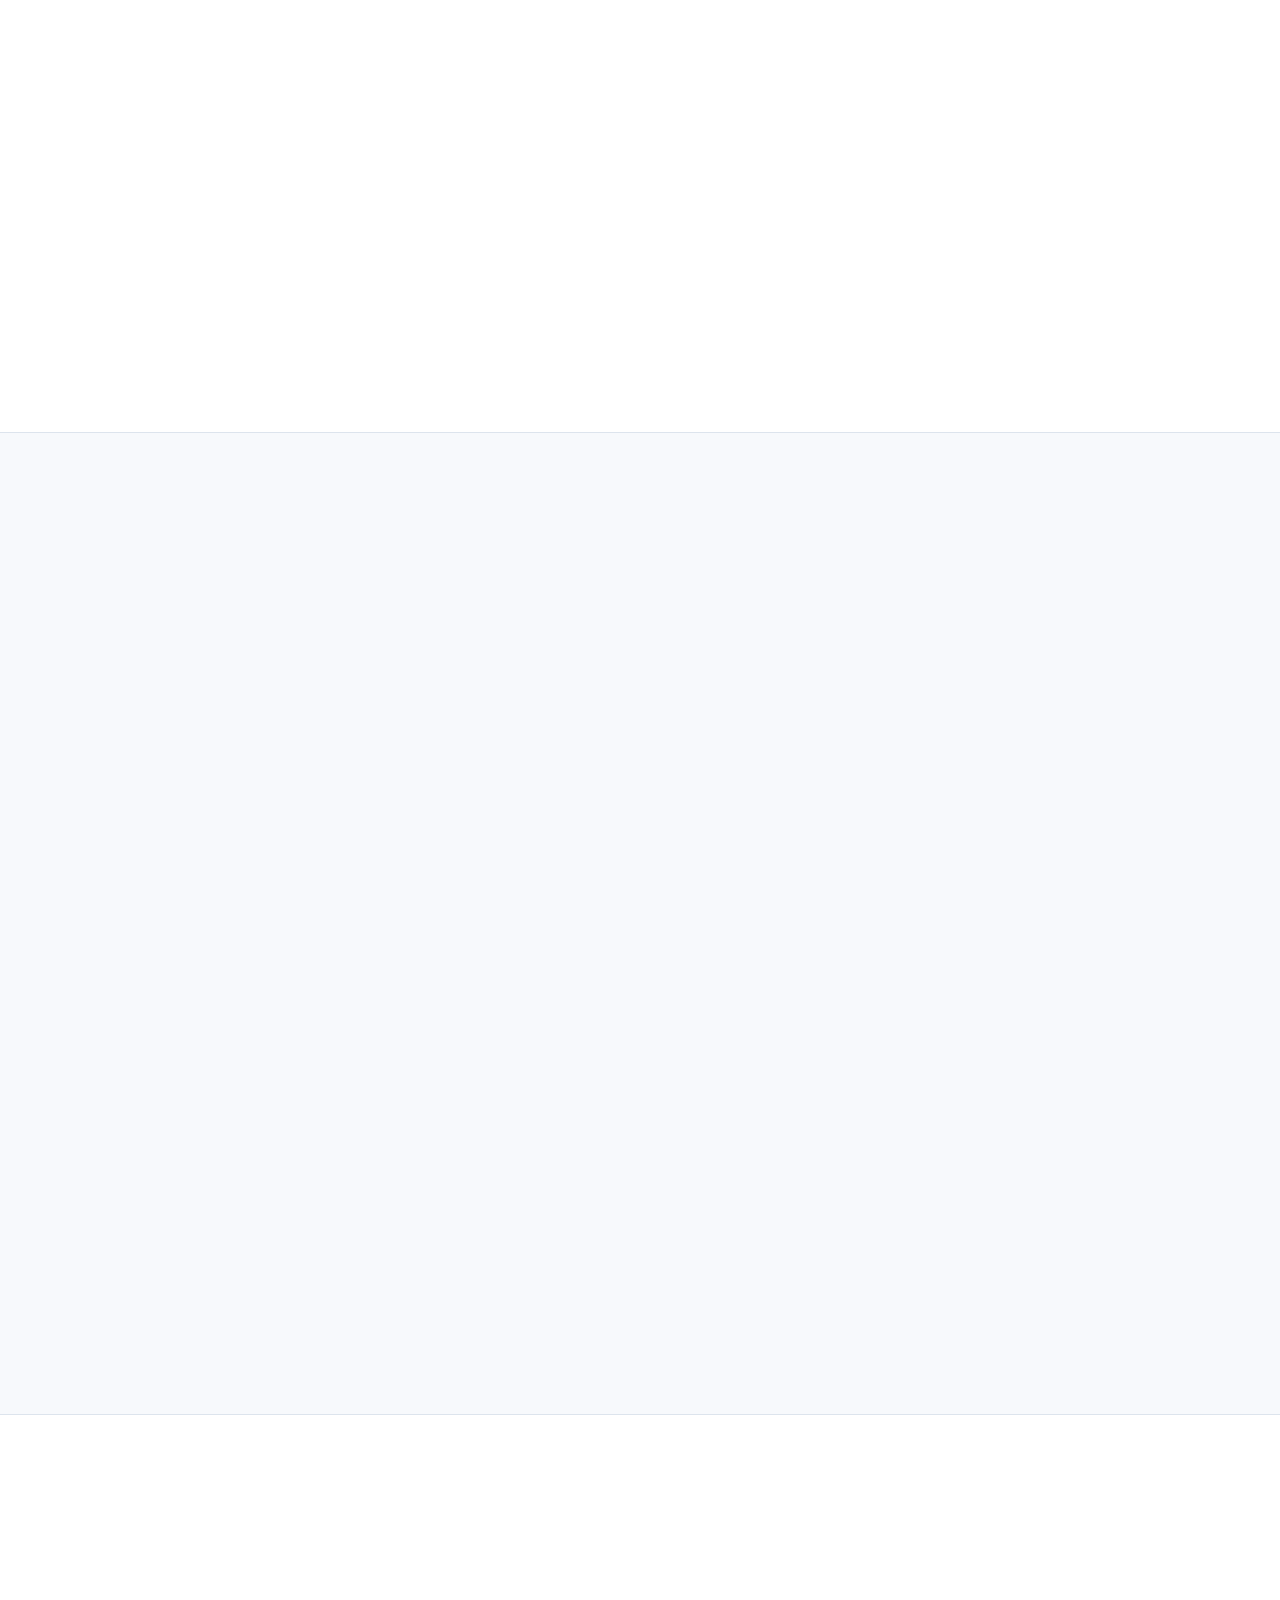
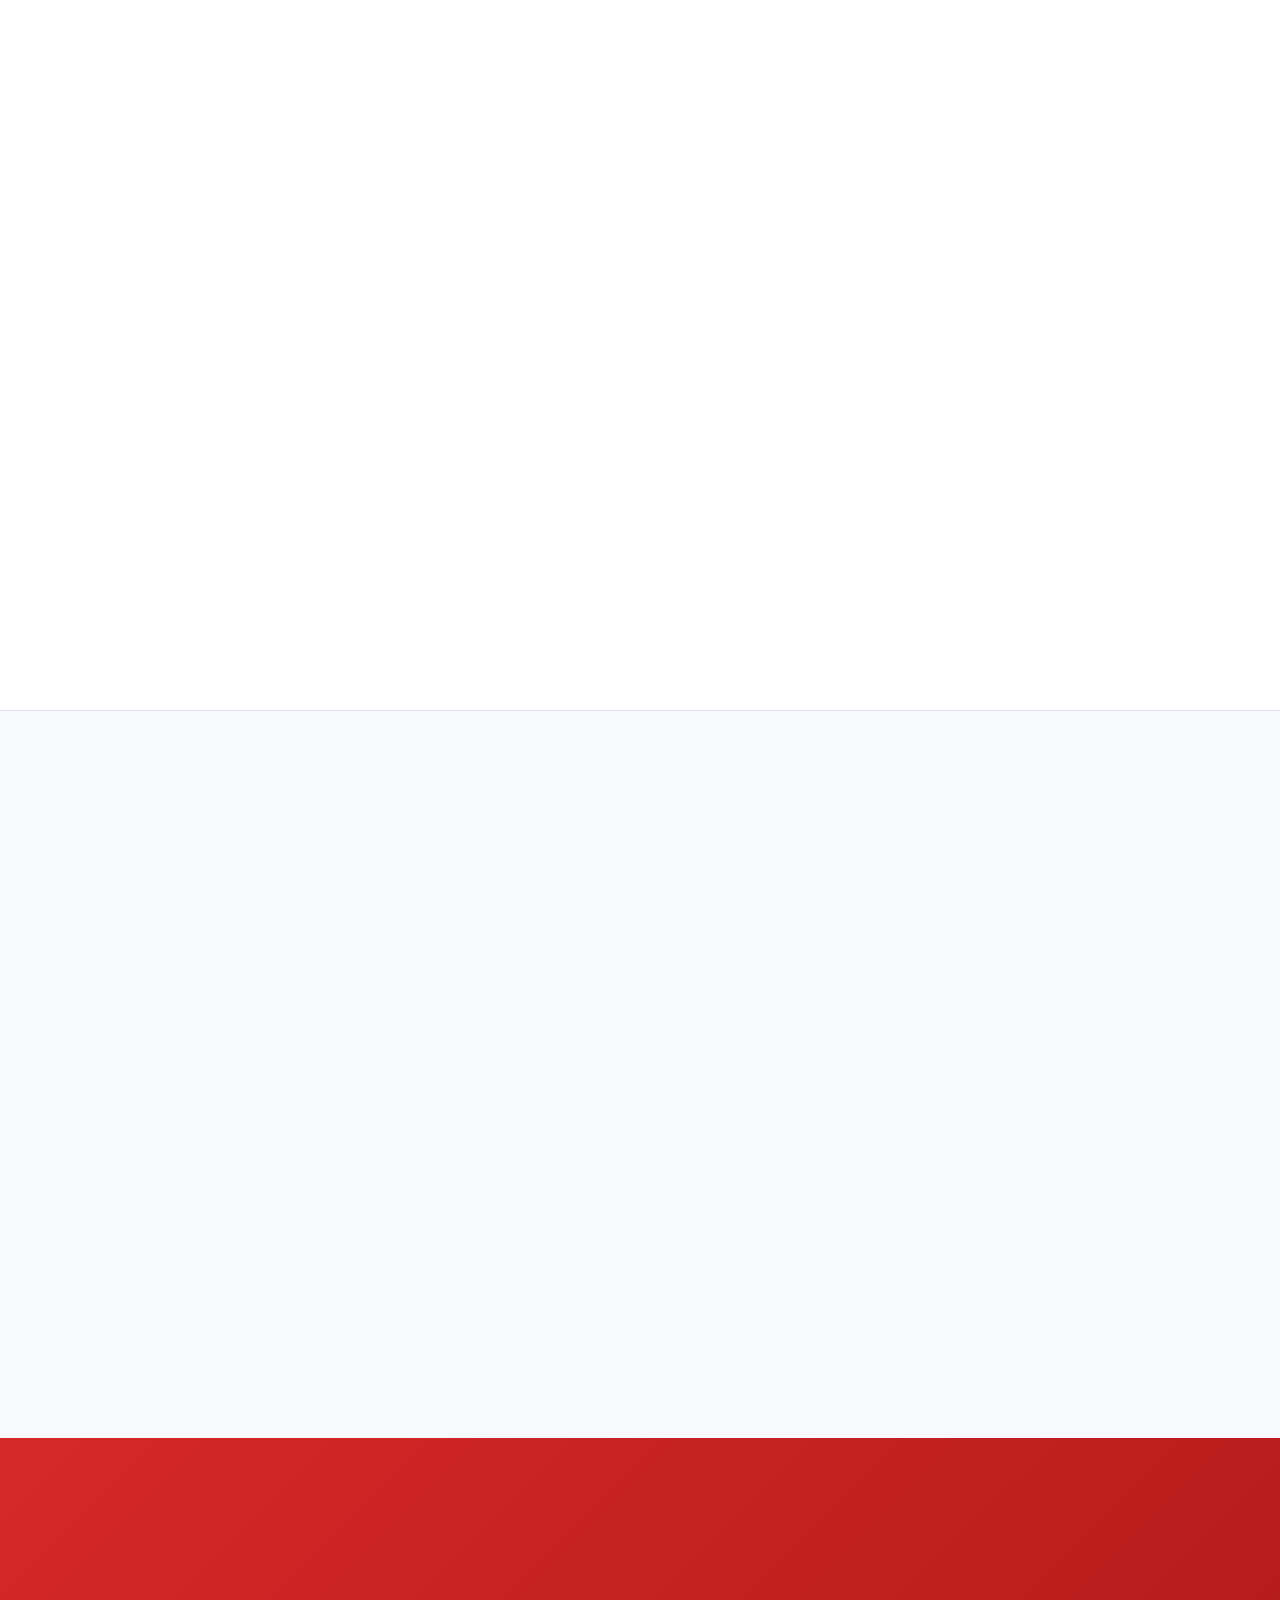
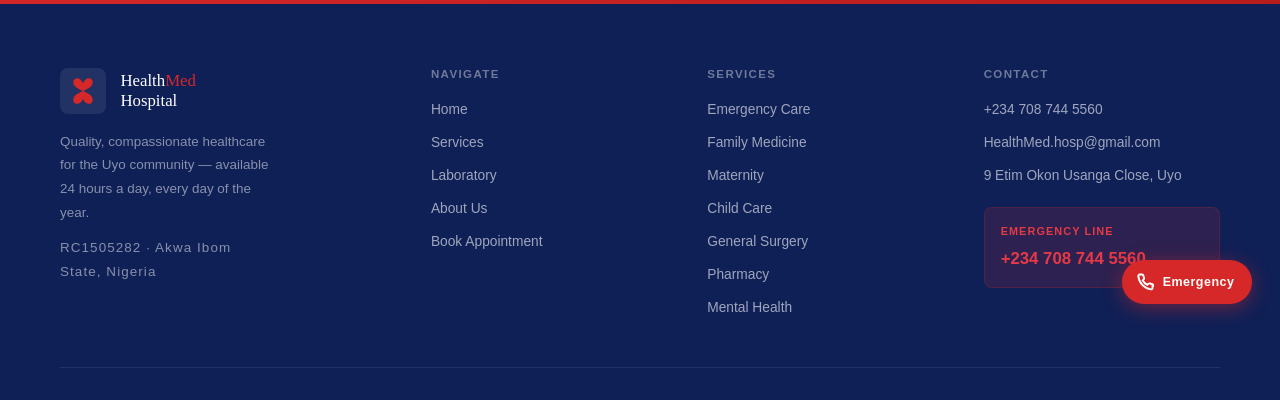
==== commit 55fd4325: "Enhance index.html with new sections and updates Added facility gallery and infrastructure sections " ====
--- a/index.html
+++ b/index.html
@@ -386,6 +386,81 @@
   </div>
 </section>
 
+
+
+<div class="divider"></div>
+
+<!-- FACILITY GALLERY -->
+<section class="facility-gallery">
+  <div class="container">
+    <div class="facility-intro">
+      <div class="section-tag reveal">Our Facilities</div>
+      <h2 class="reveal" style="transition-delay:0.1s;">See where we care for you.</h2>
+      <p class="reveal" style="transition-delay:0.2s;">Our hospital is equipped with modern departments, essential medical equipment, and reliable infrastructure to ensure quality care at all times.</p>
+    </div>
+    <div class="photo-grid-3 stagger">
+      <div class="photo-placeholder reveal">
+        <svg viewBox="0 0 24 24" fill="none" stroke="currentColor" stroke-width="1.5" stroke-linecap="round"><path d="M12 2v20M2 12h20"/><circle cx="12" cy="12" r="3"/></svg>
+        <div class="photo-placeholder-label">Emergency Unit</div>
+        <div class="photo-placeholder-desc">Photo placeholder — 24/7 emergency care area</div>
+      </div>
+      <div class="photo-placeholder reveal">
+        <svg viewBox="0 0 24 24" fill="none" stroke="currentColor" stroke-width="1.5" stroke-linecap="round"><path d="M3 21h18M4 18h16M6 18v-8a2 2 0 0 1 2-2h8a2 2 0 0 1 2 2v8"/><path d="M9 10h6M9 13h6M9 7h6"/></svg>
+        <div class="photo-placeholder-label">Hospital Ward</div>
+        <div class="photo-placeholder-desc">Photo placeholder — Patient ward beds</div>
+      </div>
+      <div class="photo-placeholder reveal">
+        <svg viewBox="0 0 24 24" fill="none" stroke="currentColor" stroke-width="1.5" stroke-linecap="round"><rect x="3" y="3" width="18" height="18" rx="2"/><path d="M3 9h18M9 3v18M15 3v18"/></svg>
+        <div class="photo-placeholder-label">Operating Theatre</div>
+        <div class="photo-placeholder-desc">Photo placeholder — Surgical theatre</div>
+      </div>
+      <div class="photo-placeholder reveal">
+        <svg viewBox="0 0 24 24" fill="none" stroke="currentColor" stroke-width="1.5" stroke-linecap="round"><path d="M22 12h-4l-3 9L9 3l-3 9H2"/></svg>
+        <div class="photo-placeholder-label">Vital Signs Monitor</div>
+        <div class="photo-placeholder-desc">Photo placeholder — Patient monitoring equipment</div>
+      </div>
+      <div class="photo-placeholder reveal">
+        <svg viewBox="0 0 24 24" fill="none" stroke="currentColor" stroke-width="1.5" stroke-linecap="round"><circle cx="12" cy="5" r="3"/><path d="M12 8v13M8 13h8M7 18h10"/></svg>
+        <div class="photo-placeholder-label">Infant Warmers</div>
+        <div class="photo-placeholder-desc">Photo placeholder — Neonatal warming unit</div>
+      </div>
+      <div class="photo-placeholder reveal">
+        <svg viewBox="0 0 24 24" fill="none" stroke="currentColor" stroke-width="1.5" stroke-linecap="round"><path d="M17 21v-2a4 4 0 0 0-4-4H5a4 4 0 0 0-4 4v2"/><circle cx="9" cy="7" r="4"/><path d="M23 21v-2a4 4 0 0 0-3-3.87"/></svg>
+        <div class="photo-placeholder-label">Dr. Consulting Room</div>
+        <div class="photo-placeholder-desc">Photo placeholder — Doctor's examination room</div>
+      </div>
+    </div>
+  </div>
+</section>
+
+<div class="divider"></div>
+
+<!-- INFRASTRUCTURE -->
+<section class="infra-section">
+  <div class="container">
+    <div class="section-tag reveal">Hospital Infrastructure</div>
+    <h2 class="reveal" style="transition-delay:0.1s;">Built to serve you without interruption.</h2>
+    <p class="reveal" style="transition-delay:0.2s; margin-top:1rem;">Our hospital runs on reliable systems that keep every department operational — day and night, rain or shine.</p>
+    <div class="infra-grid stagger">
+      <div class="infra-card">
+        <div class="infra-icon green"><svg viewBox="0 0 24 24" fill="none" stroke="currentColor" stroke-width="2" stroke-linecap="round"><path d="M13 2L3 14h9l-1 8 10-12h-9l1-8z"/></svg></div>
+        <div class="infra-title">Uninterrupted Power Supply</div>
+        <p class="infra-desc">Backup generator + solar power system ensures zero downtime. All critical equipment stays on even during grid outages.</p>
+      </div>
+      <div class="infra-card">
+        <div class="infra-icon blue"><svg viewBox="0 0 24 24" fill="none" stroke="currentColor" stroke-width="2" stroke-linecap="round"><path d="M12 2.69l5.66 5.66a8 8 0 1 1-11.31 0z"/></svg></div>
+        <div class="infra-title">Functioning Water Supply</div>
+        <p class="infra-desc">Clean, running water available across all wards, theatres, and departments — essential for hygiene and patient care.</p>
+      </div>
+      <div class="infra-card">
+        <div class="infra-icon orange"><svg viewBox="0 0 24 24" fill="none" stroke="currentColor" stroke-width="2" stroke-linecap="round"><path d="M9 3H5a2 2 0 0 0-2 2v4m6-6h10a2 2 0 0 1 2 2v4M9 3v18"/><path d="M9 21H5a2 2 0 0 1-2-2v-4"/></svg></div>
+        <div class="infra-title">Onsite Laboratory</div>
+        <p class="infra-desc">Fully equipped diagnostic lab on the premises. Same-day results for blood tests, microscopy, and more — no external referrals needed.</p>
+      </div>
+    </div>
+  </div>
+</section>
+
 <!-- EMERGENCY STRIP -->
 <div class="emergency-strip">
   <div class="container">
@@ -411,10 +486,12 @@
     <div class="footer-grid">
       <div class="footer-col">
         <div class="footer-brand-row">
-          <div class="footer-brand-mark"><svg viewBox="0 0 100 100" xmlns="http://www.w3.org/2000/svg" width="34" height="34">
+          <div class="footer-brand-mark">
+            <svg viewBox="0 0 100 100" xmlns="http://www.w3.org/2000/svg" width="34" height="34">
               <path d="M50 50 C36 44,18 36,22 20 C26 6,46 12,50 28 C54 12,74 6,78 20 C82 36,64 44,50 50Z" fill="#d62828"/>
               <path d="M50 50 C36 56,18 64,22 80 C26 94,46 88,50 72 C54 88,74 94,78 80 C82 64,64 56,50 50Z" fill="#d62828"/>
-            </svg></div>
+            </svg>
+          </div>
           <div class="footer-brand-name">Health<span>Med</span><br/>Hospital</div>
         </div>
         <p>Quality, compassionate healthcare for the Uyo community — available 24 hours a day, every day of the year.</p>
@@ -445,22 +522,18 @@
       <div class="footer-col">
         <h4>Contact</h4>
         <div class="footer-links">
-          <a href="tel:+2347087445560">
-            <svg viewBox="0 0 14 14" fill="none" stroke="currentColor" stroke-width="1.5" stroke-linecap="round"><path d="M13 9.5v2a1 1 0 0 1-1 1A12 12 0 0 1 1 1.5 1 1 0 0 1 2 .5h2a1 1 0 0 1 1 .8L5.6 3a.8.8 0 0 1-.2.9L4.4 5A9.6 9.6 0 0 0 9 9.6l.9-.9a.8.8 0 0 1 .9-.2l1.8.7A1 1 0 0 1 13 10z"/></svg>
-            +234 708 744 5560
-          </a>
-          <a href="mailto:HealthMed.hosp@gmail.com">
-            <svg viewBox="0 0 14 14" fill="none" stroke="currentColor" stroke-width="1.5" stroke-linecap="round"><rect x="1" y="2" width="12" height="10" rx="1.5"/><path d="M1 3l6 4.5L13 3"/></svg>
-            HealthMed.hosp@gmail.com
-          </a>
-          <a href="contact.html">
-            <svg viewBox="0 0 14 14" fill="none" stroke="currentColor" stroke-width="1.5" stroke-linecap="round"><path d="M7 1C4.24 1 2 3.24 2 6c0 3.5 5 8 5 8s5-4.5 5-8c0-2.76-2.24-5-5-5zm0 6.5a1.5 1.5 0 1 1 0-3 1.5 1.5 0 0 1 0 3z"/></svg>
-            9 Etim Okon Usanga Close, Uyo
-          </a>
+          <a href="tel:+2347087445560">+234 708 744 5560</a>
+          <a href="mailto:HealthMed.hosp@gmail.com">HealthMed.hosp@gmail.com</a>
+          <a href="contact.html">9 Etim Okon Usanga Close, Uyo</a>
         </div>
         <div style="margin-top:1.25rem;padding:0.85rem 1rem;background:rgba(214,40,40,0.15);border-radius:8px;border:1px solid rgba(214,40,40,0.2);">
           <div style="font-size:0.68rem;font-weight:700;letter-spacing:0.1em;text-transform:uppercase;color:#e63946;margin-bottom:0.3rem;">Emergency Line</div>
-          <a href="tel:+2347087445560" style="font-size:1.05rem;font-weight:700;color:white;">+234 708 744 55560</a></div></div></div></footer>
+          <a href="tel:+2347087445560" style="font-size:1.05rem;font-weight:700;color:#e63946;">+234 708 744 5560</a>
+        </div>
+      </div>
+    </div>
+  </div>
+</footer>
 <script src="script.js"></script>
 
 <!-- Floating Emergency Call Button -->
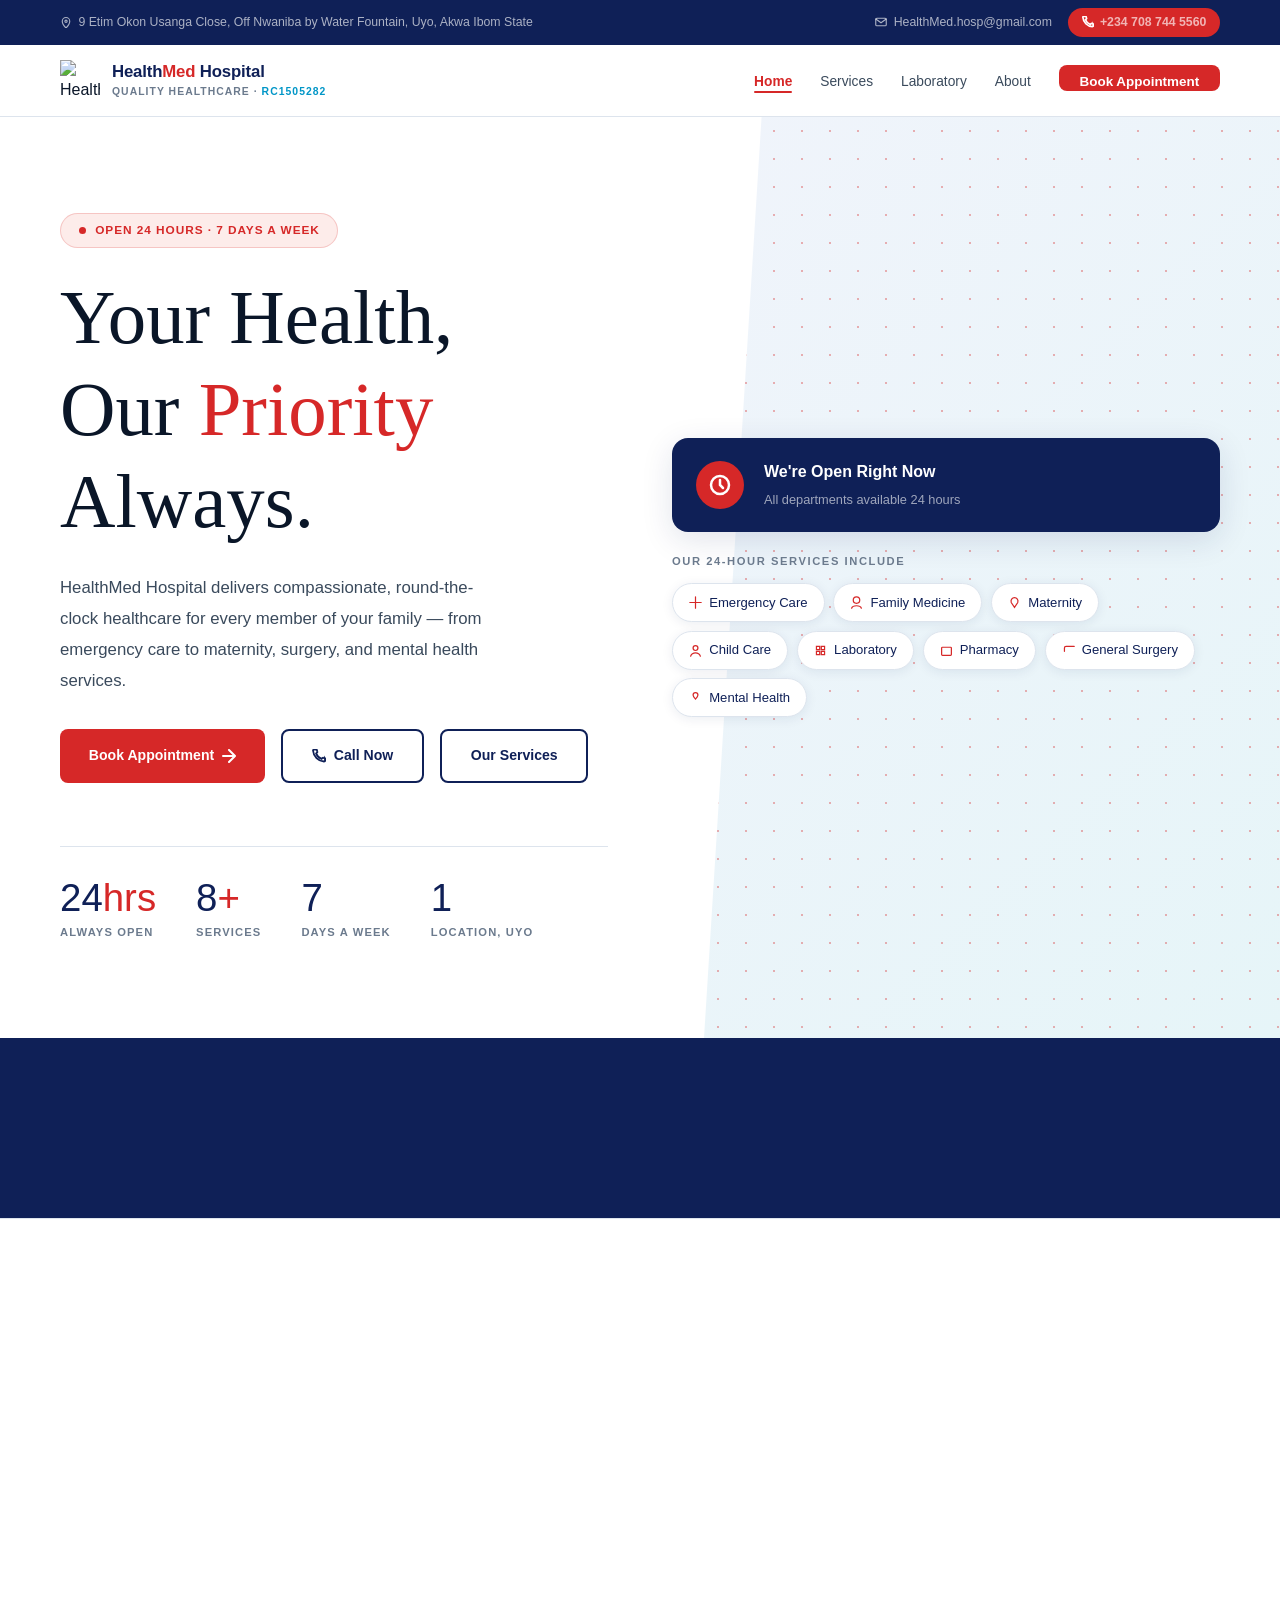
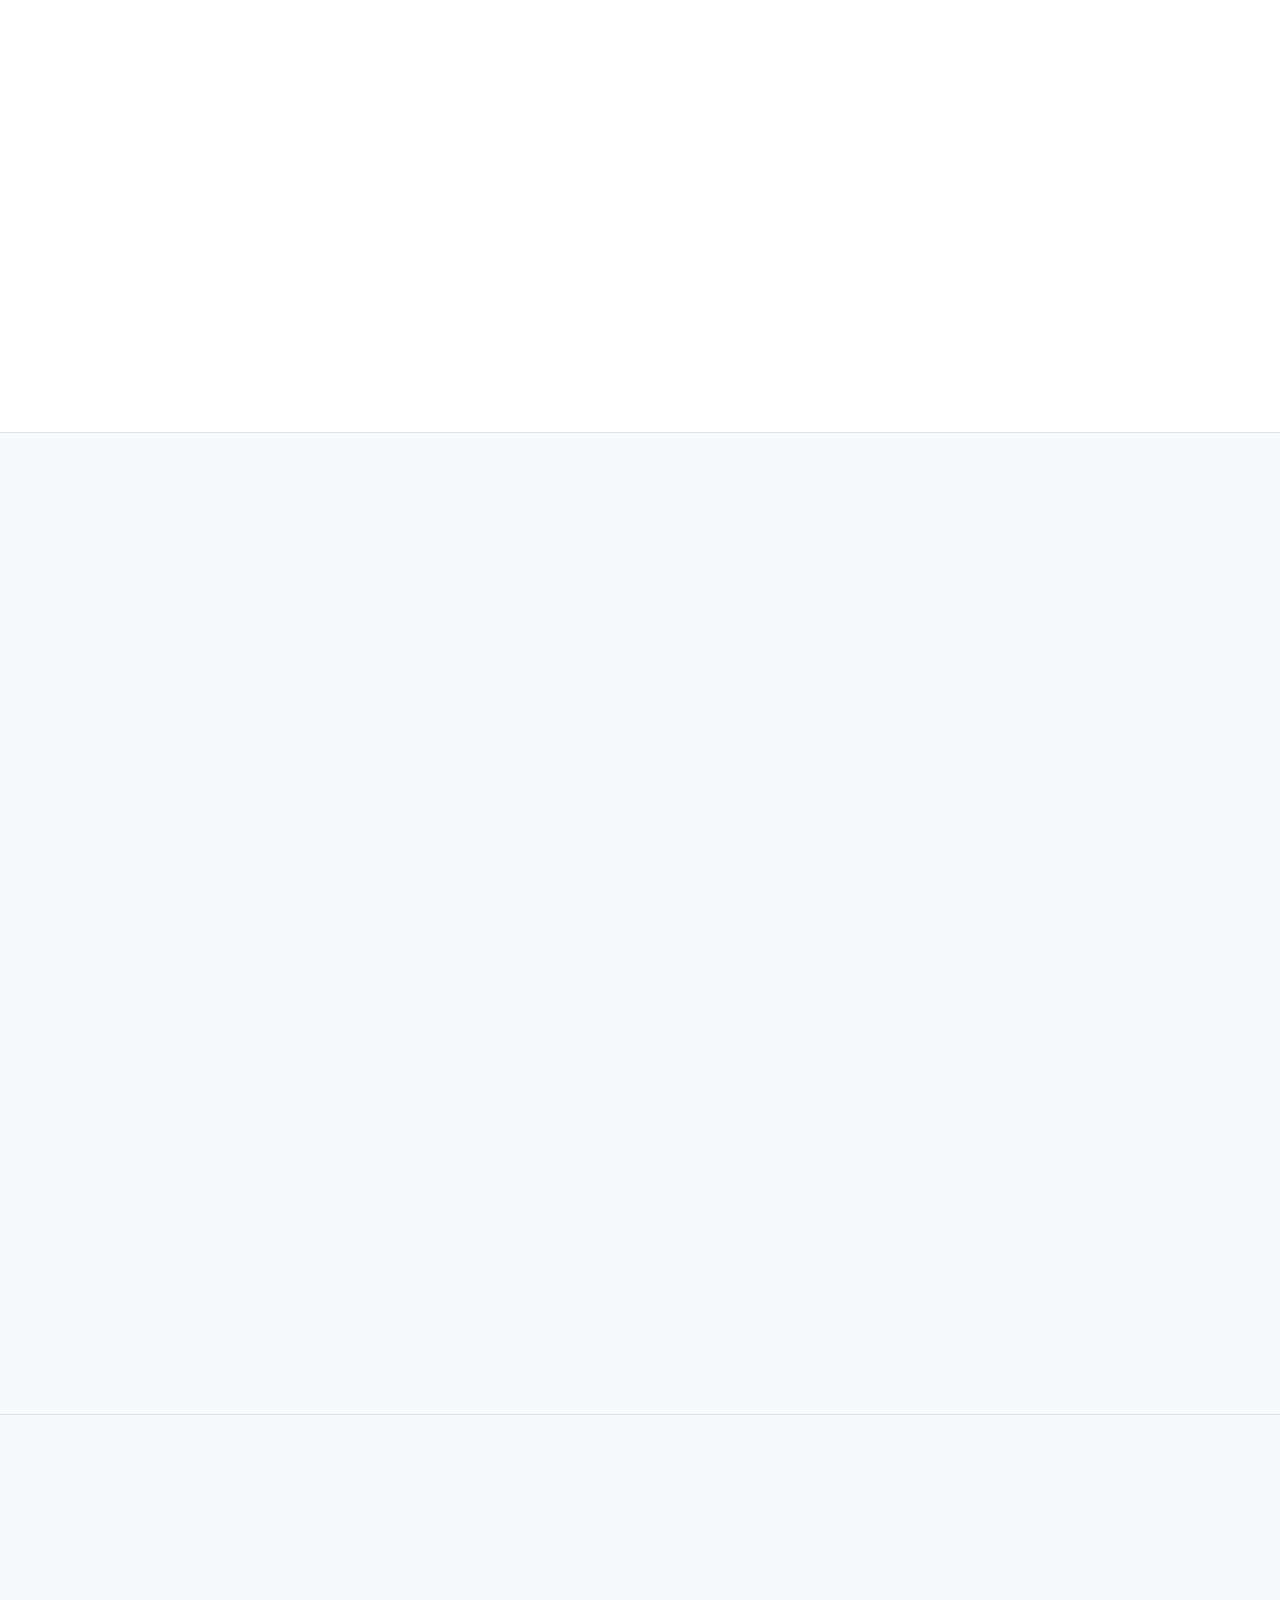
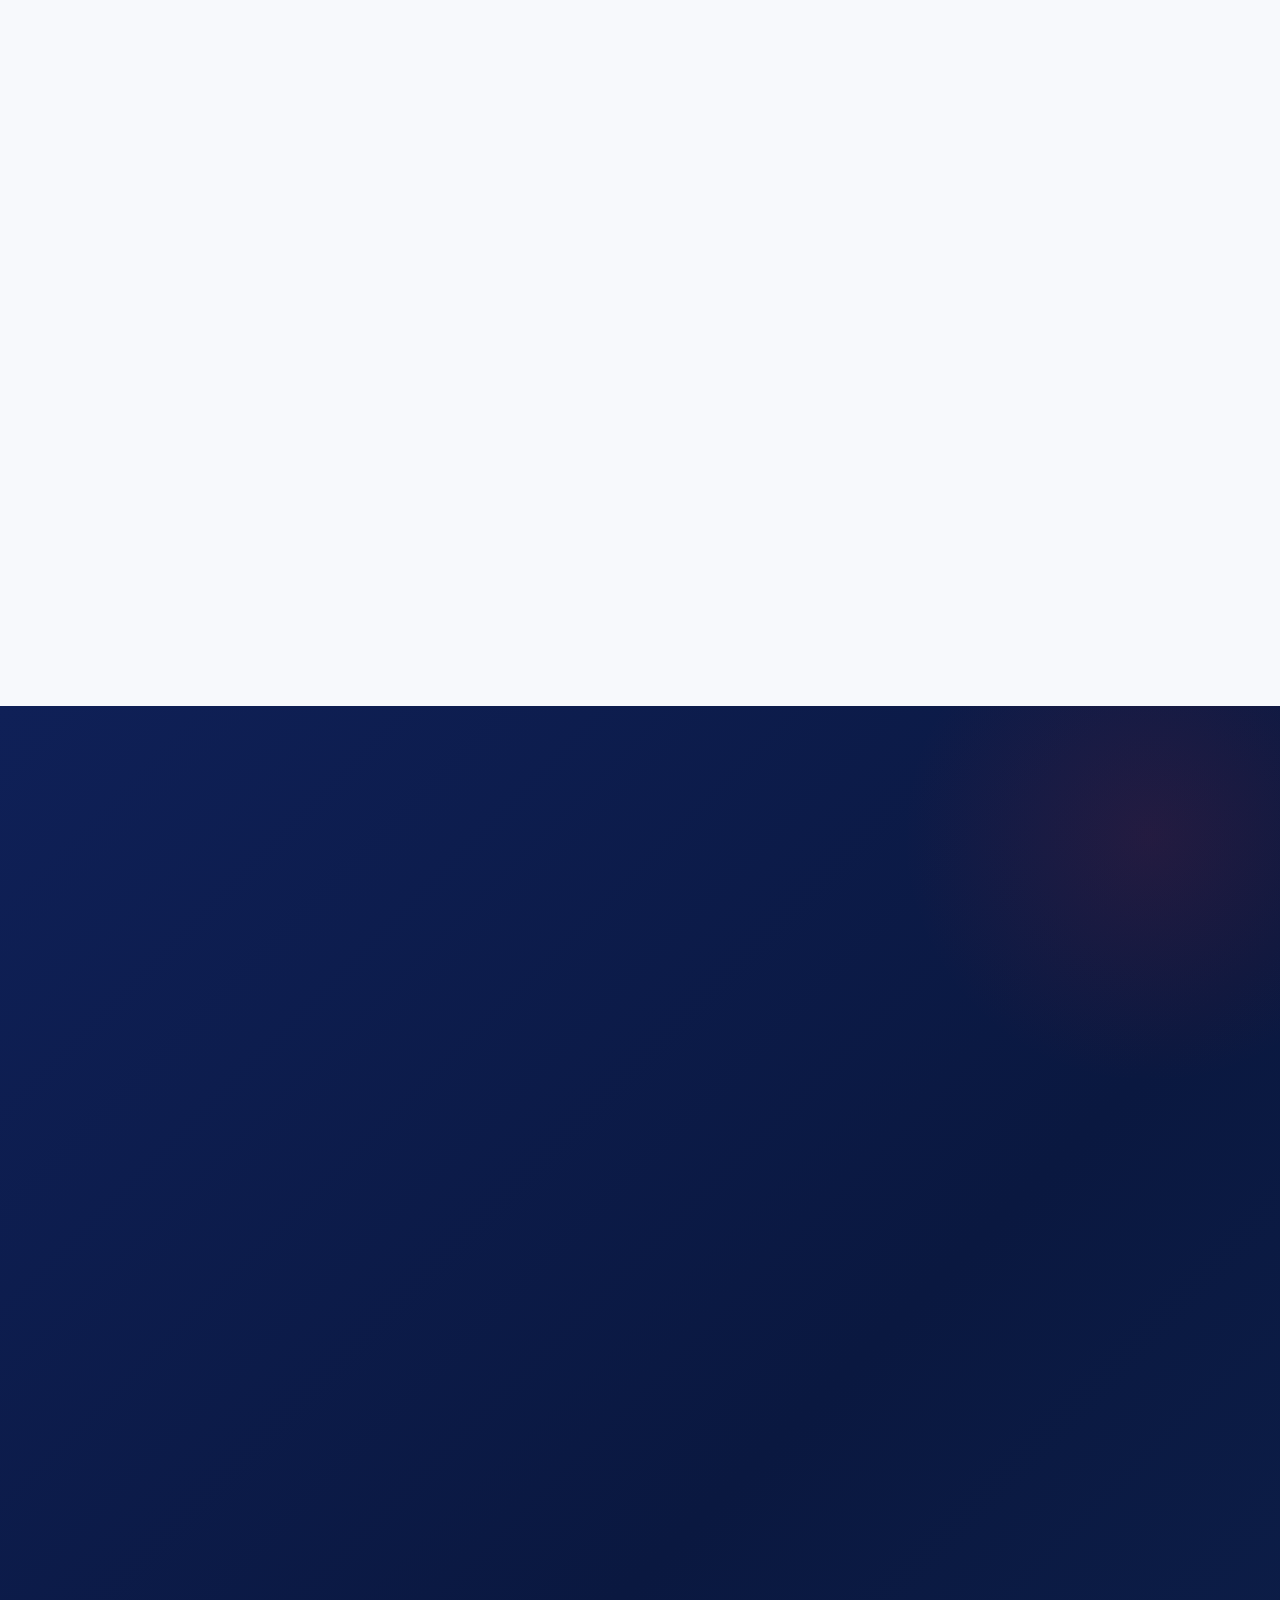
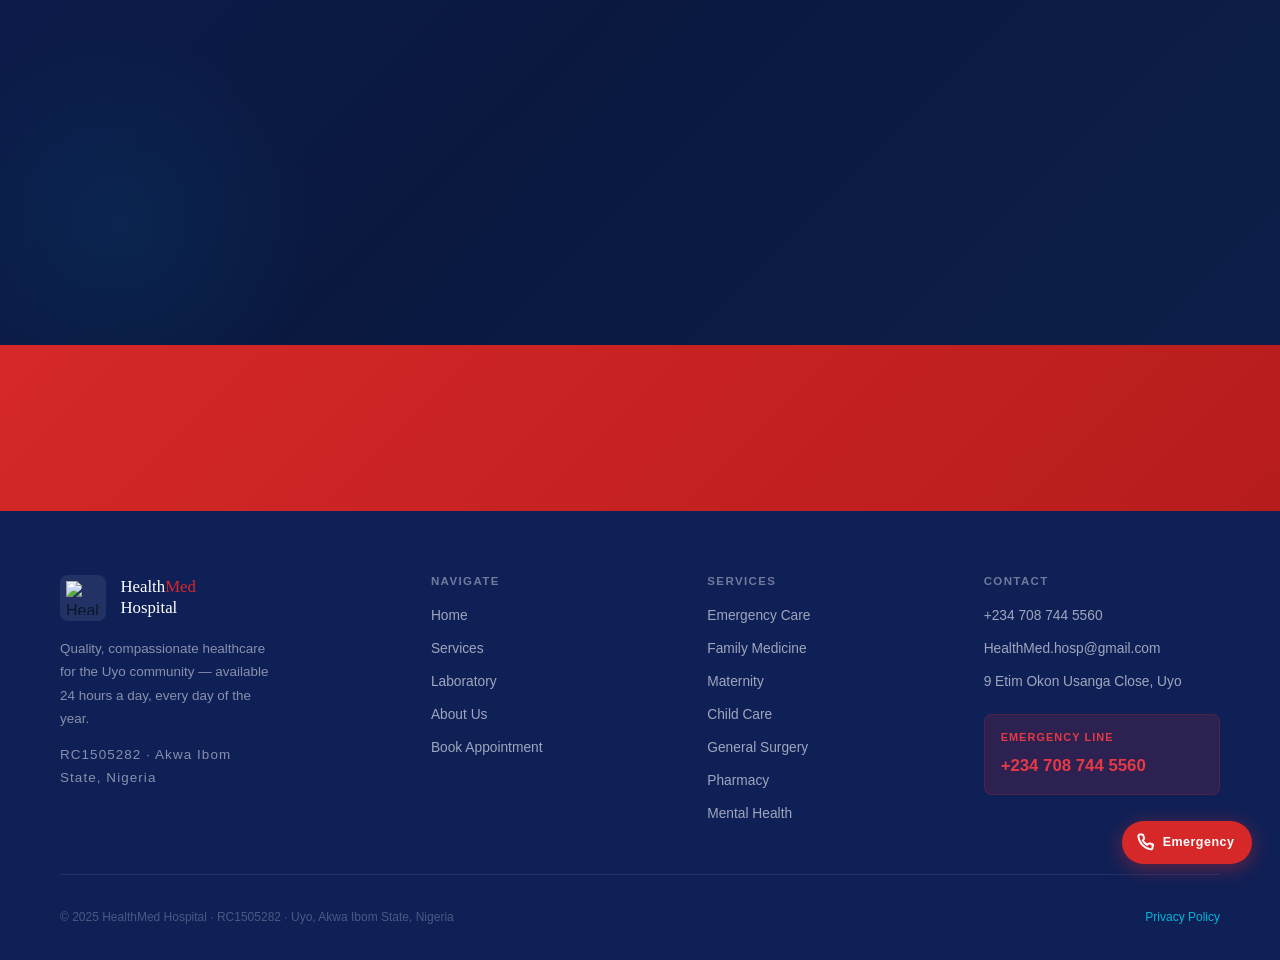
==== commit c0bb89ca: "Refactor HTML structure and update logo references Updated the HTML structure and styles for better " ====
--- a/index.html
+++ b/index.html
@@ -37,7 +37,6 @@
       opacity:0.045; pointer-events:none; z-index:0;
     }
     .hero-wm img { width:100%; object-fit:contain; }
-
     .hero-inner {
       position:relative; z-index:1;
       display:grid; grid-template-columns:1fr 1fr;
@@ -60,11 +59,8 @@
     .hero-headline .line:nth-child(2) .line-inner { animation-delay:0.45s; }
     .hero-headline .line:nth-child(3) .line-inner { animation-delay:0.6s; }
     .hero-headline .accent { color:var(--red); }
-
     .hero-sub { font-size:1.05rem; margin-top:1.5rem; max-width:48ch; line-height:1.85; opacity:0; animation:fadeUp 0.6s var(--ease-out) 0.9s forwards; }
     .hero-actions { display:flex; flex-wrap:wrap; gap:1rem; margin-top:2rem; opacity:0; animation:fadeUp 0.6s var(--ease-out) 1.05s forwards; }
-
-    /* Right panel */
     .hero-right { display:flex; flex-direction:column; gap:1.25rem; opacity:0; animation:fadeUp 0.7s var(--ease-out) 0.8s forwards; }
     .hero-open-card {
       background:var(--navy); border-radius:var(--radius-md);
@@ -75,7 +71,6 @@
     .hero-open-icon svg { width:22px; height:22px; }
     .hero-open-text strong { display:block; font-size:1rem; font-weight:700; color:var(--white); }
     .hero-open-text span   { font-size:0.8rem; color:rgba(255,255,255,0.6); }
-
     .services-preview-label { font-size:0.7rem; font-weight:700; letter-spacing:0.14em; text-transform:uppercase; color:var(--text-light); }
     .services-pills { display:flex; flex-wrap:wrap; gap:0.55rem; margin-top:0.75rem; }
     .svc-pill {
@@ -88,19 +83,16 @@
     }
     .svc-pill:hover { border-color:var(--red); background:var(--red-light); color:var(--red); transform:translateY(-2px); }
     .svc-pill svg { width:13px; height:13px; color:var(--red); flex-shrink:0; }
-
-    /* Hero stats */
     .hero-stats { display:flex; flex-wrap:wrap; gap:2.5rem; margin-top:4rem; padding-top:2rem; border-top:1px solid var(--grey-2); opacity:0; animation:fadeUp 0.6s var(--ease-out) 1.3s forwards; }
     .h-stat-num { font-family:var(--font-impact); font-size:2.4rem; color:var(--navy); line-height:1; }
     .h-stat-num span { color:var(--red); }
     .h-stat-lbl { font-size:0.7rem; font-weight:600; letter-spacing:0.1em; text-transform:uppercase; color:var(--text-light); margin-top:0.35rem; }
-
     @media (max-width:840px) {
       .hero-inner { grid-template-columns:1fr; gap:2.5rem; }
       .hero-bg-stripe,.hero-bg-dots,.hero-wm { display:none; }
     }
 
-    /* ── WHY US (home teaser) ── */
+    /* ── WHY US ── */
     #why-teaser { padding-block:var(--section-pad); background:var(--off-white); }
     .why-grid { display:grid; grid-template-columns:1fr 1fr; gap:5rem; align-items:center; margin-top:3rem; }
     .feature-list { display:flex; flex-direction:column; gap:1rem; margin-top:2rem; }
@@ -115,7 +107,6 @@
     .feature-icon svg { width:18px; height:18px; color:var(--red); }
     .feature-text strong { display:block; font-size:0.92rem; color:var(--text-dark); margin-bottom:0.2rem; }
     .feature-text span   { font-size:0.82rem; color:var(--text-light); }
-
     .hours-card { background:var(--navy); border-radius:var(--radius-lg); padding:2.5rem; position:relative; overflow:hidden; }
     .hours-card::before { content:''; position:absolute; top:-60px; right:-60px; width:220px; height:220px; border-radius:50%; background:rgba(214,40,40,0.08); }
     .hours-title { font-family:var(--font-display); font-size:1.5rem; color:var(--white); margin-bottom:1.5rem; position:relative; z-index:1; }
@@ -131,24 +122,122 @@
     .hours-phone svg { width:24px; height:24px; color:white; flex-shrink:0; }
     .hours-phone strong { display:block; color:white; font-size:1.2rem; font-weight:700; }
     .hours-phone span   { font-size:0.78rem; color:rgba(255,255,255,0.8); }
-
     @media (max-width:840px) { .why-grid{grid-template-columns:1fr;gap:2.5rem;} }
 
     /* ── SERVICES TEASER ── */
     #services-teaser { padding-block:var(--section-pad); }
     .services-intro { display:flex; align-items:flex-end; justify-content:space-between; flex-wrap:wrap; gap:1.5rem; margin-bottom:3rem; }
     .services-grid { display:grid; grid-template-columns:repeat(auto-fill,minmax(260px,1fr)); gap:1.25rem; }
+
+    /* ── FACILITY GALLERY ── */
+    .facility-gallery { padding-block:var(--section-pad); background:var(--off-white); }
+    .facility-intro { margin-bottom:3rem; }
+    .facility-intro p { margin-top:0.75rem; }
+
+    /* ── INFRASTRUCTURE HERO — BIG ATTENTION-GRABBING ── */
+    .infra-hero {
+      background: linear-gradient(135deg, var(--navy) 0%, #0a1840 60%, #0d1f4a 100%);
+      padding-block: clamp(5rem,12vw,9rem);
+      position: relative; overflow: hidden;
+    }
+    .infra-hero::before {
+      content:''; position:absolute; top:-120px; right:-120px;
+      width:500px; height:500px; border-radius:50%;
+      background:radial-gradient(circle, rgba(214,40,40,0.12) 0%, transparent 70%);
+      pointer-events:none;
+    }
+    .infra-hero::after {
+      content:''; position:absolute; bottom:-80px; left:-80px;
+      width:400px; height:400px; border-radius:50%;
+      background:radial-gradient(circle, rgba(0,180,216,0.08) 0%, transparent 70%);
+      pointer-events:none;
+    }
+    .infra-hero-top {
+      text-align:center; position:relative; z-index:1; margin-bottom:4rem;
+    }
+    .infra-hero-tag {
+      display:inline-flex; align-items:center; gap:0.5rem;
+      font-size:0.72rem; font-weight:700; letter-spacing:0.18em;
+      text-transform:uppercase; color:var(--cyan);
+      margin-bottom:1.25rem;
+    }
+    .infra-hero-tag::before, .infra-hero-tag::after {
+      content:''; display:block; width:30px; height:1.5px;
+      background:var(--cyan); border-radius:99px;
+    }
+    .infra-hero-headline {
+      font-family: var(--font-impact);
+      font-size: clamp(3.5rem, 9vw, 7rem);
+      color: var(--white); line-height:1; letter-spacing:0.02em;
+      text-transform: uppercase;
+    }
+    .infra-hero-headline .hl-red  { color:var(--red); }
+    .infra-hero-headline .hl-cyan { color:var(--cyan); }
+    .infra-hero-sub {
+      font-size:1.1rem; color:rgba(255,255,255,0.65);
+      max-width:60ch; margin:1.5rem auto 0; line-height:1.85;
+    }
+    .infra-pillars {
+      display:grid; grid-template-columns:repeat(3,1fr);
+      gap:1.5rem; position:relative; z-index:1;
+    }
+    .infra-pillar {
+      background:rgba(255,255,255,0.05);
+      border:1px solid rgba(255,255,255,0.1);
+      border-radius:var(--radius-lg); padding:2.5rem 2rem;
+      text-align:center; position:relative; overflow:hidden;
+      transition:background 0.3s, border-color 0.3s, transform 0.3s var(--ease-out);
+    }
+    .infra-pillar:hover {
+      background:rgba(255,255,255,0.08);
+      border-color:rgba(214,40,40,0.35);
+      transform:translateY(-6px);
+    }
+    .infra-pillar::before {
+      content:''; position:absolute; top:0; left:0; right:0; height:3px;
+      border-radius:var(--radius-lg) var(--radius-lg) 0 0;
+    }
+    .infra-pillar.power::before  { background:linear-gradient(90deg,#f4a228,#f4d228); }
+    .infra-pillar.water::before  { background:linear-gradient(90deg,#00b4d8,#0096c7); }
+    .infra-pillar.lab::before    { background:linear-gradient(90deg,#d62828,#e63946); }
+    .infra-pillar-icon {
+      width:80px; height:80px; border-radius:50%;
+      display:flex; align-items:center; justify-content:center;
+      margin:0 auto 1.5rem;
+    }
+    .infra-pillar.power .infra-pillar-icon { background:rgba(244,162,40,0.15); }
+    .infra-pillar.water .infra-pillar-icon { background:rgba(0,180,216,0.15); }
+    .infra-pillar.lab   .infra-pillar-icon { background:rgba(214,40,40,0.15); }
+    .infra-pillar-icon svg { width:36px; height:36px; }
+    .infra-pillar.power .infra-pillar-icon svg { color:#f4c728; }
+    .infra-pillar.water .infra-pillar-icon svg { color:var(--cyan); }
+    .infra-pillar.lab   .infra-pillar-icon svg { color:var(--red); }
+    .infra-pillar-num {
+      font-family:var(--font-impact); font-size:3.5rem; line-height:1;
+      margin-bottom:0.35rem;
+    }
+    .infra-pillar.power .infra-pillar-num { color:#f4c728; }
+    .infra-pillar.water .infra-pillar-num { color:var(--cyan); }
+    .infra-pillar.lab   .infra-pillar-num { color:var(--red); }
+    .infra-pillar-name {
+      font-size:1rem; font-weight:700; color:var(--white);
+      margin-bottom:0.75rem; line-height:1.3;
+    }
+    .infra-pillar-desc {
+      font-size:0.84rem; color:rgba(255,255,255,0.55);
+      line-height:1.7; max-width:none;
+    }
+    @media (max-width:860px) {
+      .infra-pillars { grid-template-columns:1fr; gap:1rem; }
+    }
   </style>
-<base target="_blank">
 </head>
 <body>
 
 <div id="preloader">
   <div class="pre-logo-3d">
-    <svg viewBox="0 0 100 100" xmlns="http://www.w3.org/2000/svg">
-      <path d="M50 50 C36 44,18 36,22 20 C26 6,46 12,50 28 C54 12,74 6,78 20 C82 36,64 44,50 50Z" fill="#d62828"/>
-      <path d="M50 50 C36 56,18 64,22 80 C26 94,46 88,50 72 C54 88,74 94,78 80 C82 64,64 56,50 50Z" fill="#d62828"/>
-    </svg>
+    <img src="assets/healthmed-logo.png" alt="HealthMed Hospital"
+         style="width:110px;height:110px;object-fit:contain;filter:drop-shadow(2px 8px 18px rgba(214,40,40,0.45));animation:logoFloat3d 3.2s ease-in-out infinite 1.1s;"/>
   </div>
   <div class="pre-hospital-name">Health<span>Med</span> Hospital</div>
   <div class="pre-bar-track"><div class="pre-bar-fill" id="pre-bar"></div></div>
@@ -184,21 +273,21 @@
 <nav id="navbar">
   <div class="nav-inner">
     <a href="index.html" class="nav-logo">
-      <div class="nav-logo-mark"><svg viewBox="0 0 100 100" xmlns="http://www.w3.org/2000/svg" width="40" height="40" style="display:block;flex-shrink:0;">
-    <path d="M50 50 C36 44,18 36,22 20 C26 6,46 12,50 28 C54 12,74 6,78 20 C82 36,64 44,50 50Z" fill="#d62828"/>
-    <path d="M50 50 C36 56,18 64,22 80 C26 94,46 88,50 72 C54 88,74 94,78 80 C82 64,64 56,50 50Z" fill="#d62828"/>
-  </svg></div>
+      <div class="nav-logo-mark">
+        <img src="assets/healthmed-logo.png" alt="HealthMed Hospital Logo"
+             width="40" height="40" style="display:block;object-fit:contain;"/>
+      </div>
       <div class="nav-logo-text">
         <strong>Health<span>Med</span> Hospital</strong>
         <em>Quality Healthcare · <span>RC1505282</span></em>
       </div>
     </a>
     <ul class="nav-links">
-      <li><a href="index.html"      class="active">Home</a></li>
+      <li><a href="index.html" class="active">Home</a></li>
       <li><a href="services.html">Services</a></li>
       <li><a href="laboratory.html">Laboratory</a></li>
       <li><a href="about.html">About</a></li>
-      <li><a href="contact.html"    class="nav-cta">Book Appointment</a></li>
+      <li><a href="contact.html" class="nav-cta">Book Appointment</a></li>
     </ul>
     <button class="hamburger" id="hamburger" aria-label="Menu">
       <span></span><span></span><span></span>
@@ -214,12 +303,13 @@
   <a href="contact.html"    onclick="closeMobile()">Book Appointment</a>
 </div>
 
-<!-- ═══ HERO ═══ -->
+<!-- HERO -->
 <section id="hero">
   <div class="hero-bg-stripe"></div>
   <div class="hero-bg-dots"></div>
-  <div class="hero-wm"><svg viewBox="0 0 100 100" xmlns="http://www.w3.org/2000/svg" style="width:100%;height:100%;"><path d="M50 50 C36 44,18 36,22 20 C26 6,46 12,50 28 C54 12,74 6,78 20 C82 36,64 44,50 50Z" fill="#0f2057"/><path d="M50 50 C36 56,18 64,22 80 C26 94,46 88,50 72 C54 88,74 94,78 80 C82 64,64 56,50 50Z" fill="#0f2057"/></svg></div>
-
+  <div class="hero-wm">
+    <img src="assets/healthmed-logo.png" alt="" style="width:100%;opacity:0.045;"/>
+  </div>
   <div class="container">
     <div class="hero-inner">
       <div>
@@ -386,8 +476,6 @@
   </div>
 </section>
 
-
-
 <div class="divider"></div>
 
 <!-- FACILITY GALLERY -->
@@ -396,7 +484,7 @@
     <div class="facility-intro">
       <div class="section-tag reveal">Our Facilities</div>
       <h2 class="reveal" style="transition-delay:0.1s;">See where we care for you.</h2>
-      <p class="reveal" style="transition-delay:0.2s;">Our hospital is equipped with modern departments, essential medical equipment, and reliable infrastructure to ensure quality care at all times.</p>
+      <p class="reveal" style="transition-delay:0.2s;">Our hospital is equipped with modern departments and essential medical equipment to ensure quality care at all times.</p>
     </div>
     <div class="photo-grid-3 stagger">
       <div class="photo-placeholder reveal">
@@ -405,14 +493,14 @@
         <div class="photo-placeholder-desc">Photo placeholder — 24/7 emergency care area</div>
       </div>
       <div class="photo-placeholder reveal">
-        <svg viewBox="0 0 24 24" fill="none" stroke="currentColor" stroke-width="1.5" stroke-linecap="round"><path d="M3 21h18M4 18h16M6 18v-8a2 2 0 0 1 2-2h8a2 2 0 0 1 2 2v8"/><path d="M9 10h6M9 13h6M9 7h6"/></svg>
+        <svg viewBox="0 0 24 24" fill="none" stroke="currentColor" stroke-width="1.5" stroke-linecap="round"><path d="M3 21h18M4 18h16M6 18v-8a2 2 0 0 1 2-2h8a2 2 0 0 1 2 2v8"/><path d="M9 10h6M9 13h6"/></svg>
         <div class="photo-placeholder-label">Hospital Ward</div>
         <div class="photo-placeholder-desc">Photo placeholder — Patient ward beds</div>
       </div>
       <div class="photo-placeholder reveal">
         <svg viewBox="0 0 24 24" fill="none" stroke="currentColor" stroke-width="1.5" stroke-linecap="round"><rect x="3" y="3" width="18" height="18" rx="2"/><path d="M3 9h18M9 3v18M15 3v18"/></svg>
         <div class="photo-placeholder-label">Operating Theatre</div>
-        <div class="photo-placeholder-desc">Photo placeholder — Surgical theatre</div>
+        <div class="photo-placeholder-desc">Photo placeholder — Sterile surgical theatre</div>
       </div>
       <div class="photo-placeholder reveal">
         <svg viewBox="0 0 24 24" fill="none" stroke="currentColor" stroke-width="1.5" stroke-linecap="round"><path d="M22 12h-4l-3 9L9 3l-3 9H2"/></svg>
@@ -433,30 +521,50 @@
   </div>
 </section>
 
-<div class="divider"></div>
-
-<!-- INFRASTRUCTURE -->
-<section class="infra-section">
-  <div class="container">
-    <div class="section-tag reveal">Hospital Infrastructure</div>
-    <h2 class="reveal" style="transition-delay:0.1s;">Built to serve you without interruption.</h2>
-    <p class="reveal" style="transition-delay:0.2s; margin-top:1rem;">Our hospital runs on reliable systems that keep every department operational — day and night, rain or shine.</p>
-    <div class="infra-grid stagger">
-      <div class="infra-card">
-        <div class="infra-icon green"><svg viewBox="0 0 24 24" fill="none" stroke="currentColor" stroke-width="2" stroke-linecap="round"><path d="M13 2L3 14h9l-1 8 10-12h-9l1-8z"/></svg></div>
-        <div class="infra-title">Uninterrupted Power Supply</div>
-        <p class="infra-desc">Backup generator + solar power system ensures zero downtime. All critical equipment stays on even during grid outages.</p>
-      </div>
-      <div class="infra-card">
-        <div class="infra-icon blue"><svg viewBox="0 0 24 24" fill="none" stroke="currentColor" stroke-width="2" stroke-linecap="round"><path d="M12 2.69l5.66 5.66a8 8 0 1 1-11.31 0z"/></svg></div>
-        <div class="infra-title">Functioning Water Supply</div>
-        <p class="infra-desc">Clean, running water available across all wards, theatres, and departments — essential for hygiene and patient care.</p>
-      </div>
-      <div class="infra-card">
-        <div class="infra-icon orange"><svg viewBox="0 0 24 24" fill="none" stroke="currentColor" stroke-width="2" stroke-linecap="round"><path d="M9 3H5a2 2 0 0 0-2 2v4m6-6h10a2 2 0 0 1 2 2v4M9 3v18"/><path d="M9 21H5a2 2 0 0 1-2-2v-4"/></svg></div>
-        <div class="infra-title">Onsite Laboratory</div>
-        <p class="infra-desc">Fully equipped diagnostic lab on the premises. Same-day results for blood tests, microscopy, and more — no external referrals needed.</p>
-      </div>
+<!-- ══════════════════════════════════════
+     INFRASTRUCTURE — BIG HERO CALLOUT
+══════════════════════════════════════ -->
+<section class="infra-hero">
+  <div class="container">
+    <div class="infra-hero-top reveal">
+      <div class="infra-hero-tag">Hospital Infrastructure</div>
+      <div class="infra-hero-headline">
+        Never <span class="hl-red">Dark.</span><br/>
+        Never <span class="hl-cyan">Dry.</span><br/>
+        Never Closed.
+      </div>
+      <p class="infra-hero-sub">HealthMed Hospital runs on a full backup power system — diesel generator plus solar panels — alongside a functioning on-site water supply and an equipped diagnostic laboratory. Your care never stops, no matter what.</p>
+    </div>
+
+    <div class="infra-pillars stagger">
+
+      <div class="infra-pillar power">
+        <div class="infra-pillar-icon">
+          <svg viewBox="0 0 24 24" fill="none" stroke="currentColor" stroke-width="2" stroke-linecap="round"><path d="M13 2L3 14h9l-1 8 10-12h-9l1-8z"/></svg>
+        </div>
+        <div class="infra-pillar-num">24/7</div>
+        <div class="infra-pillar-name">Uninterrupted Power Supply</div>
+        <p class="infra-pillar-desc">Diesel generator + solar panel hybrid system keeps every ward, theatre, and machine running — zero downtime, even during grid outages.</p>
+      </div>
+
+      <div class="infra-pillar water">
+        <div class="infra-pillar-icon">
+          <svg viewBox="0 0 24 24" fill="none" stroke="currentColor" stroke-width="2" stroke-linecap="round"><path d="M12 2.69l5.66 5.66a8 8 0 1 1-11.31 0z"/></svg>
+        </div>
+        <div class="infra-pillar-num">100%</div>
+        <div class="infra-pillar-name">Functioning Water Supply</div>
+        <p class="infra-pillar-desc">Clean, running water flows through every ward, theatre, and department — maintaining the hygiene standards essential for safe patient care.</p>
+      </div>
+
+      <div class="infra-pillar lab">
+        <div class="infra-pillar-icon">
+          <svg viewBox="0 0 24 24" fill="none" stroke="currentColor" stroke-width="2" stroke-linecap="round"><path d="M9 3H5a2 2 0 0 0-2 2v4m6-6h10a2 2 0 0 1 2 2v4M9 3v18"/><path d="M9 21H5a2 2 0 0 1-2-2v-4"/></svg>
+        </div>
+        <div class="infra-pillar-num">0</div>
+        <div class="infra-pillar-name">Referrals Needed</div>
+        <p class="infra-pillar-desc">Our fully equipped onsite laboratory handles malaria, typhoid, FBC, genotype, urinalysis, and more — same-day results, no external referrals.</p>
+      </div>
+
     </div>
   </div>
 </section>
@@ -487,10 +595,7 @@
       <div class="footer-col">
         <div class="footer-brand-row">
           <div class="footer-brand-mark">
-            <svg viewBox="0 0 100 100" xmlns="http://www.w3.org/2000/svg" width="34" height="34">
-              <path d="M50 50 C36 44,18 36,22 20 C26 6,46 12,50 28 C54 12,74 6,78 20 C82 36,64 44,50 50Z" fill="#d62828"/>
-              <path d="M50 50 C36 56,18 64,22 80 C26 94,46 88,50 72 C54 88,74 94,78 80 C82 64,64 56,50 50Z" fill="#d62828"/>
-            </svg>
+            <img src="assets/healthmed-logo.png" alt="HealthMed" width="34" height="34" style="object-fit:contain;display:block;"/>
           </div>
           <div class="footer-brand-name">Health<span>Med</span><br/>Hospital</div>
         </div>
@@ -532,15 +637,15 @@
         </div>
       </div>
     </div>
+    <div class="footer-bottom">
+      <p>© 2025 HealthMed Hospital · RC1505282 · Uyo, Akwa Ibom State, Nigeria</p>
+      <p><a href="#">Privacy Policy</a></p>
+    </div>
   </div>
 </footer>
 <script src="script.js"></script>
-
-<!-- Floating Emergency Call Button -->
 <a href="tel:+2347087445560" class="float-call-btn" aria-label="Emergency Call">
-  <svg viewBox="0 0 24 24" fill="none" stroke="white" stroke-width="2.5" stroke-linecap="round">
-    <path d="M22 16.9v3a2 2 0 0 1-2.2 2A19.8 19.8 0 0 1 3.1 4.2 2 2 0 0 1 5 2h3a2 2 0 0 1 2 1.7 12.8 12.8 0 0 0 .7 2.8 2 2 0 0 1-.5 2L9 9.9a16 16 0 0 0 6 6l1.4-1.4a2 2 0 0 1 2-.5 12.8 12.8 0 0 0 2.8.7A2 2 0 0 1 23 17z"/>
-  </svg>
+  <svg viewBox="0 0 24 24" fill="none" stroke="white" stroke-width="2.5" stroke-linecap="round"><path d="M22 16.9v3a2 2 0 0 1-2.2 2A19.8 19.8 0 0 1 3.1 4.2 2 2 0 0 1 5 2h3a2 2 0 0 1 2 1.7 12.8 12.8 0 0 0 .7 2.8 2 2 0 0 1-.5 2L9 9.9a16 16 0 0 0 6 6l1.4-1.4a2 2 0 0 1 2-.5 12.8 12.8 0 0 0 2.8.7A2 2 0 0 1 23 17z"/></svg>
   <span class="float-call-label">Emergency</span>
 </a>
 </body>
